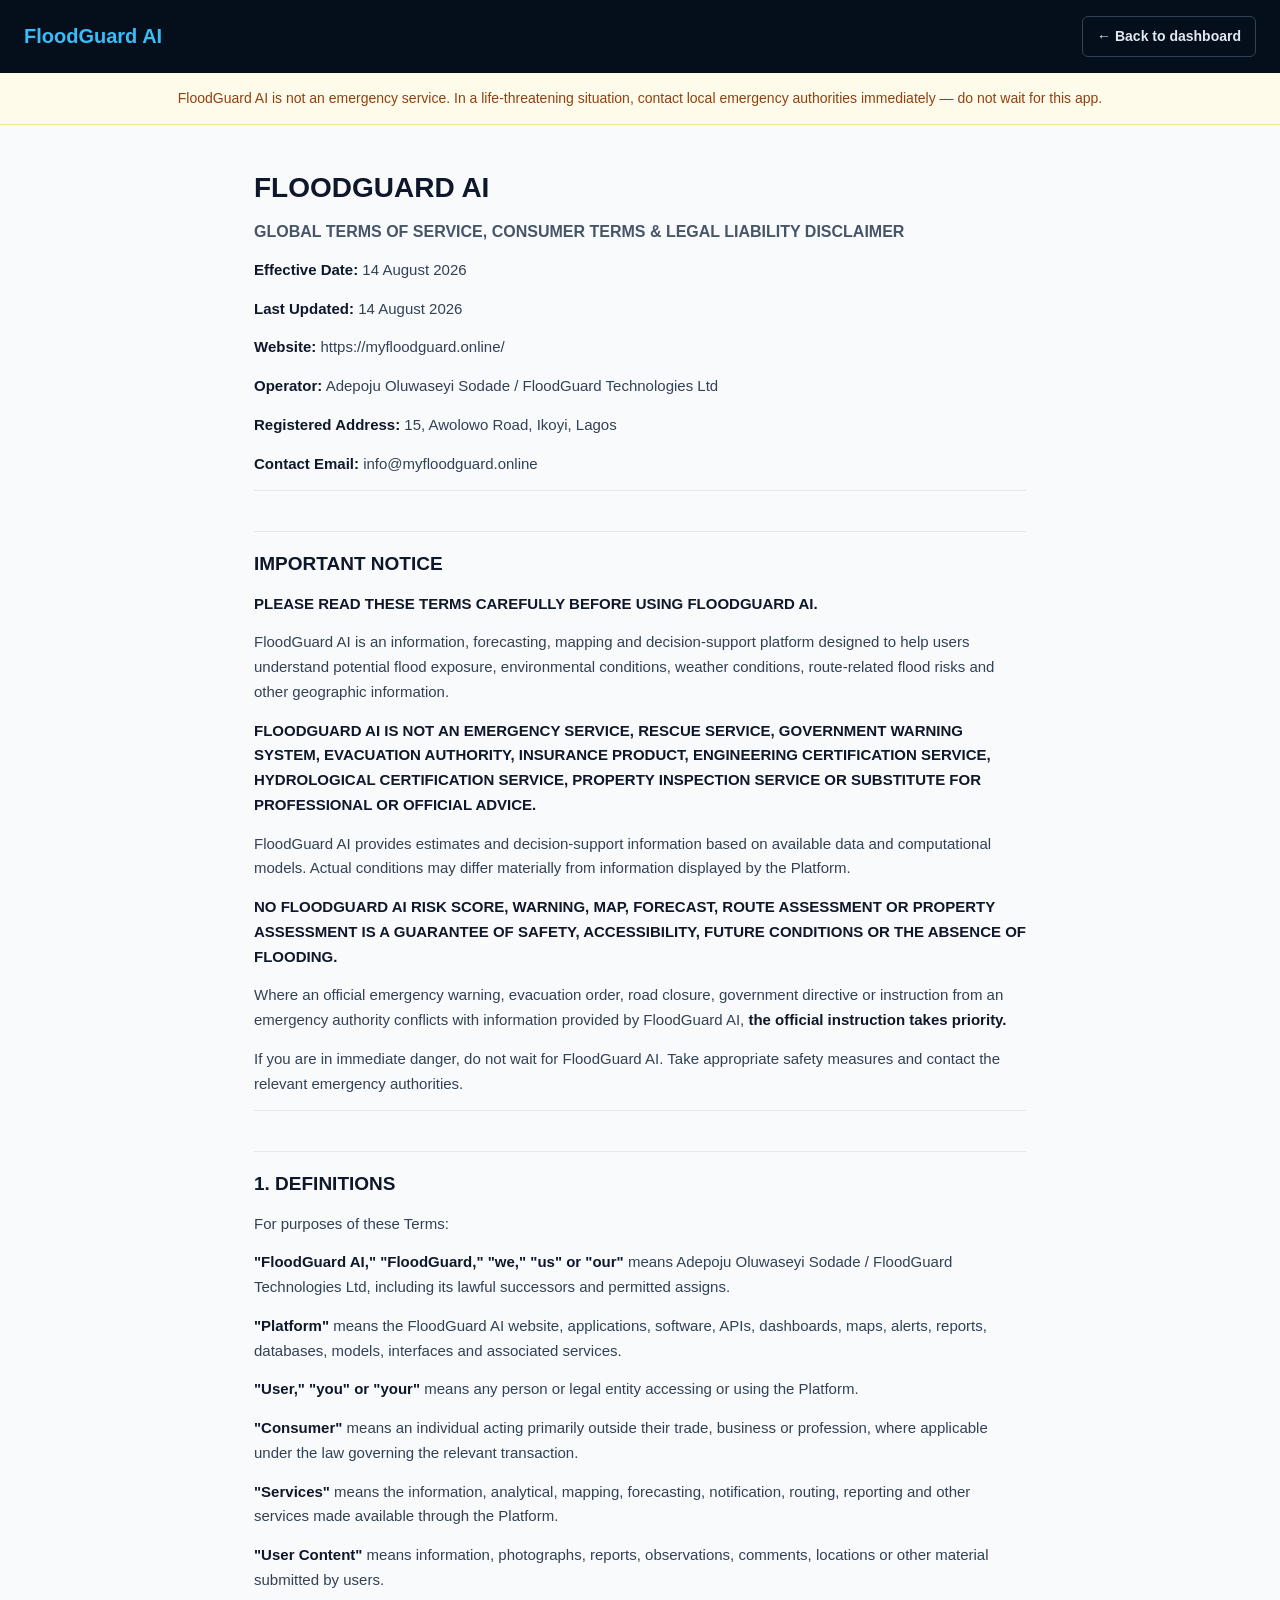
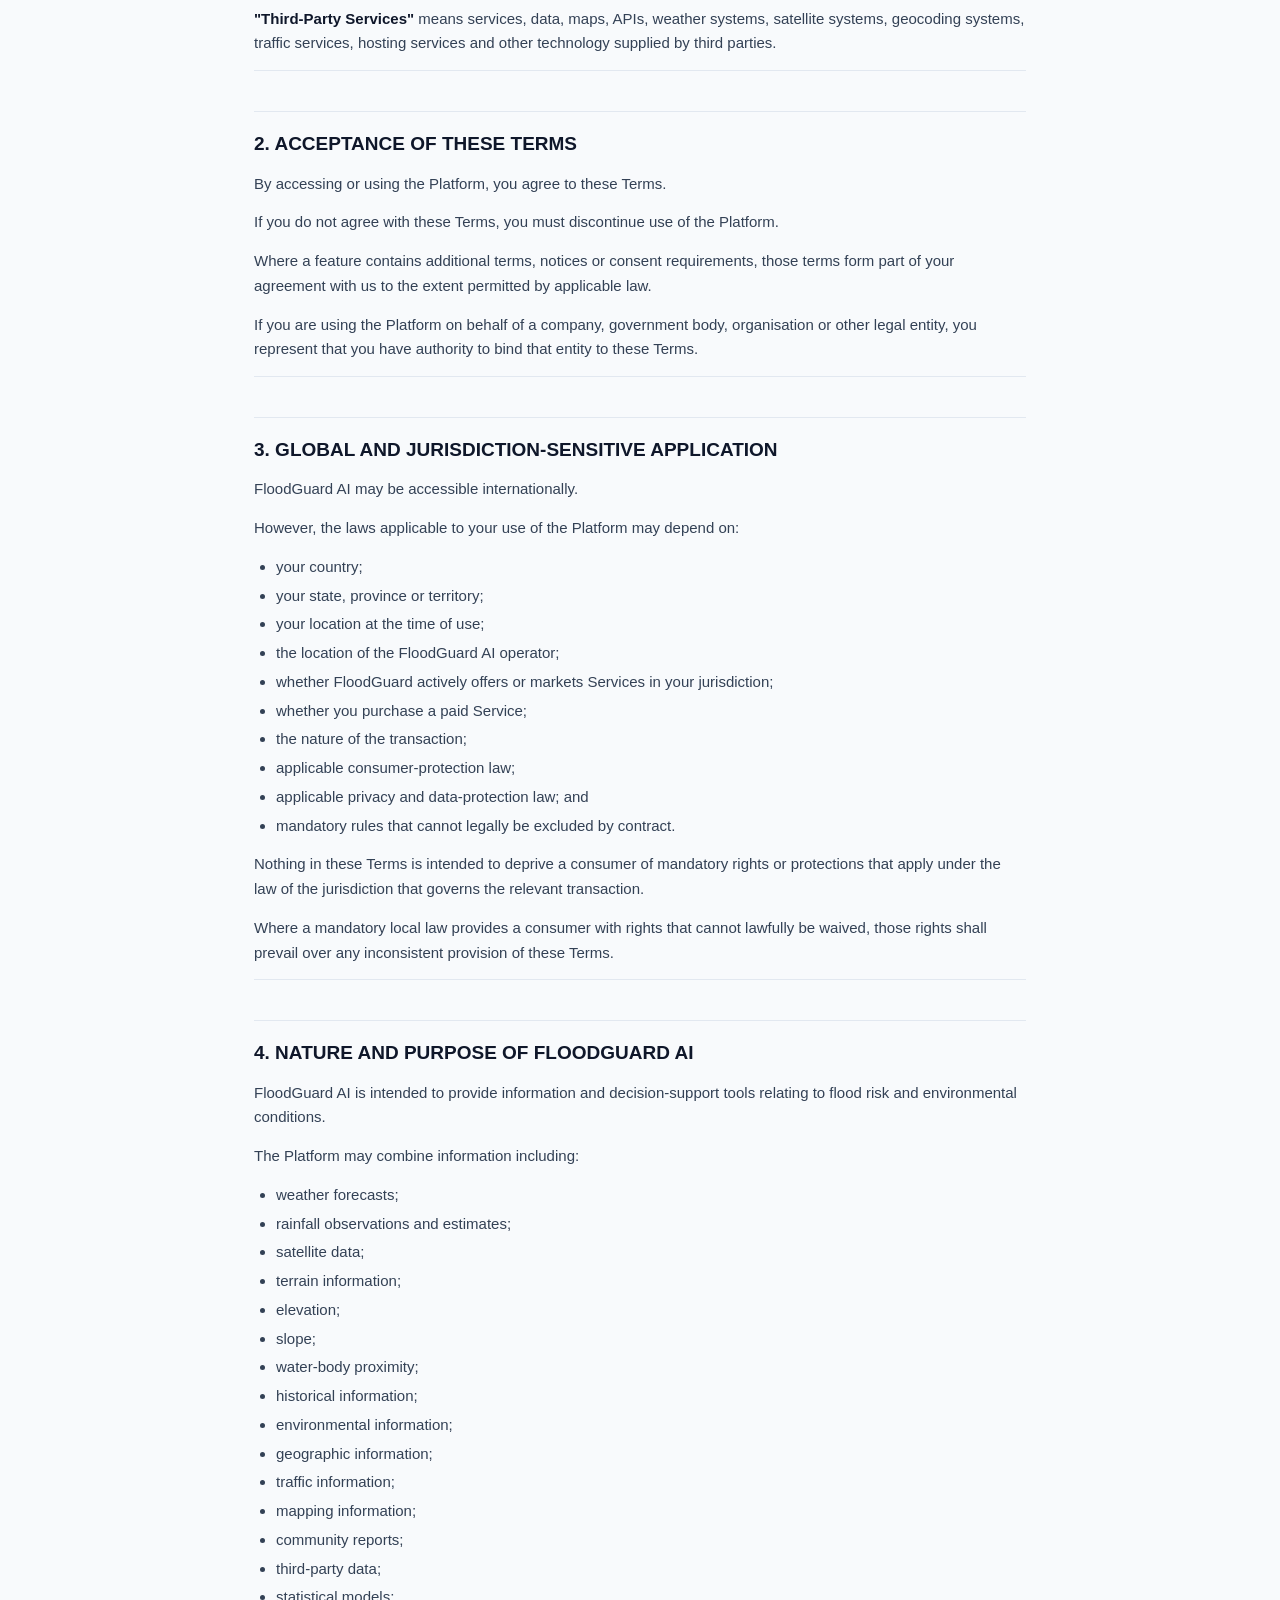
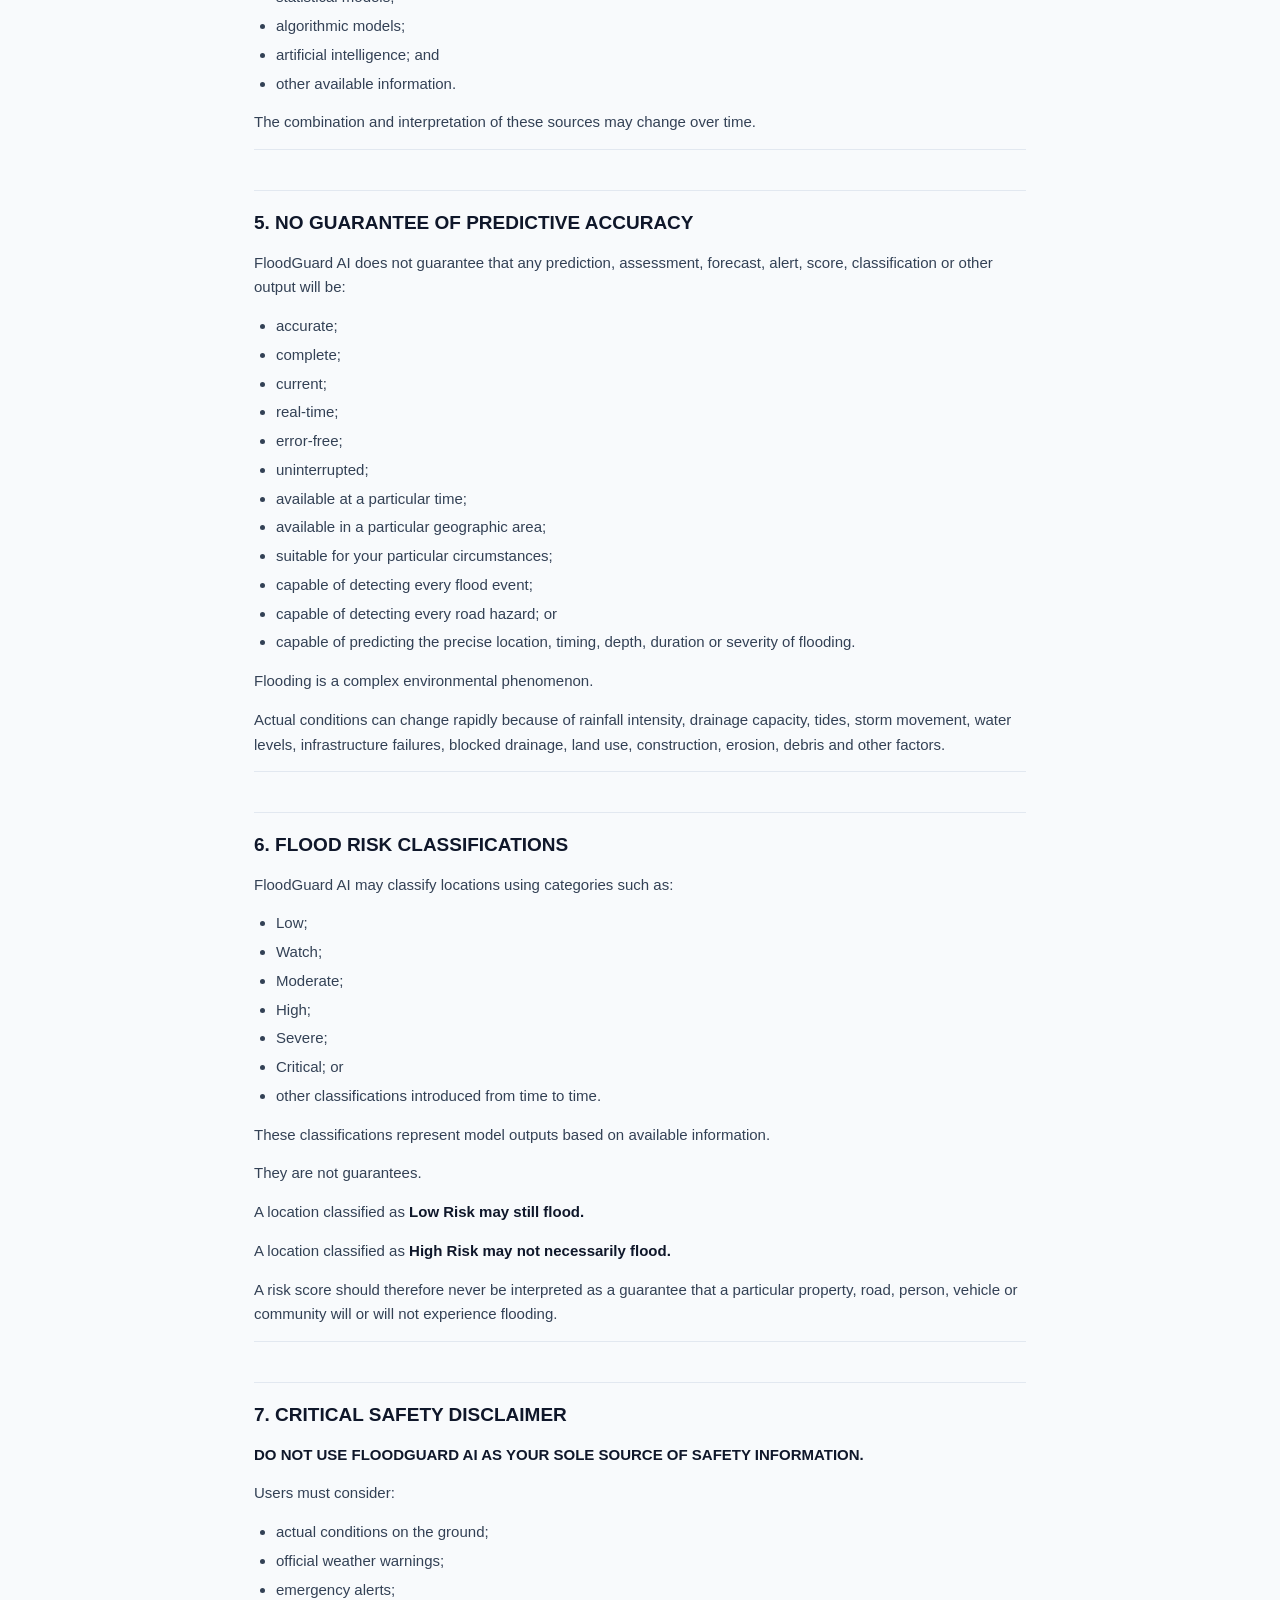
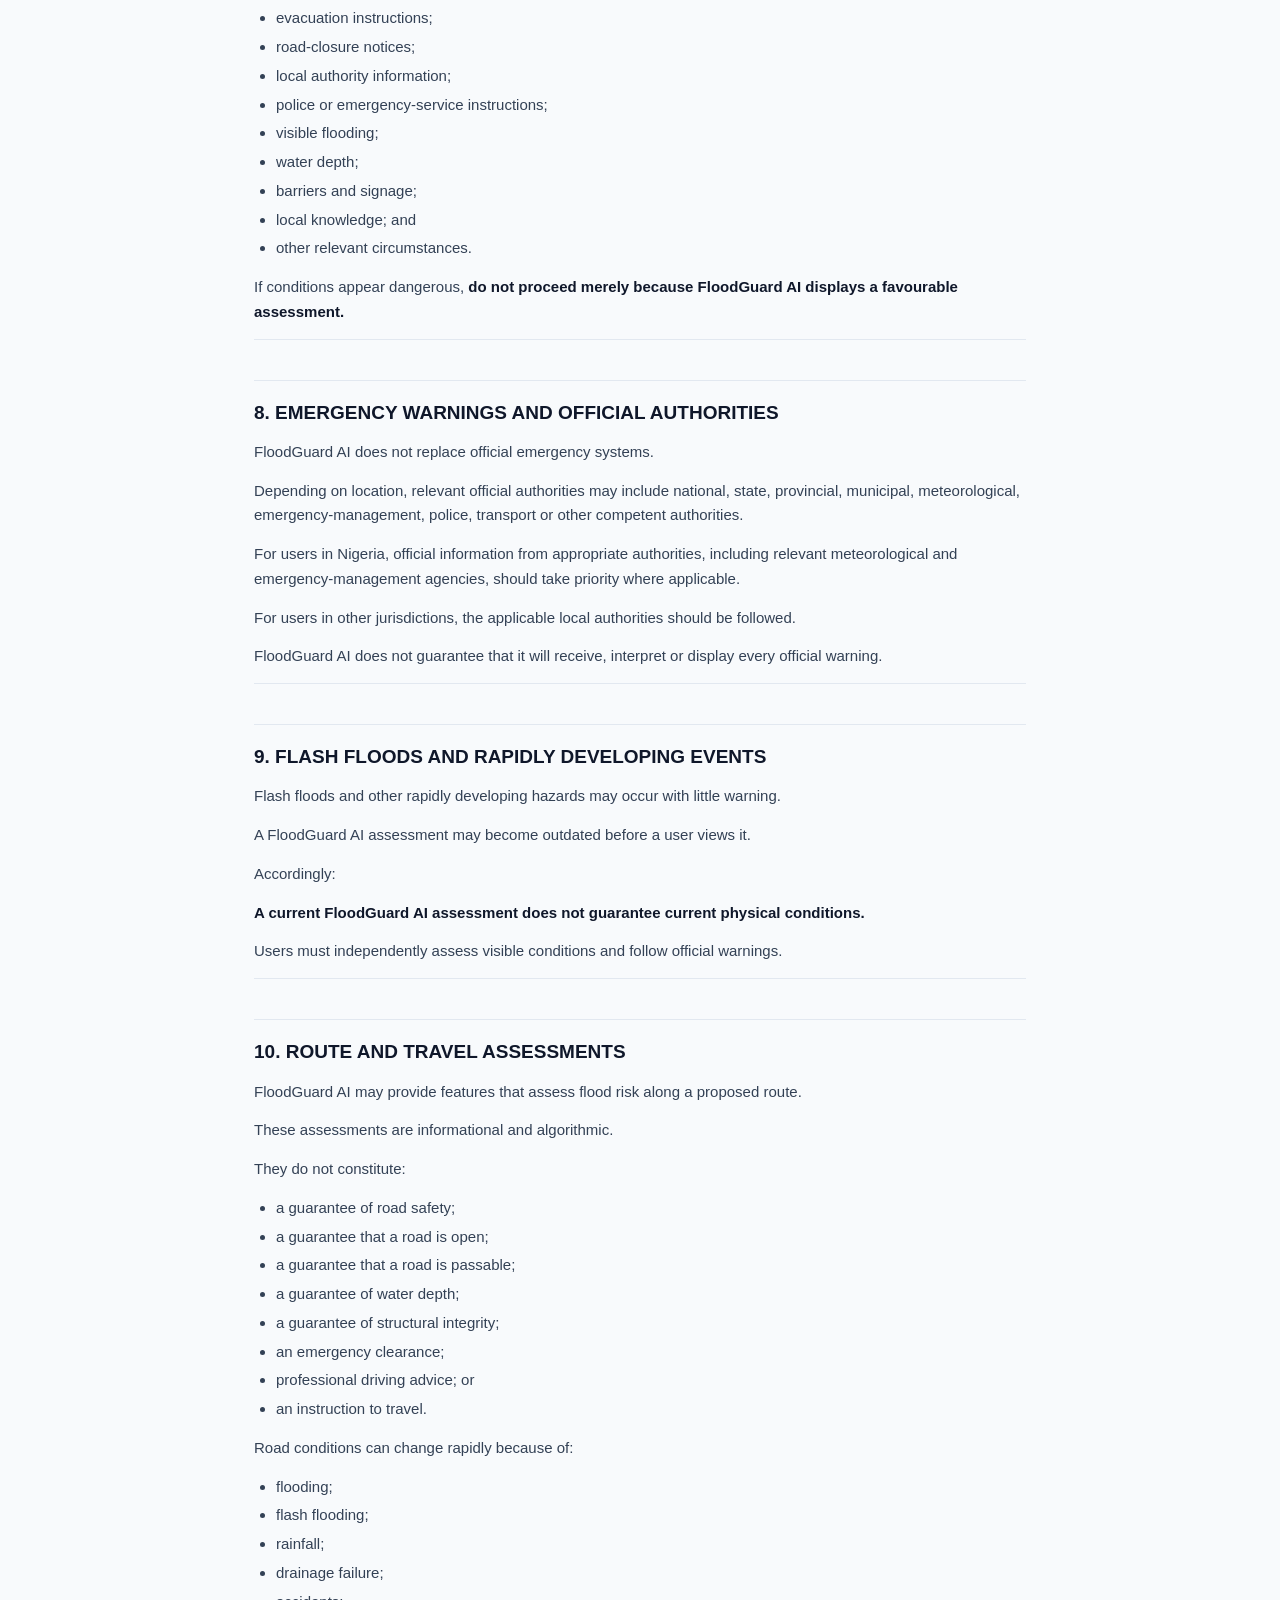
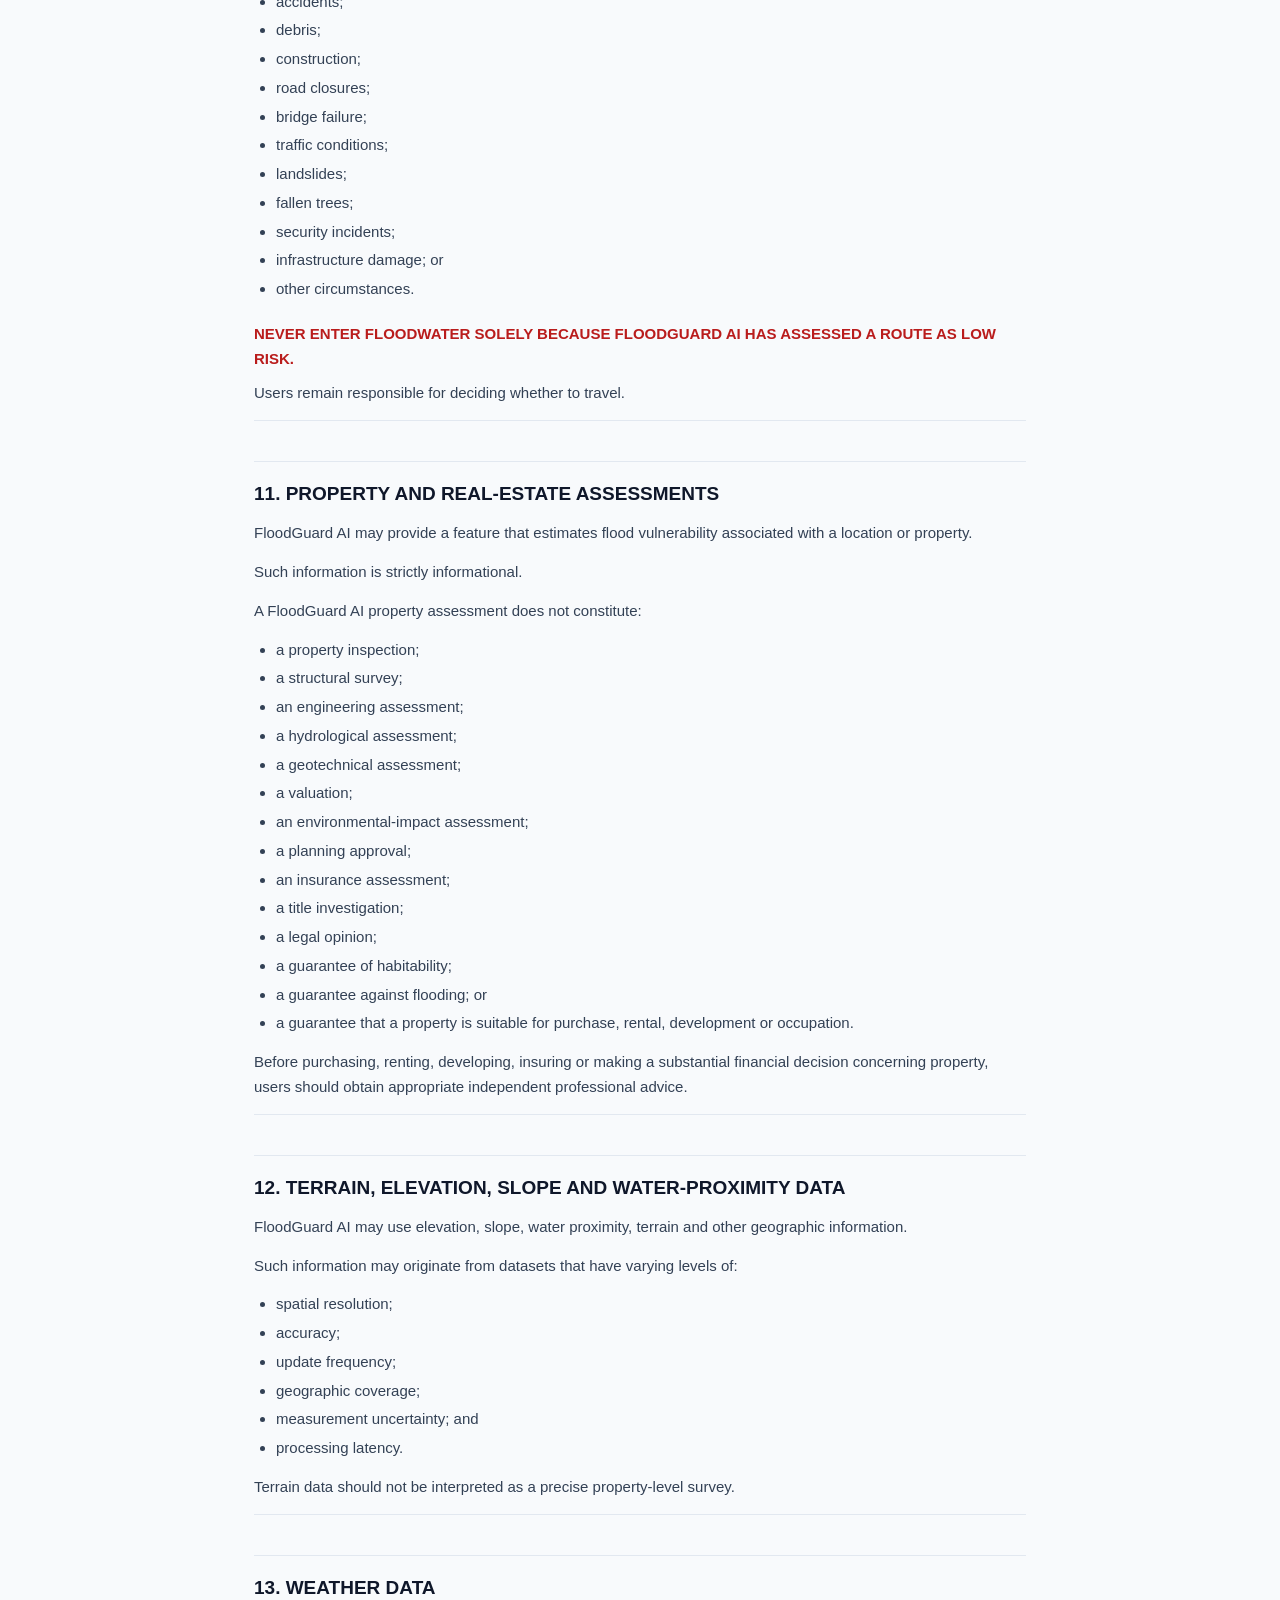
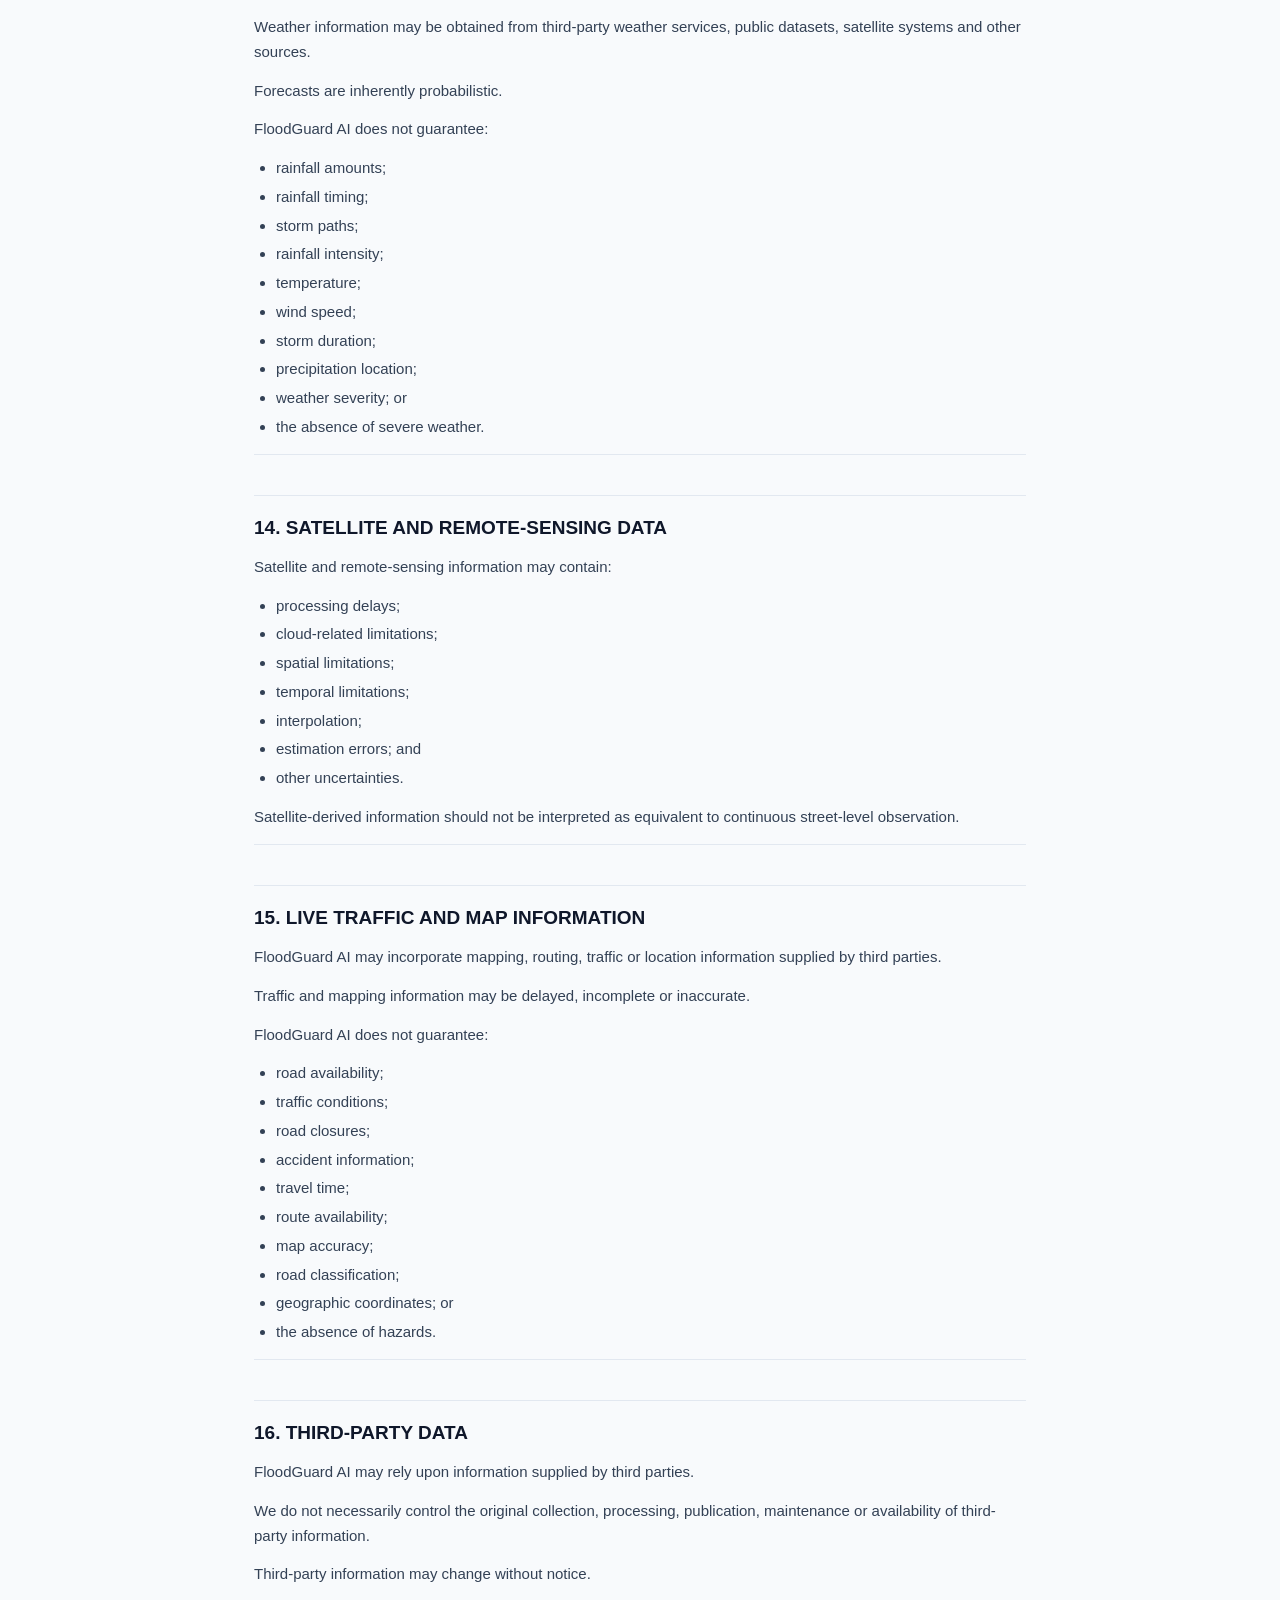
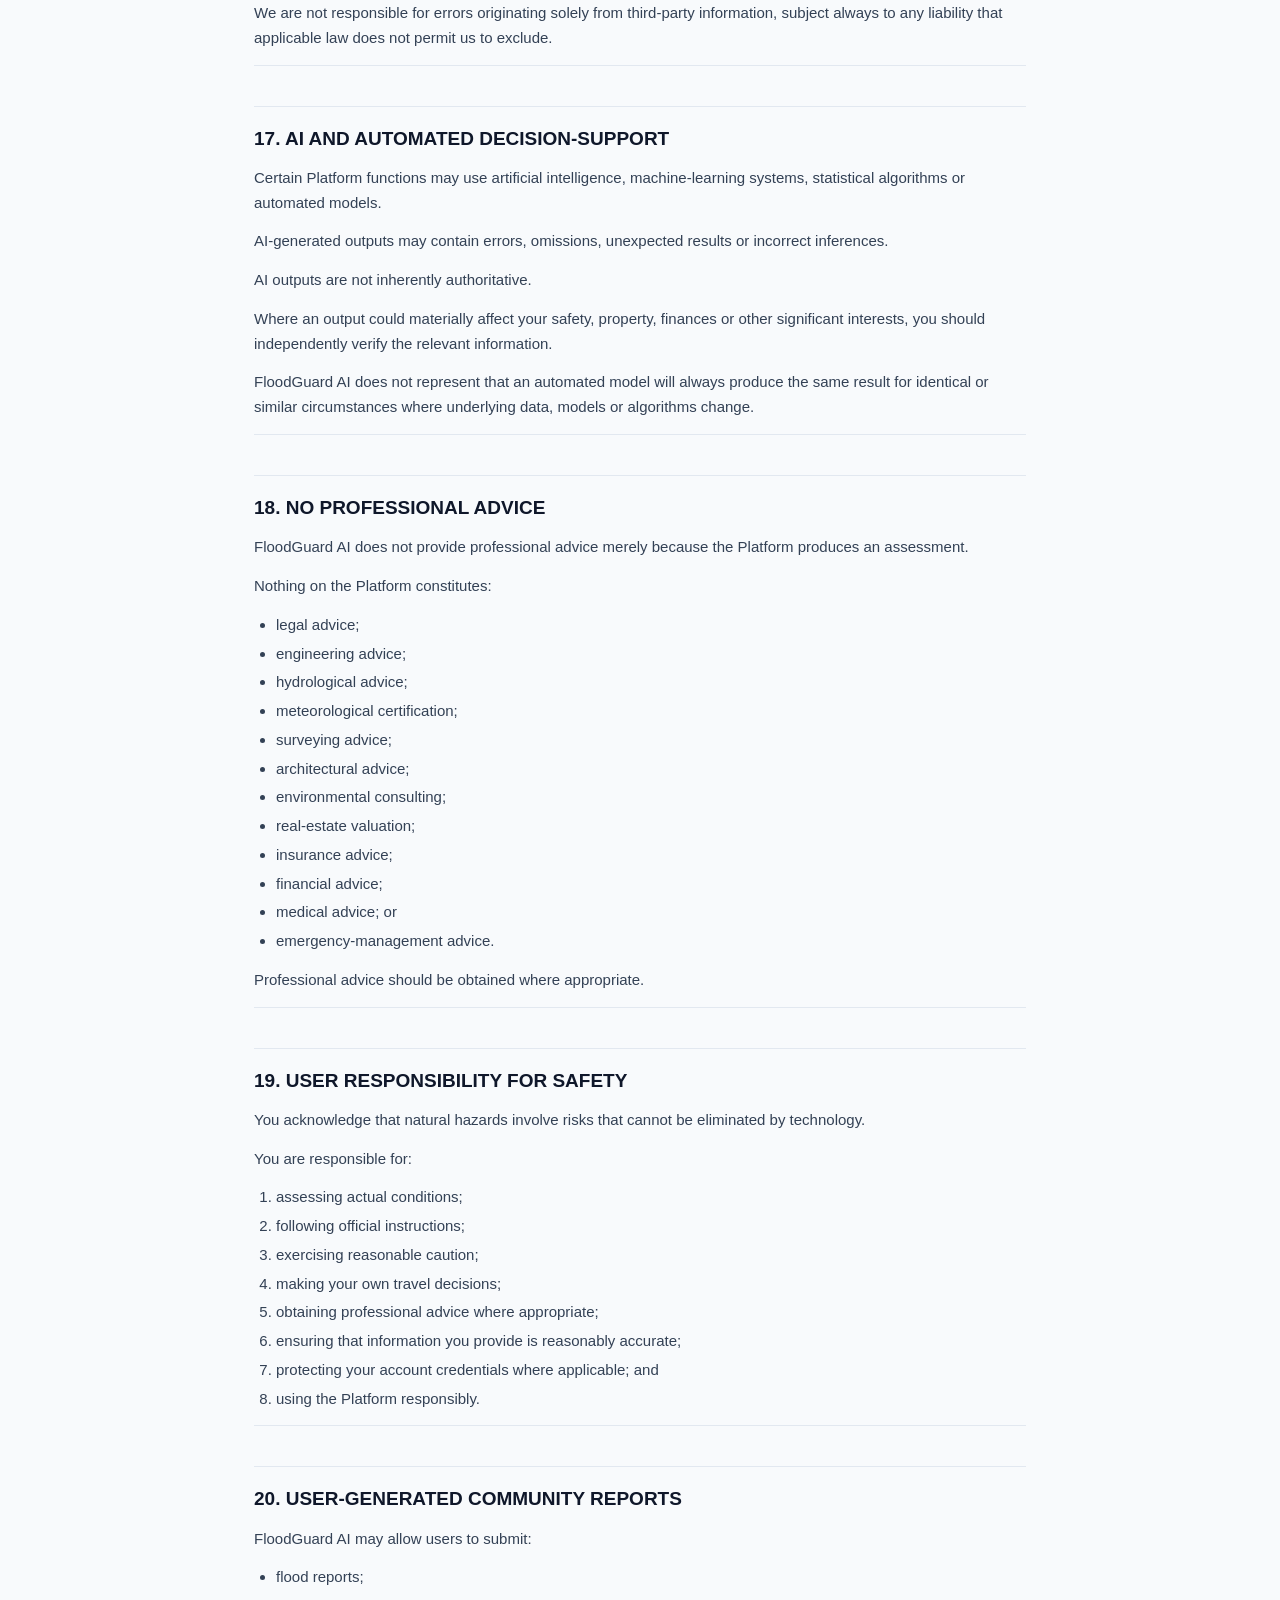
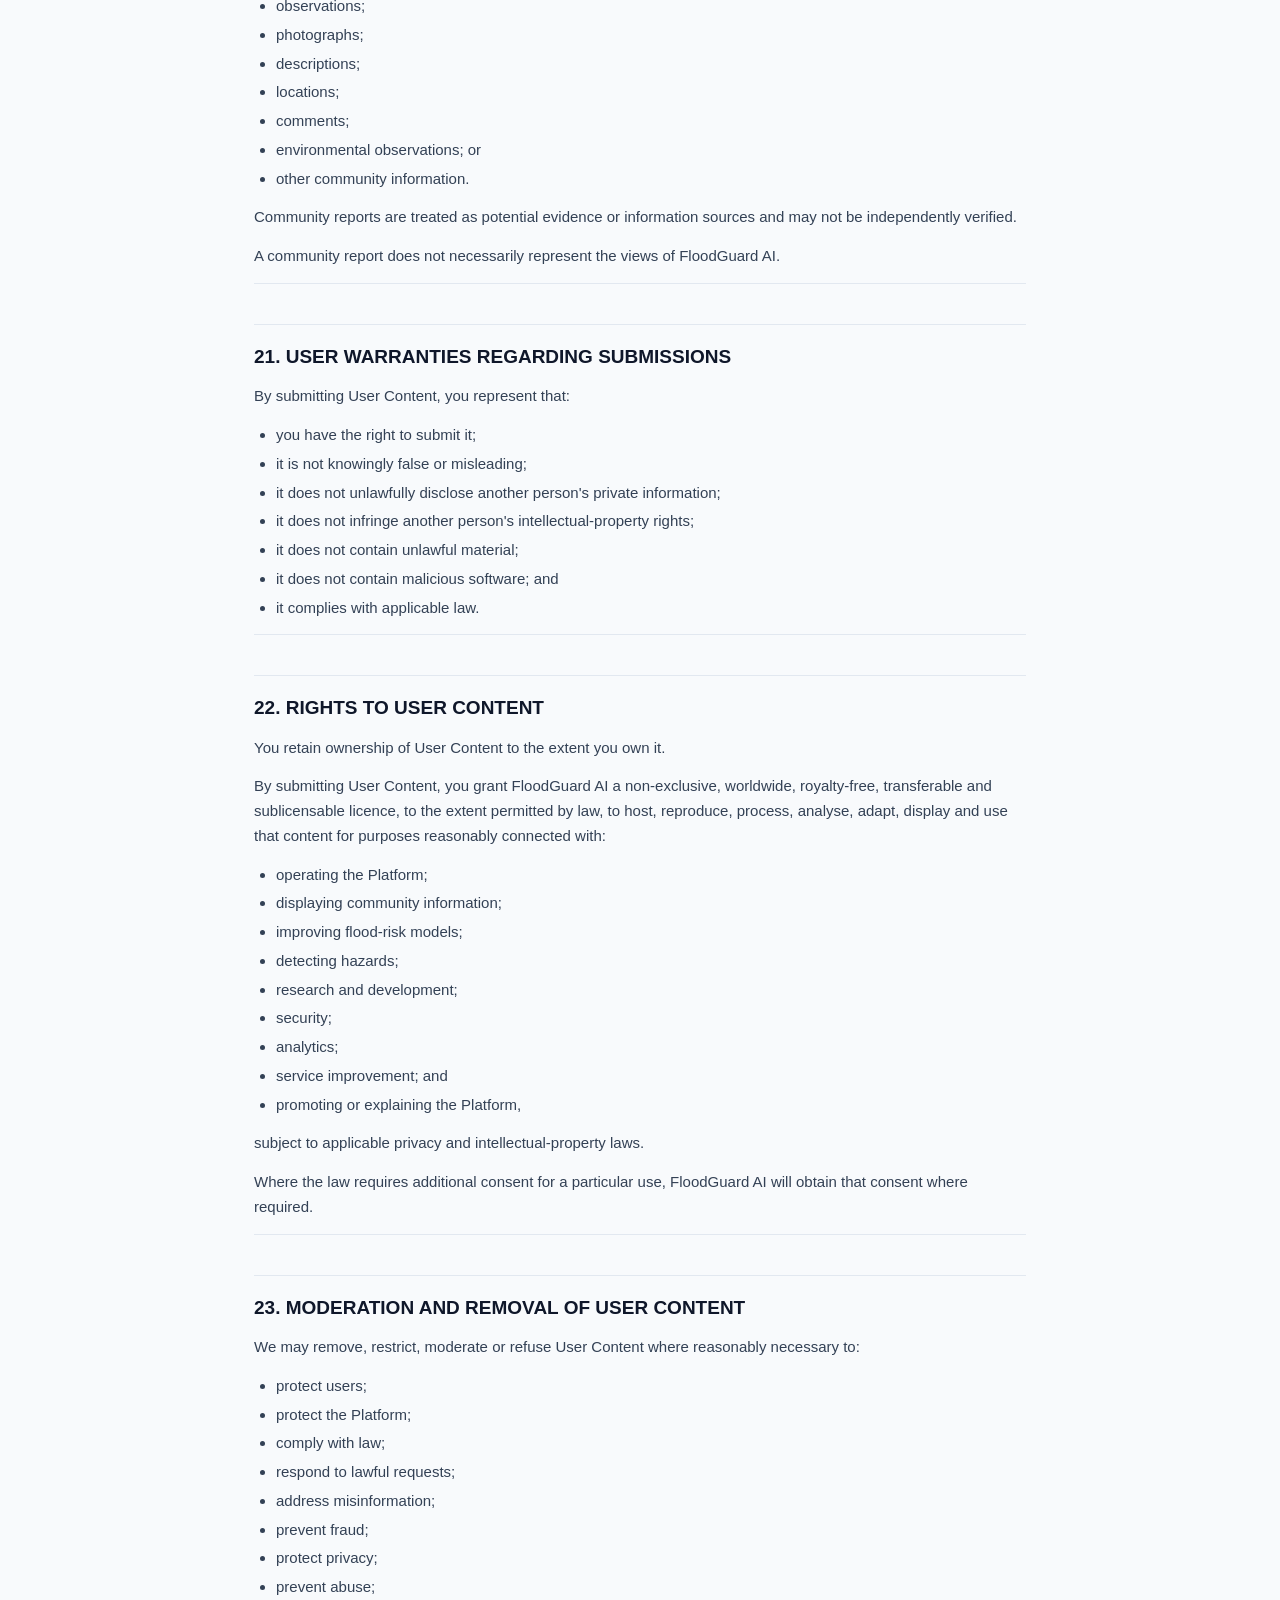
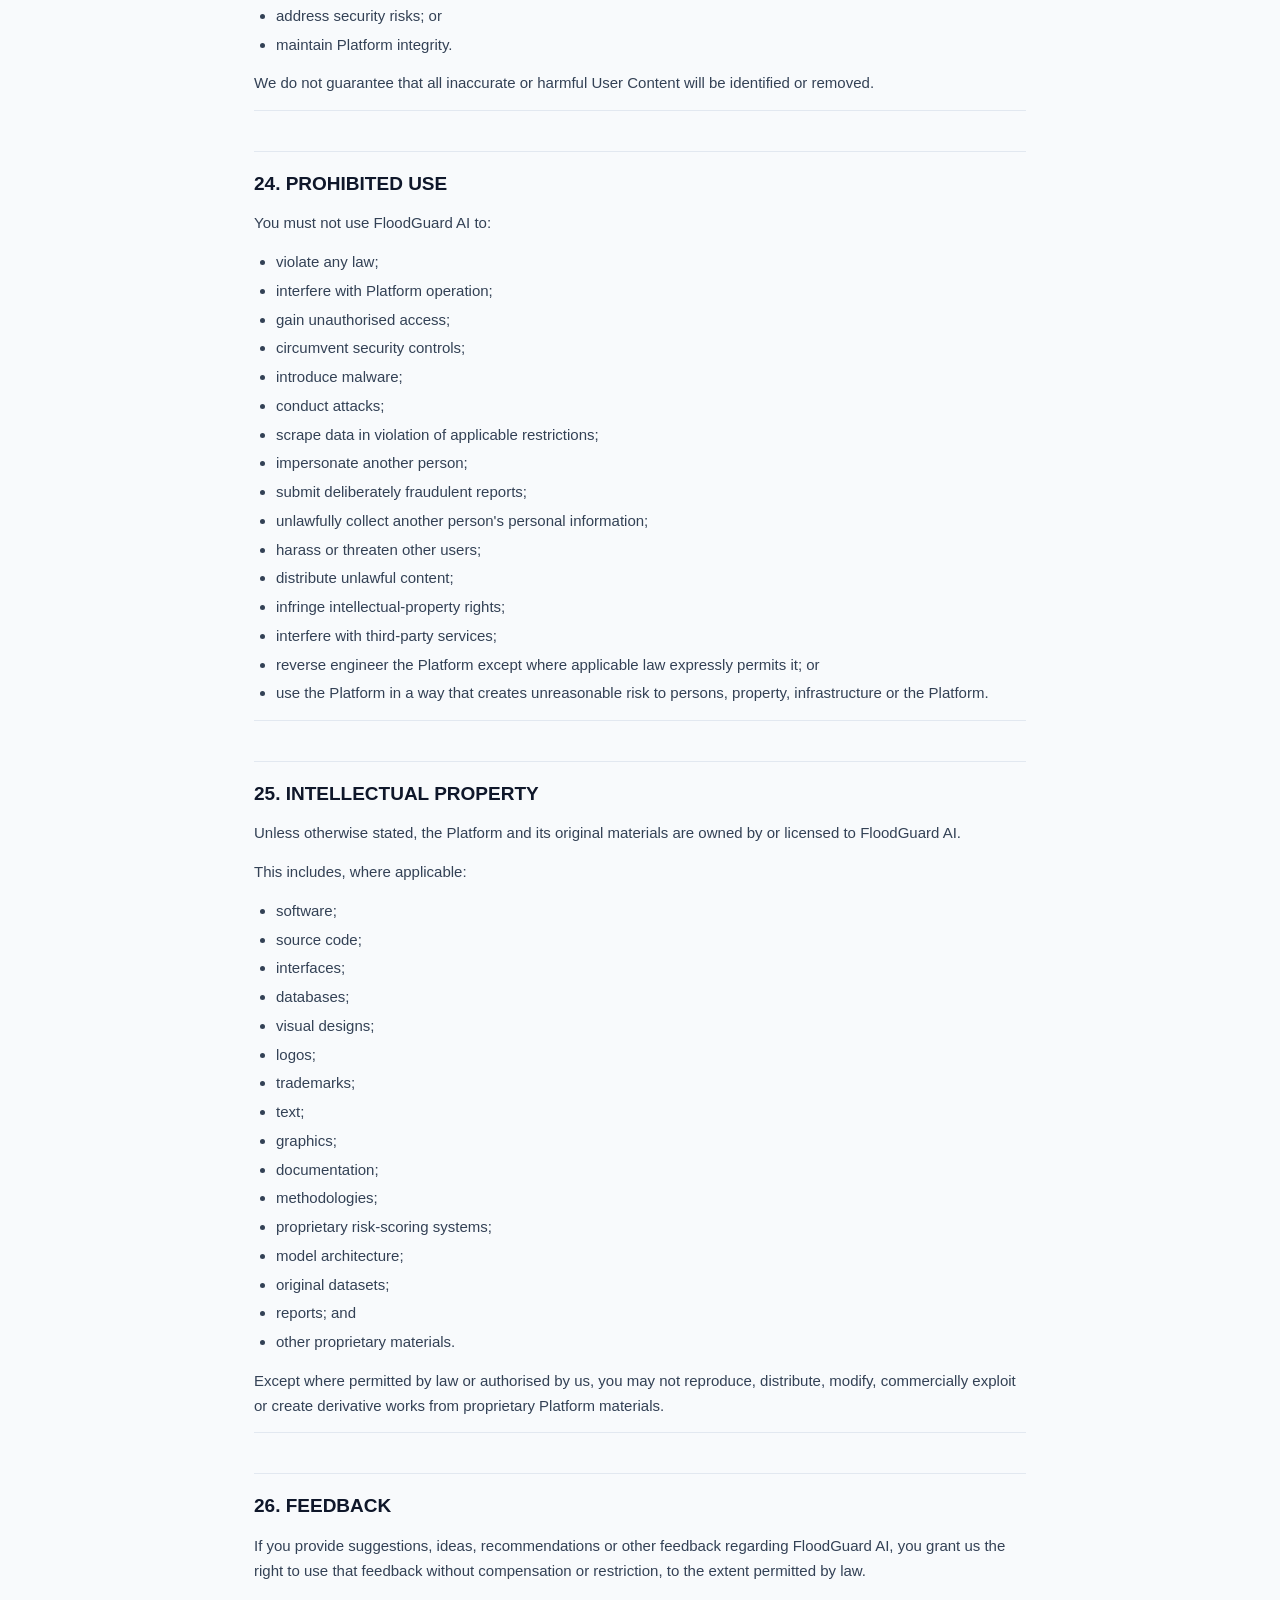
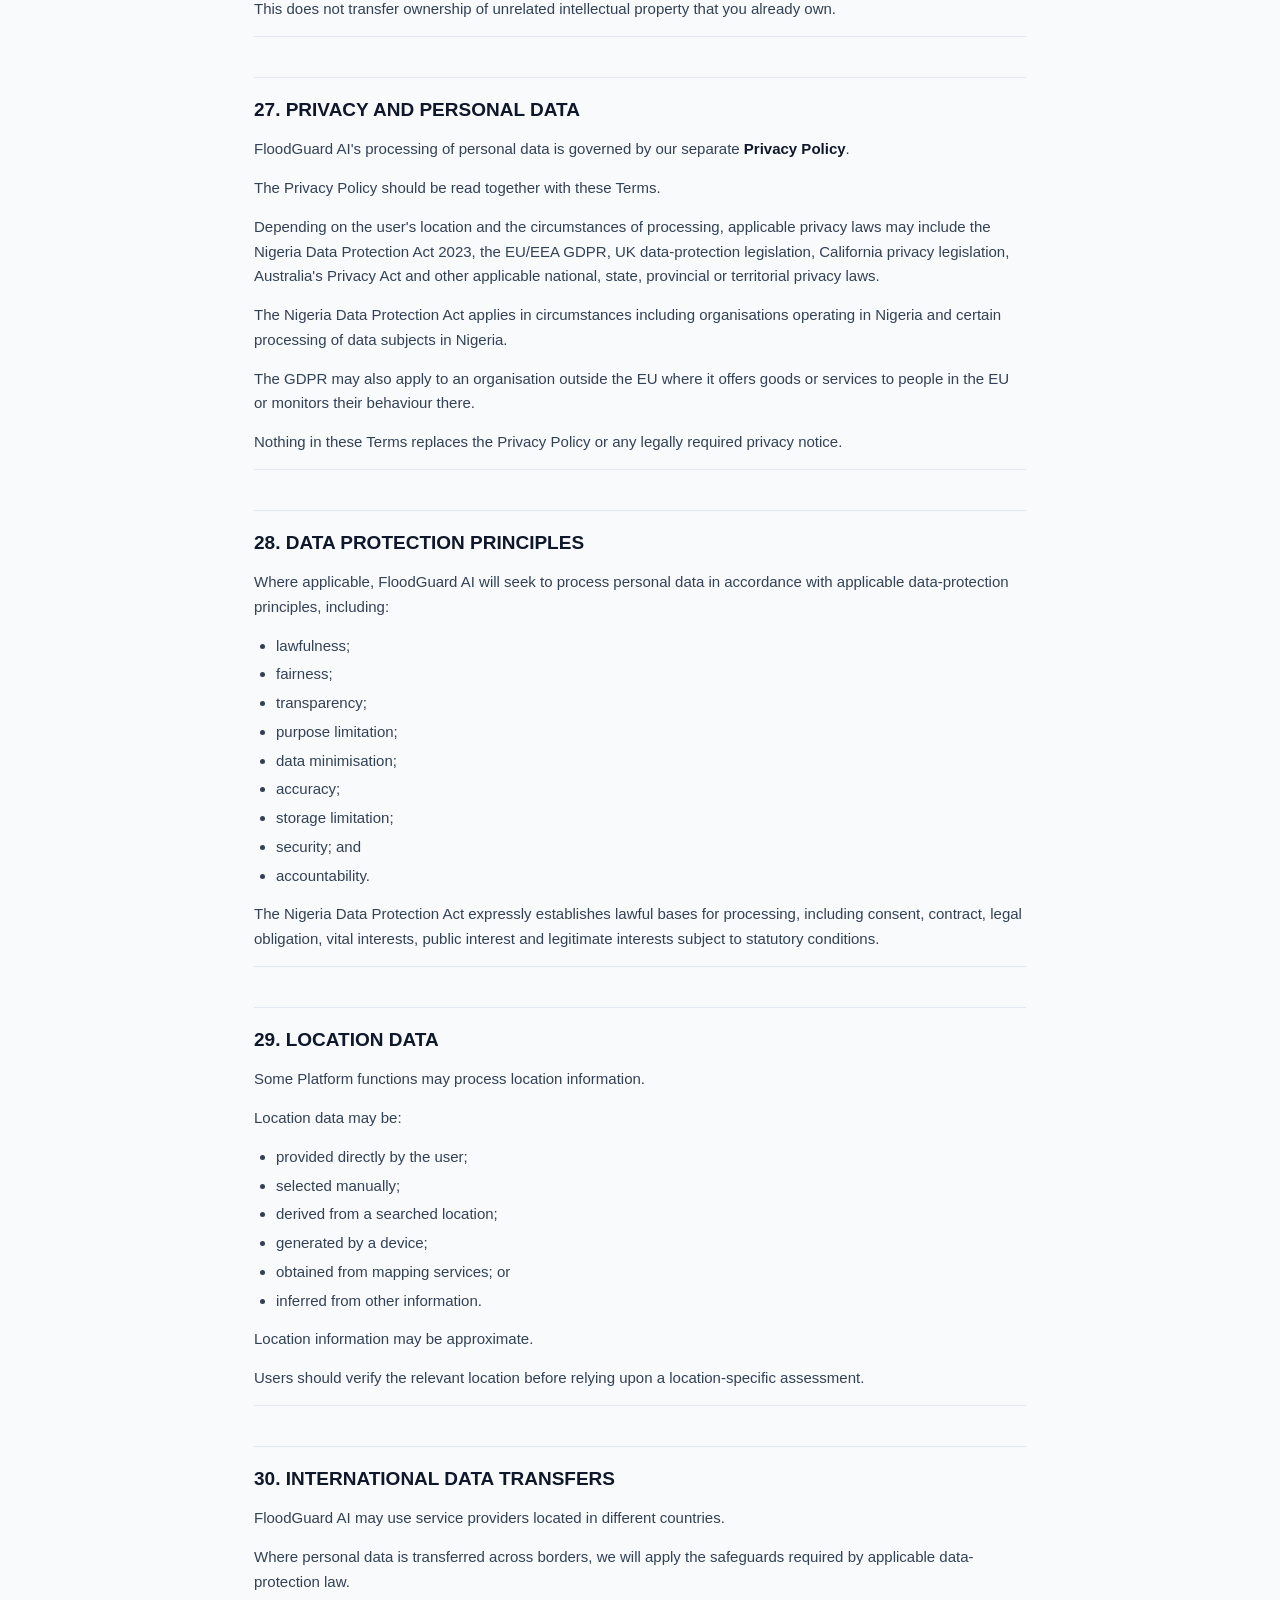
==== templates/terms.html @ 4fa63459 "Add FloodGuard AI Terms of Service" ====
<!DOCTYPE html>
<html lang="en">
<head>
    <meta charset="UTF-8">
    <meta name="viewport" content="width=device-width, initial-scale=1.0">
    <title>Terms of Service | FloodGuard AI</title>
    <meta name="robots" content="index, follow">
    <style>
        :root {
            color-scheme: light;
        }
        * {
            box-sizing: border-box;
        }
        body {
            margin: 0;
            font-family: -apple-system, BlinkMacSystemFont, "Segoe UI", Arial, sans-serif;
            background: #f8fafc;
            color: #1f2937;
            line-height: 1.65;
        }
        .legal-nav {
            background: #050f1c;
            padding: 16px 24px;
            display: flex;
            align-items: center;
            justify-content: space-between;
        }
        .legal-nav a.legal-logo {
            color: #38bdf8;
            font-weight: 800;
            font-size: 20px;
            text-decoration: none;
        }
        .legal-nav a.legal-home-link {
            color: #e2e8f0;
            text-decoration: none;
            font-size: 14px;
            font-weight: 600;
            border: 1px solid #334155;
            padding: 8px 14px;
            border-radius: 6px;
        }
        .legal-nav a.legal-home-link:hover {
            background: #111f33;
        }
        .legal-notice-banner {
            background: #fffbeb;
            border-bottom: 1px solid #fde68a;
            color: #92400e;
            padding: 14px 24px;
            font-size: 14px;
            text-align: center;
        }
        .legal-wrapper {
            max-width: 820px;
            margin: 0 auto;
            padding: 40px 24px 80px;
        }
        .legal-content h1 {
            font-size: 28px;
            margin: 0 0 6px;
            color: #0f172a;
        }
        .legal-content h2 {
            font-size: 19px;
            margin: 40px 0 12px;
            padding-top: 16px;
            border-top: 1px solid #e2e8f0;
            color: #0f172a;
        }
        .legal-content h2:first-of-type {
            border-top: none;
            padding-top: 0;
            margin-top: 8px;
            font-size: 16px;
            color: #475569;
            font-weight: 600;
        }
        .legal-content h3 {
            font-size: 15px;
            color: #b91c1c;
            margin: 20px 0 10px;
        }
        .legal-content p {
            margin: 0 0 14px;
            font-size: 15px;
            color: #334155;
        }
        .legal-content ul, .legal-content ol {
            margin: 0 0 14px;
            padding-left: 22px;
            font-size: 15px;
            color: #334155;
        }
        .legal-content li {
            margin-bottom: 4px;
        }
        .legal-content hr {
            border: none;
            border-top: 1px solid #e2e8f0;
            margin: 8px 0;
        }
        .legal-content strong {
            color: #0f172a;
        }
        .legal-content a {
            color: #2563eb;
        }
        .legal-back-to-top {
            display: inline-block;
            margin-top: 32px;
            font-size: 14px;
            color: #2563eb;
            text-decoration: none;
        }
    </style>
</head>
<body>
    <nav class="legal-nav">
        <a class="legal-logo" href="/">FloodGuard AI</a>
        <a class="legal-home-link" href="/">&larr; Back to dashboard</a>
    </nav>
    <div class="legal-notice-banner">
        FloodGuard AI is not an emergency service. In a life-threatening situation, contact local emergency authorities immediately &mdash; do not wait for this app.
    </div>
    <div class="legal-wrapper">
        <div class="legal-content">
<h1>FLOODGUARD AI</h1>
<h2>GLOBAL TERMS OF SERVICE, CONSUMER TERMS &amp; LEGAL LIABILITY DISCLAIMER</h2>
<p><strong>Effective Date:</strong> 14 August 2026</p>
<p><strong>Last Updated:</strong> 14 August 2026</p>
<p><strong>Website:</strong> https://myfloodguard.online/</p>
<p><strong>Operator:</strong> Adepoju Oluwaseyi Sodade / FloodGuard Technologies Ltd</p>
<p><strong>Registered Address:</strong> 15, Awolowo Road, Ikoyi, Lagos</p>
<p><strong>Contact Email:</strong> info@myfloodguard.online</p>
<hr />
<h2>IMPORTANT NOTICE</h2>
<p><strong>PLEASE READ THESE TERMS CAREFULLY BEFORE USING FLOODGUARD AI.</strong></p>
<p>FloodGuard AI is an information, forecasting, mapping and decision-support platform designed to help users understand potential flood exposure, environmental conditions, weather conditions, route-related flood risks and other geographic information.</p>
<p><strong>FLOODGUARD AI IS NOT AN EMERGENCY SERVICE, RESCUE SERVICE, GOVERNMENT WARNING SYSTEM, EVACUATION AUTHORITY, INSURANCE PRODUCT, ENGINEERING CERTIFICATION SERVICE, HYDROLOGICAL CERTIFICATION SERVICE, PROPERTY INSPECTION SERVICE OR SUBSTITUTE FOR PROFESSIONAL OR OFFICIAL ADVICE.</strong></p>
<p>FloodGuard AI provides estimates and decision-support information based on available data and computational models. Actual conditions may differ materially from information displayed by the Platform.</p>
<p><strong>NO FLOODGUARD AI RISK SCORE, WARNING, MAP, FORECAST, ROUTE ASSESSMENT OR PROPERTY ASSESSMENT IS A GUARANTEE OF SAFETY, ACCESSIBILITY, FUTURE CONDITIONS OR THE ABSENCE OF FLOODING.</strong></p>
<p>Where an official emergency warning, evacuation order, road closure, government directive or instruction from an emergency authority conflicts with information provided by FloodGuard AI, <strong>the official instruction takes priority.</strong></p>
<p>If you are in immediate danger, do not wait for FloodGuard AI. Take appropriate safety measures and contact the relevant emergency authorities.</p>
<hr />
<h2>1. DEFINITIONS</h2>
<p>For purposes of these Terms:</p>
<p><strong>"FloodGuard AI," "FloodGuard," "we," "us" or "our"</strong> means Adepoju Oluwaseyi Sodade / FloodGuard Technologies Ltd, including its lawful successors and permitted assigns.</p>
<p><strong>"Platform"</strong> means the FloodGuard AI website, applications, software, APIs, dashboards, maps, alerts, reports, databases, models, interfaces and associated services.</p>
<p><strong>"User," "you" or "your"</strong> means any person or legal entity accessing or using the Platform.</p>
<p><strong>"Consumer"</strong> means an individual acting primarily outside their trade, business or profession, where applicable under the law governing the relevant transaction.</p>
<p><strong>"Services"</strong> means the information, analytical, mapping, forecasting, notification, routing, reporting and other services made available through the Platform.</p>
<p><strong>"User Content"</strong> means information, photographs, reports, observations, comments, locations or other material submitted by users.</p>
<p><strong>"Third-Party Services"</strong> means services, data, maps, APIs, weather systems, satellite systems, geocoding systems, traffic services, hosting services and other technology supplied by third parties.</p>
<hr />
<h2>2. ACCEPTANCE OF THESE TERMS</h2>
<p>By accessing or using the Platform, you agree to these Terms.</p>
<p>If you do not agree with these Terms, you must discontinue use of the Platform.</p>
<p>Where a feature contains additional terms, notices or consent requirements, those terms form part of your agreement with us to the extent permitted by applicable law.</p>
<p>If you are using the Platform on behalf of a company, government body, organisation or other legal entity, you represent that you have authority to bind that entity to these Terms.</p>
<hr />
<h2>3. GLOBAL AND JURISDICTION-SENSITIVE APPLICATION</h2>
<p>FloodGuard AI may be accessible internationally.</p>
<p>However, the laws applicable to your use of the Platform may depend on:</p>
<ul>
<li>your country;</li>
<li>your state, province or territory;</li>
<li>your location at the time of use;</li>
<li>the location of the FloodGuard AI operator;</li>
<li>whether FloodGuard actively offers or markets Services in your jurisdiction;</li>
<li>whether you purchase a paid Service;</li>
<li>the nature of the transaction;</li>
<li>applicable consumer-protection law;</li>
<li>applicable privacy and data-protection law; and</li>
<li>mandatory rules that cannot legally be excluded by contract.</li>
</ul>
<p>Nothing in these Terms is intended to deprive a consumer of mandatory rights or protections that apply under the law of the jurisdiction that governs the relevant transaction.</p>
<p>Where a mandatory local law provides a consumer with rights that cannot lawfully be waived, those rights shall prevail over any inconsistent provision of these Terms.</p>
<hr />
<h2>4. NATURE AND PURPOSE OF FLOODGUARD AI</h2>
<p>FloodGuard AI is intended to provide information and decision-support tools relating to flood risk and environmental conditions.</p>
<p>The Platform may combine information including:</p>
<ul>
<li>weather forecasts;</li>
<li>rainfall observations and estimates;</li>
<li>satellite data;</li>
<li>terrain information;</li>
<li>elevation;</li>
<li>slope;</li>
<li>water-body proximity;</li>
<li>historical information;</li>
<li>environmental information;</li>
<li>geographic information;</li>
<li>traffic information;</li>
<li>mapping information;</li>
<li>community reports;</li>
<li>third-party data;</li>
<li>statistical models;</li>
<li>algorithmic models;</li>
<li>artificial intelligence; and</li>
<li>other available information.</li>
</ul>
<p>The combination and interpretation of these sources may change over time.</p>
<hr />
<h2>5. NO GUARANTEE OF PREDICTIVE ACCURACY</h2>
<p>FloodGuard AI does not guarantee that any prediction, assessment, forecast, alert, score, classification or other output will be:</p>
<ul>
<li>accurate;</li>
<li>complete;</li>
<li>current;</li>
<li>real-time;</li>
<li>error-free;</li>
<li>uninterrupted;</li>
<li>available at a particular time;</li>
<li>available in a particular geographic area;</li>
<li>suitable for your particular circumstances;</li>
<li>capable of detecting every flood event;</li>
<li>capable of detecting every road hazard; or</li>
<li>capable of predicting the precise location, timing, depth, duration or severity of flooding.</li>
</ul>
<p>Flooding is a complex environmental phenomenon.</p>
<p>Actual conditions can change rapidly because of rainfall intensity, drainage capacity, tides, storm movement, water levels, infrastructure failures, blocked drainage, land use, construction, erosion, debris and other factors.</p>
<hr />
<h2>6. FLOOD RISK CLASSIFICATIONS</h2>
<p>FloodGuard AI may classify locations using categories such as:</p>
<ul>
<li>Low;</li>
<li>Watch;</li>
<li>Moderate;</li>
<li>High;</li>
<li>Severe;</li>
<li>Critical; or</li>
<li>other classifications introduced from time to time.</li>
</ul>
<p>These classifications represent model outputs based on available information.</p>
<p>They are not guarantees.</p>
<p>A location classified as <strong>Low Risk may still flood.</strong></p>
<p>A location classified as <strong>High Risk may not necessarily flood.</strong></p>
<p>A risk score should therefore never be interpreted as a guarantee that a particular property, road, person, vehicle or community will or will not experience flooding.</p>
<hr />
<h2>7. CRITICAL SAFETY DISCLAIMER</h2>
<p><strong>DO NOT USE FLOODGUARD AI AS YOUR SOLE SOURCE OF SAFETY INFORMATION.</strong></p>
<p>Users must consider:</p>
<ul>
<li>actual conditions on the ground;</li>
<li>official weather warnings;</li>
<li>emergency alerts;</li>
<li>evacuation instructions;</li>
<li>road-closure notices;</li>
<li>local authority information;</li>
<li>police or emergency-service instructions;</li>
<li>visible flooding;</li>
<li>water depth;</li>
<li>barriers and signage;</li>
<li>local knowledge; and</li>
<li>other relevant circumstances.</li>
</ul>
<p>If conditions appear dangerous, <strong>do not proceed merely because FloodGuard AI displays a favourable assessment.</strong></p>
<hr />
<h2>8. EMERGENCY WARNINGS AND OFFICIAL AUTHORITIES</h2>
<p>FloodGuard AI does not replace official emergency systems.</p>
<p>Depending on location, relevant official authorities may include national, state, provincial, municipal, meteorological, emergency-management, police, transport or other competent authorities.</p>
<p>For users in Nigeria, official information from appropriate authorities, including relevant meteorological and emergency-management agencies, should take priority where applicable.</p>
<p>For users in other jurisdictions, the applicable local authorities should be followed.</p>
<p>FloodGuard AI does not guarantee that it will receive, interpret or display every official warning.</p>
<hr />
<h2>9. FLASH FLOODS AND RAPIDLY DEVELOPING EVENTS</h2>
<p>Flash floods and other rapidly developing hazards may occur with little warning.</p>
<p>A FloodGuard AI assessment may become outdated before a user views it.</p>
<p>Accordingly:</p>
<p><strong>A current FloodGuard AI assessment does not guarantee current physical conditions.</strong></p>
<p>Users must independently assess visible conditions and follow official warnings.</p>
<hr />
<h2>10. ROUTE AND TRAVEL ASSESSMENTS</h2>
<p>FloodGuard AI may provide features that assess flood risk along a proposed route.</p>
<p>These assessments are informational and algorithmic.</p>
<p>They do not constitute:</p>
<ul>
<li>a guarantee of road safety;</li>
<li>a guarantee that a road is open;</li>
<li>a guarantee that a road is passable;</li>
<li>a guarantee of water depth;</li>
<li>a guarantee of structural integrity;</li>
<li>an emergency clearance;</li>
<li>professional driving advice; or</li>
<li>an instruction to travel.</li>
</ul>
<p>Road conditions can change rapidly because of:</p>
<ul>
<li>flooding;</li>
<li>flash flooding;</li>
<li>rainfall;</li>
<li>drainage failure;</li>
<li>accidents;</li>
<li>debris;</li>
<li>construction;</li>
<li>road closures;</li>
<li>bridge failure;</li>
<li>traffic conditions;</li>
<li>landslides;</li>
<li>fallen trees;</li>
<li>security incidents;</li>
<li>infrastructure damage; or</li>
<li>other circumstances.</li>
</ul>
<h3>NEVER ENTER FLOODWATER SOLELY BECAUSE FLOODGUARD AI HAS ASSESSED A ROUTE AS LOW RISK.</h3>
<p>Users remain responsible for deciding whether to travel.</p>
<hr />
<h2>11. PROPERTY AND REAL-ESTATE ASSESSMENTS</h2>
<p>FloodGuard AI may provide a feature that estimates flood vulnerability associated with a location or property.</p>
<p>Such information is strictly informational.</p>
<p>A FloodGuard AI property assessment does not constitute:</p>
<ul>
<li>a property inspection;</li>
<li>a structural survey;</li>
<li>an engineering assessment;</li>
<li>a hydrological assessment;</li>
<li>a geotechnical assessment;</li>
<li>a valuation;</li>
<li>an environmental-impact assessment;</li>
<li>a planning approval;</li>
<li>an insurance assessment;</li>
<li>a title investigation;</li>
<li>a legal opinion;</li>
<li>a guarantee of habitability;</li>
<li>a guarantee against flooding; or</li>
<li>a guarantee that a property is suitable for purchase, rental, development or occupation.</li>
</ul>
<p>Before purchasing, renting, developing, insuring or making a substantial financial decision concerning property, users should obtain appropriate independent professional advice.</p>
<hr />
<h2>12. TERRAIN, ELEVATION, SLOPE AND WATER-PROXIMITY DATA</h2>
<p>FloodGuard AI may use elevation, slope, water proximity, terrain and other geographic information.</p>
<p>Such information may originate from datasets that have varying levels of:</p>
<ul>
<li>spatial resolution;</li>
<li>accuracy;</li>
<li>update frequency;</li>
<li>geographic coverage;</li>
<li>measurement uncertainty; and</li>
<li>processing latency.</li>
</ul>
<p>Terrain data should not be interpreted as a precise property-level survey.</p>
<hr />
<h2>13. WEATHER DATA</h2>
<p>Weather information may be obtained from third-party weather services, public datasets, satellite systems and other sources.</p>
<p>Forecasts are inherently probabilistic.</p>
<p>FloodGuard AI does not guarantee:</p>
<ul>
<li>rainfall amounts;</li>
<li>rainfall timing;</li>
<li>storm paths;</li>
<li>rainfall intensity;</li>
<li>temperature;</li>
<li>wind speed;</li>
<li>storm duration;</li>
<li>precipitation location;</li>
<li>weather severity; or</li>
<li>the absence of severe weather.</li>
</ul>
<hr />
<h2>14. SATELLITE AND REMOTE-SENSING DATA</h2>
<p>Satellite and remote-sensing information may contain:</p>
<ul>
<li>processing delays;</li>
<li>cloud-related limitations;</li>
<li>spatial limitations;</li>
<li>temporal limitations;</li>
<li>interpolation;</li>
<li>estimation errors; and</li>
<li>other uncertainties.</li>
</ul>
<p>Satellite-derived information should not be interpreted as equivalent to continuous street-level observation.</p>
<hr />
<h2>15. LIVE TRAFFIC AND MAP INFORMATION</h2>
<p>FloodGuard AI may incorporate mapping, routing, traffic or location information supplied by third parties.</p>
<p>Traffic and mapping information may be delayed, incomplete or inaccurate.</p>
<p>FloodGuard AI does not guarantee:</p>
<ul>
<li>road availability;</li>
<li>traffic conditions;</li>
<li>road closures;</li>
<li>accident information;</li>
<li>travel time;</li>
<li>route availability;</li>
<li>map accuracy;</li>
<li>road classification;</li>
<li>geographic coordinates; or</li>
<li>the absence of hazards.</li>
</ul>
<hr />
<h2>16. THIRD-PARTY DATA</h2>
<p>FloodGuard AI may rely upon information supplied by third parties.</p>
<p>We do not necessarily control the original collection, processing, publication, maintenance or availability of third-party information.</p>
<p>Third-party information may change without notice.</p>
<p>We are not responsible for errors originating solely from third-party information, subject always to any liability that applicable law does not permit us to exclude.</p>
<hr />
<h2>17. AI AND AUTOMATED DECISION-SUPPORT</h2>
<p>Certain Platform functions may use artificial intelligence, machine-learning systems, statistical algorithms or automated models.</p>
<p>AI-generated outputs may contain errors, omissions, unexpected results or incorrect inferences.</p>
<p>AI outputs are not inherently authoritative.</p>
<p>Where an output could materially affect your safety, property, finances or other significant interests, you should independently verify the relevant information.</p>
<p>FloodGuard AI does not represent that an automated model will always produce the same result for identical or similar circumstances where underlying data, models or algorithms change.</p>
<hr />
<h2>18. NO PROFESSIONAL ADVICE</h2>
<p>FloodGuard AI does not provide professional advice merely because the Platform produces an assessment.</p>
<p>Nothing on the Platform constitutes:</p>
<ul>
<li>legal advice;</li>
<li>engineering advice;</li>
<li>hydrological advice;</li>
<li>meteorological certification;</li>
<li>surveying advice;</li>
<li>architectural advice;</li>
<li>environmental consulting;</li>
<li>real-estate valuation;</li>
<li>insurance advice;</li>
<li>financial advice;</li>
<li>medical advice; or</li>
<li>emergency-management advice.</li>
</ul>
<p>Professional advice should be obtained where appropriate.</p>
<hr />
<h2>19. USER RESPONSIBILITY FOR SAFETY</h2>
<p>You acknowledge that natural hazards involve risks that cannot be eliminated by technology.</p>
<p>You are responsible for:</p>
<ol>
<li>assessing actual conditions;</li>
<li>following official instructions;</li>
<li>exercising reasonable caution;</li>
<li>making your own travel decisions;</li>
<li>obtaining professional advice where appropriate;</li>
<li>ensuring that information you provide is reasonably accurate;</li>
<li>protecting your account credentials where applicable; and</li>
<li>using the Platform responsibly.</li>
</ol>
<hr />
<h2>20. USER-GENERATED COMMUNITY REPORTS</h2>
<p>FloodGuard AI may allow users to submit:</p>
<ul>
<li>flood reports;</li>
<li>observations;</li>
<li>photographs;</li>
<li>descriptions;</li>
<li>locations;</li>
<li>comments;</li>
<li>environmental observations; or</li>
<li>other community information.</li>
</ul>
<p>Community reports are treated as potential evidence or information sources and may not be independently verified.</p>
<p>A community report does not necessarily represent the views of FloodGuard AI.</p>
<hr />
<h2>21. USER WARRANTIES REGARDING SUBMISSIONS</h2>
<p>By submitting User Content, you represent that:</p>
<ul>
<li>you have the right to submit it;</li>
<li>it is not knowingly false or misleading;</li>
<li>it does not unlawfully disclose another person's private information;</li>
<li>it does not infringe another person's intellectual-property rights;</li>
<li>it does not contain unlawful material;</li>
<li>it does not contain malicious software; and</li>
<li>it complies with applicable law.</li>
</ul>
<hr />
<h2>22. RIGHTS TO USER CONTENT</h2>
<p>You retain ownership of User Content to the extent you own it.</p>
<p>By submitting User Content, you grant FloodGuard AI a non-exclusive, worldwide, royalty-free, transferable and sublicensable licence, to the extent permitted by law, to host, reproduce, process, analyse, adapt, display and use that content for purposes reasonably connected with:</p>
<ul>
<li>operating the Platform;</li>
<li>displaying community information;</li>
<li>improving flood-risk models;</li>
<li>detecting hazards;</li>
<li>research and development;</li>
<li>security;</li>
<li>analytics;</li>
<li>service improvement; and</li>
<li>promoting or explaining the Platform,</li>
</ul>
<p>subject to applicable privacy and intellectual-property laws.</p>
<p>Where the law requires additional consent for a particular use, FloodGuard AI will obtain that consent where required.</p>
<hr />
<h2>23. MODERATION AND REMOVAL OF USER CONTENT</h2>
<p>We may remove, restrict, moderate or refuse User Content where reasonably necessary to:</p>
<ul>
<li>protect users;</li>
<li>protect the Platform;</li>
<li>comply with law;</li>
<li>respond to lawful requests;</li>
<li>address misinformation;</li>
<li>prevent fraud;</li>
<li>protect privacy;</li>
<li>prevent abuse;</li>
<li>address security risks; or</li>
<li>maintain Platform integrity.</li>
</ul>
<p>We do not guarantee that all inaccurate or harmful User Content will be identified or removed.</p>
<hr />
<h2>24. PROHIBITED USE</h2>
<p>You must not use FloodGuard AI to:</p>
<ul>
<li>violate any law;</li>
<li>interfere with Platform operation;</li>
<li>gain unauthorised access;</li>
<li>circumvent security controls;</li>
<li>introduce malware;</li>
<li>conduct attacks;</li>
<li>scrape data in violation of applicable restrictions;</li>
<li>impersonate another person;</li>
<li>submit deliberately fraudulent reports;</li>
<li>unlawfully collect another person's personal information;</li>
<li>harass or threaten other users;</li>
<li>distribute unlawful content;</li>
<li>infringe intellectual-property rights;</li>
<li>interfere with third-party services;</li>
<li>reverse engineer the Platform except where applicable law expressly permits it; or</li>
<li>use the Platform in a way that creates unreasonable risk to persons, property, infrastructure or the Platform.</li>
</ul>
<hr />
<h2>25. INTELLECTUAL PROPERTY</h2>
<p>Unless otherwise stated, the Platform and its original materials are owned by or licensed to FloodGuard AI.</p>
<p>This includes, where applicable:</p>
<ul>
<li>software;</li>
<li>source code;</li>
<li>interfaces;</li>
<li>databases;</li>
<li>visual designs;</li>
<li>logos;</li>
<li>trademarks;</li>
<li>text;</li>
<li>graphics;</li>
<li>documentation;</li>
<li>methodologies;</li>
<li>proprietary risk-scoring systems;</li>
<li>model architecture;</li>
<li>original datasets;</li>
<li>reports; and</li>
<li>other proprietary materials.</li>
</ul>
<p>Except where permitted by law or authorised by us, you may not reproduce, distribute, modify, commercially exploit or create derivative works from proprietary Platform materials.</p>
<hr />
<h2>26. FEEDBACK</h2>
<p>If you provide suggestions, ideas, recommendations or other feedback regarding FloodGuard AI, you grant us the right to use that feedback without compensation or restriction, to the extent permitted by law.</p>
<p>This does not transfer ownership of unrelated intellectual property that you already own.</p>
<hr />
<h2>27. PRIVACY AND PERSONAL DATA</h2>
<p>FloodGuard AI's processing of personal data is governed by our separate <strong>Privacy Policy</strong>.</p>
<p>The Privacy Policy should be read together with these Terms.</p>
<p>Depending on the user's location and the circumstances of processing, applicable privacy laws may include the Nigeria Data Protection Act 2023, the EU/EEA GDPR, UK data-protection legislation, California privacy legislation, Australia's Privacy Act and other applicable national, state, provincial or territorial privacy laws.</p>
<p>The Nigeria Data Protection Act applies in circumstances including organisations operating in Nigeria and certain processing of data subjects in Nigeria.</p>
<p>The GDPR may also apply to an organisation outside the EU where it offers goods or services to people in the EU or monitors their behaviour there.</p>
<p>Nothing in these Terms replaces the Privacy Policy or any legally required privacy notice.</p>
<hr />
<h2>28. DATA PROTECTION PRINCIPLES</h2>
<p>Where applicable, FloodGuard AI will seek to process personal data in accordance with applicable data-protection principles, including:</p>
<ul>
<li>lawfulness;</li>
<li>fairness;</li>
<li>transparency;</li>
<li>purpose limitation;</li>
<li>data minimisation;</li>
<li>accuracy;</li>
<li>storage limitation;</li>
<li>security; and</li>
<li>accountability.</li>
</ul>
<p>The Nigeria Data Protection Act expressly establishes lawful bases for processing, including consent, contract, legal obligation, vital interests, public interest and legitimate interests subject to statutory conditions.</p>
<hr />
<h2>29. LOCATION DATA</h2>
<p>Some Platform functions may process location information.</p>
<p>Location data may be:</p>
<ul>
<li>provided directly by the user;</li>
<li>selected manually;</li>
<li>derived from a searched location;</li>
<li>generated by a device;</li>
<li>obtained from mapping services; or</li>
<li>inferred from other information.</li>
</ul>
<p>Location information may be approximate.</p>
<p>Users should verify the relevant location before relying upon a location-specific assessment.</p>
<hr />
<h2>30. INTERNATIONAL DATA TRANSFERS</h2>
<p>FloodGuard AI may use service providers located in different countries.</p>
<p>Where personal data is transferred across borders, we will apply the safeguards required by applicable data-protection law.</p>
<p>The specific mechanisms may differ depending on the user's jurisdiction.</p>
<hr />
<h2>31. COOKIES AND SIMILAR TECHNOLOGIES</h2>
<p>FloodGuard AI may use cookies, local storage, pixels, analytics technologies and similar technologies for:</p>
<ul>
<li>security;</li>
<li>authentication;</li>
<li>functionality;</li>
<li>preferences;</li>
<li>analytics;</li>
<li>performance;</li>
<li>service improvement; and</li>
<li>other disclosed purposes.</li>
</ul>
<p>Where applicable law requires consent, appropriate consent mechanisms will be provided.</p>
<p>Cookie practices should be read together with the Privacy Policy and any applicable Cookie Notice.</p>
<hr />
<h2>32. CHILDREN AND MINORS</h2>
<p>FloodGuard AI is not intentionally directed toward children below the minimum age permitted under applicable law to provide consent to data processing or enter into the relevant transaction independently.</p>
<p>We do not knowingly seek to collect unnecessary personal information from children.</p>
<p>Where applicable law requires parental or guardian consent, such consent must be obtained.</p>
<p>If you believe a child has provided personal information to FloodGuard AI contrary to applicable law, contact us.</p>
<p>Nothing in this section removes any mandatory rights or protections applicable to children under local law.</p>
<hr />
<h2>33. ACCESSIBILITY</h2>
<p>FloodGuard AI seeks to make the Platform reasonably accessible to users with disabilities.</p>
<p>Accessibility requirements vary by jurisdiction and service type.</p>
<p>We will consider applicable accessibility obligations and reasonable measures where required by law.</p>
<p>If you experience an accessibility barrier, contact us so that we can investigate and, where appropriate, provide an alternative means of accessing relevant information.</p>
<hr />
<h2>34. AVAILABILITY OF THE SERVICE</h2>
<p>We do not guarantee uninterrupted availability.</p>
<p>The Platform may become unavailable because of:</p>
<ul>
<li>maintenance;</li>
<li>software defects;</li>
<li>infrastructure failures;</li>
<li>network failures;</li>
<li>telecommunications failures;</li>
<li>cybersecurity incidents;</li>
<li>power outages;</li>
<li>third-party outages;</li>
<li>severe weather;</li>
<li>natural disasters;</li>
<li>governmental action;</li>
<li>force majeure events; or</li>
<li>other circumstances beyond our reasonable control.</li>
</ul>
<hr />
<h2>35. SECURITY</h2>
<p>We take reasonable technical and organisational measures appropriate to the nature of the information and Services.</p>
<p>However, no internet transmission or digital system can be guaranteed to be completely secure.</p>
<p>You should not transmit information through the Platform that you are not authorised to disclose.</p>
<hr />
<h2>36. ALERTS AND NOTIFICATIONS</h2>
<p>FloodGuard AI may provide alerts through:</p>
<ul>
<li>email;</li>
<li>browser notifications;</li>
<li>mobile notifications;</li>
<li>SMS;</li>
<li>dashboards;</li>
<li>other electronic communications; or</li>
<li>future communication channels.</li>
</ul>
<p>Alerts may be delayed, interrupted, blocked, misclassified or not received.</p>
<p>Factors may include:</p>
<ul>
<li>network availability;</li>
<li>device settings;</li>
<li>spam filtering;</li>
<li>telecommunications failures;</li>
<li>third-party provider failures;</li>
<li>incorrect contact information;</li>
<li>processing delays; or</li>
<li>technical failures.</li>
</ul>
<p><strong>Never assume that failure to receive a FloodGuard alert means that no flood hazard exists.</strong></p>
<hr />
<h2>37. COMMUNICATIONS</h2>
<p>By providing contact information, you agree that we may communicate with you concerning:</p>
<ul>
<li>your account;</li>
<li>requested Services;</li>
<li>security;</li>
<li>legal notices;</li>
<li>service changes;</li>
<li>important operational matters; and</li>
<li>other communications permitted by applicable law.</li>
</ul>
<p>Marketing communications will be handled in accordance with applicable law and your available preferences.</p>
<hr />
<h2>38. CONSUMER PROTECTION AND FAIR DEALING</h2>
<p>FloodGuard AI will not intentionally use these Terms to deprive consumers of mandatory rights.</p>
<p>We will seek to provide material information in a clear and understandable manner.</p>
<p>The Platform's commercial claims should be accurate and reasonably substantiated.</p>
<p>This is particularly important for statements about predictive accuracy, "live" information, safety, flood protection, property vulnerability, geographic coverage and other material characteristics.</p>
<p>Nigeria's FCCPA prohibits false, misleading or deceptive representations and provides consumer protections concerning fair dealings and contractual terms.</p>
<hr />
<h2>39. TRANSPARENCY OF MATERIAL LIMITATIONS</h2>
<p>We will seek to communicate material limitations that could reasonably affect a user's decision to use or rely upon a Service.</p>
<p>Important limitations may be displayed:</p>
<ul>
<li>in these Terms;</li>
<li>within the Privacy Policy;</li>
<li>beside relevant features;</li>
<li>on result pages;</li>
<li>within alerts;</li>
<li>during onboarding;</li>
<li>during payment; or</li>
<li>through other appropriate notices.</li>
</ul>
<p>Where a limitation is particularly relevant to a high-consequence decision, we may display it directly beside the relevant feature.</p>
<hr />
<h2>40. NO MISLEADING SAFETY CLAIMS</h2>
<p>FloodGuard AI does not represent that:</p>
<ul>
<li>a location is guaranteed safe;</li>
<li>a road is guaranteed safe;</li>
<li>a property is flood-proof;</li>
<li>a user will definitely receive an alert;</li>
<li>flooding will definitely occur because a model says it may;</li>
<li>flooding cannot occur because a model says risk is low; or</li>
<li>FloodGuard AI can detect every flood.</li>
</ul>
<p>Marketing and product descriptions shall be interpreted consistently with these limitations.</p>
<hr />
<h2>41. PAYMENTS AND PAID SERVICES</h2>
<p>If FloodGuard AI introduces paid Services, additional terms may apply.</p>
<p>Before charging a consumer, applicable law may require disclosure of information including:</p>
<ul>
<li>price;</li>
<li>taxes;</li>
<li>billing frequency;</li>
<li>renewal terms;</li>
<li>cancellation rights;</li>
<li>material characteristics of the Service;</li>
<li>applicable restrictions;</li>
<li>refund rights; and</li>
<li>other mandatory information.</li>
</ul>
<p>Where applicable law provides a cooling-off, withdrawal, cancellation, refund or similar right, that right will not be excluded by these Terms.</p>
<p>For EU distance contracts, for example, consumer law includes specific pre-contractual information and withdrawal requirements in applicable circumstances.</p>
<hr />
<h2>42. SUBSCRIPTIONS AND AUTOMATIC RENEWAL</h2>
<p>If subscription Services are introduced:</p>
<ul>
<li>renewal terms will be disclosed before purchase;</li>
<li>applicable recurring charges will be disclosed;</li>
<li>cancellation procedures will be made reasonably accessible;</li>
<li>legally required reminders will be provided where applicable; and</li>
<li>mandatory local cancellation and refund rights will be preserved.</li>
</ul>
<hr />
<h2>43. REFUNDS AND CANCELLATION</h2>
<p>Refunds and cancellations will be handled according to:</p>
<ol>
<li>the terms applicable to the specific Service;</li>
<li>the purchase terms disclosed before payment; and</li>
<li>mandatory consumer law applicable to the transaction.</li>
</ol>
<p>Nothing in these Terms is intended to remove a mandatory statutory refund, withdrawal, cancellation or remedy.</p>
<hr />
<h2>44. THIRD-PARTY SERVICES</h2>
<p>The Platform may use or integrate with third-party providers.</p>
<p>Examples may include:</p>
<ul>
<li>mapping services;</li>
<li>traffic services;</li>
<li>weather services;</li>
<li>satellite systems;</li>
<li>geocoding;</li>
<li>hosting;</li>
<li>email delivery;</li>
<li>analytics;</li>
<li>payment services;</li>
<li>authentication; and</li>
<li>infrastructure providers.</li>
</ul>
<p>Your use of those services may also be subject to their terms.</p>
<p>FloodGuard AI does not control all third-party services.</p>
<hr />
<h2>45. THIRD-PARTY LINKS</h2>
<p>The Platform may contain links to third-party websites.</p>
<p>A link does not constitute endorsement or verification of the third party.</p>
<p>We are not responsible for third-party content, privacy practices, availability or security except where applicable law provides otherwise.</p>
<hr />
<h2>46. USER ACCOUNTS</h2>
<p>Where accounts are available, you are responsible for:</p>
<ul>
<li>maintaining accurate information;</li>
<li>maintaining credential confidentiality;</li>
<li>preventing unauthorised account access; and</li>
<li>promptly notifying us of suspected compromise.</li>
</ul>
<p>You must not share credentials where doing so violates applicable account terms.</p>
<hr />
<h2>47. SUSPENSION AND TERMINATION</h2>
<p>We may suspend or restrict access where reasonably necessary to:</p>
<ul>
<li>protect Platform security;</li>
<li>comply with law;</li>
<li>prevent abuse;</li>
<li>investigate suspected fraud;</li>
<li>protect other users;</li>
<li>address security threats; or</li>
<li>enforce these Terms.</li>
</ul>
<p>Where required by law, we will provide appropriate notice or procedural protections.</p>
<hr />
<h2>48. EFFECT OF TERMINATION</h2>
<p>Termination does not automatically extinguish rights or obligations that by their nature should survive termination.</p>
<p>Sections concerning intellectual property, confidentiality, liability, dispute resolution, applicable law, User Content and other provisions intended to survive shall continue to the extent permitted by law.</p>
<hr />
<h2>49. LEGAL LIABILITY — GENERAL PRINCIPLE</h2>
<p>To the maximum extent permitted by applicable law, FloodGuard AI shall not be responsible for losses caused solely by:</p>
<ul>
<li>the inherent uncertainty of weather and environmental conditions;</li>
<li>unexpected changes in physical conditions;</li>
<li>inaccuracies or delays in third-party data;</li>
<li>temporary service interruptions;</li>
<li>telecommunications failures;</li>
<li>device failures;</li>
<li>GPS inaccuracies;</li>
<li>third-party mapping errors;</li>
<li>user-provided inaccuracies;</li>
<li>failure to receive a notification;</li>
<li>decisions made contrary to official warnings; or</li>
<li>a user's exclusive reliance upon an informational assessment despite the limitations communicated by FloodGuard AI.</li>
</ul>
<p>However:</p>
<p><strong>Nothing in these Terms excludes, restricts or limits liability, rights or remedies that cannot lawfully be excluded, restricted or limited under applicable law.</strong></p>
<hr />
<h2>50. LIABILITY FOR NON-EXCLUDABLE MATTERS</h2>
<p>Nothing in these Terms shall exclude or limit liability to the extent that doing so would be unlawful.</p>
<p>This includes, where applicable:</p>
<ul>
<li>liability for death or personal injury caused by an act or omission for which liability cannot legally be excluded;</li>
<li>fraud or fraudulent misrepresentation;</li>
<li>intentional misconduct;</li>
<li>gross negligence where non-excludable by law;</li>
<li>statutory consumer guarantees;</li>
<li>mandatory consumer remedies;</li>
<li>statutory privacy rights;</li>
<li>rights relating to unlawful discrimination;</li>
<li>rights that legislation expressly declares non-waivable; and</li>
<li>any other liability that applicable law prohibits us from excluding or limiting.</li>
</ul>
<hr />
<h2>51. LIMITATION OF DAMAGES</h2>
<p>To the maximum extent permitted by applicable law, FloodGuard AI shall not be liable for indirect, incidental, special, exemplary or consequential losses arising from use of the Platform.</p>
<p>However, this limitation applies only to the extent permitted by the law governing the relevant claim.</p>
<p>Where a jurisdiction does not permit such limitation, the limitation shall be reduced or disregarded to the minimum extent necessary for lawful application.</p>
<hr />
<h2>52. LIABILITY CAP</h2>
<p>Where permitted by applicable law, and subject to the exclusions above, FloodGuard AI's aggregate liability arising from a paid Service may be limited to the amount actually paid by the relevant consumer for that Service during the twelve months preceding the event giving rise to the claim.</p>
<p>Where the Service is provided free of charge, any liability cap shall apply only to the extent permitted by applicable law.</p>
<p><strong>This provision does not limit any liability that cannot legally be limited.</strong></p>
<hr />
<h2>53. CONSUMER RIGHTS OVERRIDE</h2>
<p>If you are a consumer and mandatory law in your jurisdiction provides you with rights or remedies that are inconsistent with a limitation contained in these Terms, the mandatory rights or remedies shall prevail.</p>
<p>No provision of these Terms is intended to require a consumer to waive a mandatory legal right.</p>
<hr />
<h2>54. INDEMNIFICATION</h2>
<p>To the maximum extent permitted by applicable law, a user who uses the Platform for commercial purposes agrees to indemnify FloodGuard AI against third-party claims arising directly from:</p>
<ul>
<li>unlawful User Content;</li>
<li>infringement of third-party rights;</li>
<li>fraudulent use of the Platform;</li>
<li>deliberate misuse;</li>
<li>violation of applicable law; or</li>
<li>material breach of these Terms.</li>
</ul>
<p>This indemnity does not apply to the extent a claim is caused by FloodGuard AI's own conduct, negligence or other circumstance for which the user cannot legally be required to indemnify us.</p>
<p>Nothing in this section restricts mandatory consumer rights.</p>
<hr />
<h2>55. FORCE MAJEURE</h2>
<p>FloodGuard AI will not be responsible for delay or failure caused by circumstances reasonably beyond its control, including:</p>
<ul>
<li>natural disasters;</li>
<li>extreme weather;</li>
<li>flooding;</li>
<li>fire;</li>
<li>war;</li>
<li>terrorism;</li>
<li>civil unrest;</li>
<li>government action;</li>
<li>telecommunications failure;</li>
<li>internet infrastructure failure;</li>
<li>widespread cybersecurity incidents;</li>
<li>power failure;</li>
<li>third-party infrastructure failure; or</li>
<li>other extraordinary events.</li>
</ul>
<p>This provision does not remove rights or remedies that applicable law makes non-excludable.</p>
<hr />
<h2>56. CHANGES TO THE PLATFORM</h2>
<p>We may modify:</p>
<ul>
<li>algorithms;</li>
<li>datasets;</li>
<li>thresholds;</li>
<li>models;</li>
<li>maps;</li>
<li>interfaces;</li>
<li>features;</li>
<li>APIs;</li>
<li>alerts;</li>
<li>geographic coverage; and</li>
<li>other Platform components.</li>
</ul>
<p>Where a material change substantially affects a paid consumer Service, we will provide notice or other protections where required by law.</p>
<hr />
<h2>57. CHANGES TO THESE TERMS</h2>
<p>We may update these Terms when reasonably necessary because of:</p>
<ul>
<li>changes in law;</li>
<li>regulatory requirements;</li>
<li>new Services;</li>
<li>changes to the Platform;</li>
<li>security requirements;</li>
<li>business changes; or</li>
<li>technological developments.</li>
</ul>
<p>For material changes affecting consumer rights, we will provide notice where required by applicable law.</p>
<p>The revised Terms will state their effective date.</p>
<hr />
<h2>58. GOVERNING LAW</h2>
<p>These Terms are intended to operate across multiple jurisdictions.</p>
<p>Subject to mandatory local consumer protections, the relationship between FloodGuard AI and users shall be governed by the laws of:</p>
<p><strong>FEDERAL REPUBLIC OF NIGERIA</strong></p>
<p>without giving effect to conflict-of-law rules that would improperly displace mandatory consumer protections.</p>
<hr />
<h2>59. LOCAL CONSUMER LAW</h2>
<p>Nothing in the governing-law clause prevents a consumer from relying upon mandatory consumer protections that apply in the consumer's jurisdiction.</p>
<p>For example, where applicable, a consumer located in the EU, United Kingdom, Australia, Canada, California, Brazil, South Africa, India, China or another jurisdiction may have mandatory statutory rights that cannot lawfully be waived through these Terms.</p>
<p>Those rights remain unaffected.</p>
<hr />
<h2>60. DISPUTE RESOLUTION</h2>
<p>Before commencing formal proceedings, the parties should make reasonable efforts to resolve disputes through good-faith communication.</p>
<p>A consumer may contact FloodGuard AI using the contact details below.</p>
<p>Nothing in this section:</p>
<ul>
<li>prevents a consumer from contacting a regulator;</li>
<li>prevents a consumer from exercising mandatory statutory remedies;</li>
<li>prevents a consumer from bringing a claim before a court that has mandatory jurisdiction;</li>
<li>waives statutory complaint procedures; or</li>
<li>requires arbitration where mandatory law prohibits or restricts such a requirement.</li>
</ul>
<hr />
<h2>61. INTERNATIONAL DISPUTES</h2>
<p>Because FloodGuard AI may be accessed internationally, disputes may be subject to mandatory jurisdictional rules.</p>
<p>We will not interpret these Terms as requiring a consumer to travel to Nigeria or another country to exercise a mandatory consumer right where applicable law provides another forum.</p>
<hr />
<h2>62. EU/EEA USERS</h2>
<p>Where EU/EEA consumer law applies, nothing in these Terms is intended to remove mandatory consumer protections relating to:</p>
<ul>
<li>unfair contract terms;</li>
<li>consumer information;</li>
<li>digital services;</li>
<li>distance contracts;</li>
<li>withdrawal rights;</li>
<li>statutory remedies;</li>
<li>privacy;</li>
<li>data protection; or</li>
<li>other mandatory consumer protections.</li>
</ul>
<p>EU consumer contract terms must generally be transparent and fair; unfair terms in standard consumer contracts may be non-binding on the consumer.</p>
<hr />
<h2>63. UNITED KINGDOM USERS</h2>
<p>Where UK consumer law applies, nothing in these Terms is intended to exclude mandatory rights under applicable UK consumer legislation.</p>
<p>Terms supplied to consumers must be interpreted consistently with applicable requirements concerning fairness, transparency, digital services and consumer rights.</p>
<hr />
<h2>64. AUSTRALIAN USERS</h2>
<p>Where Australian Consumer Law applies, nothing in these Terms is intended to exclude or restrict mandatory consumer guarantees or protections.</p>
<p>Australian consumer law can apply to overseas businesses supplying consumers in Australia in relevant circumstances, and unfair terms in standard-form consumer contracts can be prohibited.</p>
<hr />
<h2>65. CANADIAN USERS</h2>
<p>Canadian consumer-protection law varies by province and territory.</p>
<p>Nothing in these Terms is intended to remove mandatory provincial or territorial consumer rights.</p>
<p>Applicable local consumer law may govern matters including:</p>
<ul>
<li>contract formation;</li>
<li>disclosure;</li>
<li>cancellation;</li>
<li>refunds;</li>
<li>unfair practices;</li>
<li>privacy; and</li>
<li>dispute resolution.</li>
</ul>
<hr />
<h2>66. UNITED STATES USERS</h2>
<p>United States federal and state laws may apply depending on:</p>
<ul>
<li>the user's location;</li>
<li>the nature of the Service;</li>
<li>whether the Service is actively offered in a jurisdiction;</li>
<li>the information collected;</li>
<li>commercial activity; and</li>
<li>applicable state law.</li>
</ul>
<p>Nothing in these Terms is intended to waive non-waivable rights under applicable federal or state law.</p>
<hr />
<h2>67. CALIFORNIA USERS</h2>
<p>Where applicable, California privacy law may provide rights concerning personal information, including rights to know, delete, correct, opt out of certain sales or sharing, and limit certain uses of sensitive personal information.</p>
<p>These rights are addressed primarily in the Privacy Policy and applicable privacy notices.</p>
<hr />
<h2>68. BRAZILIAN USERS</h2>
<p>Where Brazilian consumer or data-protection law applies, these Terms shall be interpreted subject to mandatory Brazilian legal protections.</p>
<p>Brazil's Consumer Protection Code establishes consumer-protection rules and applies to consumer relationships, while the LGPD governs applicable personal-data processing.</p>
<hr />
<h2>69. SOUTH AFRICAN USERS</h2>
<p>Where South African consumer law applies, nothing in these Terms is intended to remove mandatory consumer rights under applicable legislation.</p>
<p>The South African Consumer Protection Act includes protections concerning fair, reasonable and just terms and consumer dealings.</p>
<hr />
<h2>70. INDIAN USERS</h2>
<p>Where Indian consumer law applies, nothing in these Terms is intended to remove mandatory consumer protections.</p>
<p>Indian consumer legislation includes the Consumer Protection Act 2019 and regulations addressing e-commerce and misleading advertising.</p>
<hr />
<h2>71. CHINESE USERS</h2>
<p>Where Chinese law applies, FloodGuard AI will comply with mandatory requirements applicable to the relevant service and processing activity.</p>
<p>China's consumer-protection framework protects consumer safety, information rights, fair dealing and compensation rights, while the Personal Information Protection Law has extraterritorial provisions in specified circumstances.</p>
<hr />
<h2>72. NIGERIAN USERS</h2>
<p>Where Nigerian law applies, these Terms are subject to the Federal Competition and Consumer Protection Act 2018 and other applicable Nigerian laws and regulations.</p>
<p>The FCCPA protects consumers against false, misleading and deceptive representations and unfair dealings and regulates unfair, unreasonable or unjust contractual terms.</p>
<hr />
<h2>73. DATA-PROTECTION LAW TAKES PRIORITY WHERE REQUIRED</h2>
<p>Where privacy or data-protection law provides mandatory rights that conflict with these Terms, the mandatory privacy or data-protection requirements prevail.</p>
<p>The Privacy Policy should identify the applicable controller, purposes of processing, lawful bases, retention, data sharing, international transfers and user rights.</p>
<hr />
<h2>74. GOVERNMENT AND EMERGENCY INFORMATION</h2>
<p>FloodGuard AI may display information originating from governmental or institutional sources.</p>
<p>Displaying such information does not mean FloodGuard AI is:</p>
<ul>
<li>a government agency;</li>
<li>an emergency authority;</li>
<li>officially endorsed by a government authority; or</li>
<li>responsible for the accuracy of information originating from another organisation.</li>
</ul>
<p>Unless expressly stated otherwise, FloodGuard AI is an independent platform.</p>
<hr />
<h2>75. NO OFFICIAL GOVERNMENT AFFILIATION</h2>
<p>FloodGuard AI must not be represented as a government emergency service unless a formal governmental relationship exists and has been expressly disclosed.</p>
<p>References to public agencies are for informational purposes unless otherwise stated.</p>
<hr />
<h2>76. NO INSURANCE OR FINANCIAL GUARANTEE</h2>
<p>FloodGuard AI does not provide insurance against flood losses.</p>
<p>A risk assessment must not be interpreted as a representation that:</p>
<ul>
<li>insurance will be available;</li>
<li>insurance claims will be accepted;</li>
<li>premiums will be reduced;</li>
<li>a property will qualify for insurance; or</li>
<li>losses will be compensated.</li>
</ul>
<hr />
<h2>77. NO REAL-ESTATE GUARANTEE</h2>
<p>FloodGuard AI does not guarantee:</p>
<ul>
<li>property value;</li>
<li>rental value;</li>
<li>resale value;</li>
<li>title;</li>
<li>ownership;</li>
<li>development suitability;</li>
<li>building quality;</li>
<li>structural safety;</li>
<li>planning approval;</li>
<li>drainage adequacy; or</li>
<li>absence of future flooding.</li>
</ul>
<hr />
<h2>78. NO PUBLIC-SAFETY GUARANTEE</h2>
<p>FloodGuard AI does not guarantee protection of:</p>
<ul>
<li>life;</li>
<li>health;</li>
<li>property;</li>
<li>vehicles;</li>
<li>infrastructure;</li>
<li>businesses;</li>
<li>investments; or</li>
<li>other assets.</li>
</ul>
<p>The Platform is a decision-support tool and not a substitute for appropriate safety procedures.</p>
<hr />
<h2>79. RECORDS AND ELECTRONIC COMMUNICATIONS</h2>
<p>Where permitted by law, electronic records of communications, transactions, consents and notices may be retained as evidence of those communications.</p>
<p>Users should retain copies of important transaction records and notices.</p>
<hr />
<h2>80. NOTICES</h2>
<p>Legal notices may be delivered through:</p>
<ul>
<li>email;</li>
<li>the Platform;</li>
<li>account notifications;</li>
<li>published notices;</li>
<li>or other legally permitted means.</li>
</ul>
<p>Notices relating to material consumer rights will be provided in accordance with applicable law.</p>
<hr />
<h2>81. SEVERABILITY</h2>
<p>If a court or competent authority determines that a provision of these Terms is invalid, unlawful or unenforceable, that provision shall be limited or modified to the minimum extent necessary to make it lawful where permitted.</p>
<p>The remaining provisions shall continue to apply.</p>
<hr />
<h2>82. NO WAIVER</h2>
<p>Failure to enforce a provision immediately does not constitute a waiver of that provision.</p>
<p>A waiver must be legally effective and applicable to the specific circumstance for which it is given.</p>
<hr />
<h2>83. ASSIGNMENT</h2>
<p>FloodGuard AI may transfer its rights and obligations in connection with a merger, acquisition, restructuring, sale of assets or similar transaction, subject to applicable law.</p>
<p>A consumer's mandatory rights shall not be reduced by such transfer.</p>
<hr />
<h2>84. NO THIRD-PARTY BENEFICIARIES</h2>
<p>Except where expressly stated or required by applicable law, these Terms do not create enforceable rights for persons who are not parties to the relevant agreement.</p>
<hr />
<h2>85. ENTIRE AGREEMENT</h2>
<p>These Terms, together with:</p>
<ul>
<li>the Privacy Policy;</li>
<li>Cookie Notice;</li>
<li>paid-service terms;</li>
<li>subscription terms;</li>
<li>community-report rules;</li>
<li>and other expressly incorporated policies,</li>
</ul>
<p>constitute the applicable contractual framework for use of the Platform, subject to mandatory law.</p>
<hr />
<h2>86. ORDER OF PRECEDENCE</h2>
<p>If there is a conflict between these Terms and a mandatory legal requirement, the mandatory legal requirement prevails.</p>
<p>If there is a conflict between these Terms and a feature-specific agreement, the feature-specific agreement governs that feature to the extent of the conflict, unless mandatory law provides otherwise.</p>
<hr />
<h2>87. COMPLAINTS</h2>
<p>We encourage users to contact us first so that we can investigate complaints.</p>
<p>Complaints may concern:</p>
<ul>
<li>Platform operation;</li>
<li>inaccurate information;</li>
<li>accessibility;</li>
<li>privacy;</li>
<li>User Content;</li>
<li>billing;</li>
<li>security;</li>
<li>alerts;</li>
<li>or other issues.</li>
</ul>
<p>Complaint contact:</p>
<p><strong>Email:</strong> info@myfloodguard.online</p>
<p><strong>Address:</strong> 15, Awolowo Road, Ikoyi, Lagos</p>
<p>We will handle complaints in accordance with applicable law.</p>
<hr />
<h2>88. REGULATORY RIGHTS</h2>
<p>Nothing in these Terms prevents a consumer from:</p>
<ul>
<li>contacting a consumer-protection authority;</li>
<li>contacting a data-protection authority;</li>
<li>exercising statutory rights;</li>
<li>reporting unlawful conduct;</li>
<li>seeking emergency assistance; or</li>
<li>pursuing any legally available remedy.</li>
</ul>
<hr />
<h2>89. SAFETY ACKNOWLEDGEMENT</h2>
<p>By using FloodGuard AI, you acknowledge that:</p>
<ol>
<li>flooding is inherently unpredictable;</li>
<li>forecasts are estimates;</li>
<li>maps may be inaccurate or delayed;</li>
<li>third-party information may contain errors;</li>
<li>AI and algorithms may produce inaccurate outputs;</li>
<li>risk classifications are not guarantees;</li>
<li>a low-risk assessment does not mean a location is flood-proof;</li>
<li>a route assessment does not guarantee road safety;</li>
<li>a property assessment does not guarantee that a property will not flood;</li>
<li>official emergency instructions take priority;</li>
<li>you should not enter floodwater merely because FloodGuard AI displays a favourable assessment; and</li>
<li>you remain responsible for reasonable safety decisions.</li>
</ol>
<hr />
<h2>90. CRITICAL TRAVEL WARNING</h2>
<p><strong>⚠️ SAFETY WARNING</strong></p>
<p>FloodGuard AI's route assessment is an algorithmic estimate based on available weather, terrain, mapping, traffic and other data.</p>
<p>Actual road and flood conditions can change rapidly and may differ from this assessment.</p>
<p><strong>Never drive, walk or enter floodwater or a flooded road because FloodGuard AI has assessed the route as low risk.</strong></p>
<p>Follow official emergency warnings, evacuation instructions and road-closure information.</p>
<p><strong>You remain responsible for your travel and safety decisions.</strong></p>
<hr />
<h2>91. CRITICAL PROPERTY WARNING</h2>
<p><strong>⚠️ IMPORTANT PROPERTY NOTICE</strong></p>
<p>FloodGuard AI's property assessment is an informational estimate based on available terrain, environmental, historical and other data.</p>
<p>It does not constitute a structural survey, engineering assessment, hydrological assessment, property inspection, valuation, title investigation or guarantee that a property will or will not flood.</p>
<p>Before purchasing, renting, developing or making a significant financial decision concerning a property, obtain appropriate independent professional and local-authority advice.</p>
<hr />
<h2>92. CRITICAL ALERT WARNING</h2>
<p><strong>⚠️ ALERT LIMITATION</strong></p>
<p>FloodGuard AI alerts are intended to provide additional information and are not guaranteed to be delivered, received, accurate, complete or timely.</p>
<p>Do not wait for a FloodGuard AI alert before taking action when conditions are visibly dangerous or an official emergency warning has been issued.</p>
<hr />
<h2>93. CRITICAL LOW-RISK WARNING</h2>
<p><strong>LOW RISK DOES NOT MEAN NO RISK.</strong></p>
<p>A FloodGuard AI "Low Risk" classification means that the Platform's current model assessment is relatively lower based on available information.</p>
<p>It does not mean that flooding cannot occur.</p>
<hr />
<h2>94. CONTACT INFORMATION</h2>
<p><strong>FloodGuard AI</strong></p>
<p><strong>Legal Entity:</strong> Adepoju Oluwaseyi Sodade / FloodGuard Technologies Ltd</p>
<p><strong>Registered Address:</strong> 15, Awolowo Road, Ikoyi, Lagos</p>
<p><strong>Website:</strong> https://myfloodguard.online</p>
<p><strong>General Contact:</strong> info@myfloodguard.online</p>
<p><strong>Legal Notices:</strong> info@myfloodguard.online</p>
<p><strong>Privacy/Data Protection:</strong> info@myfloodguard.online</p>
<p><strong>Complaints:</strong> info@myfloodguard.online</p>
<p><strong>Emergency:</strong> FloodGuard AI is not an emergency service. Contact the appropriate local emergency authorities when necessary.</p>
<hr />
<h2>95. VERSION AND CHANGE HISTORY</h2>
<p><strong>Version:</strong> 1.0</p>
<p><strong>Effective Date:</strong> 14 August 2026</p>
<p><strong>Last Updated:</strong> 14 August 2026</p>
<p>Future versions may contain additional jurisdiction-specific provisions.</p>
<hr />
<h2>96. FINAL ACKNOWLEDGEMENT</h2>
<p>BY ACCESSING OR USING FLOODGUARD AI, YOU ACKNOWLEDGE THAT YOU HAVE HAD A REASONABLE OPPORTUNITY TO READ THESE TERMS AND THAT YOU UNDERSTAND THE IMPORTANT LIMITATIONS RELATING TO FLOOD FORECASTING, ROUTE ASSESSMENTS, PROPERTY ASSESSMENTS, WEATHER INFORMATION, MAPS, THIRD-PARTY DATA, AI-GENERATED OUTPUTS AND EMERGENCY SAFETY.</p>
<p><strong>IF YOU DO NOT AGREE WITH THESE TERMS, DO NOT USE THE PLATFORM.</strong></p>
<p>Nothing in these Terms removes or limits any right, remedy, warranty, guarantee, liability or protection that applicable law does not permit us to exclude or limit.</p>
<p><strong>© 2026 FloodGuard Technologies Ltd. All rights reserved.</strong></p>
        </div>
        <a class="legal-back-to-top" href="#top">&uarr; Back to top</a>
    </div>
</body>
</html>
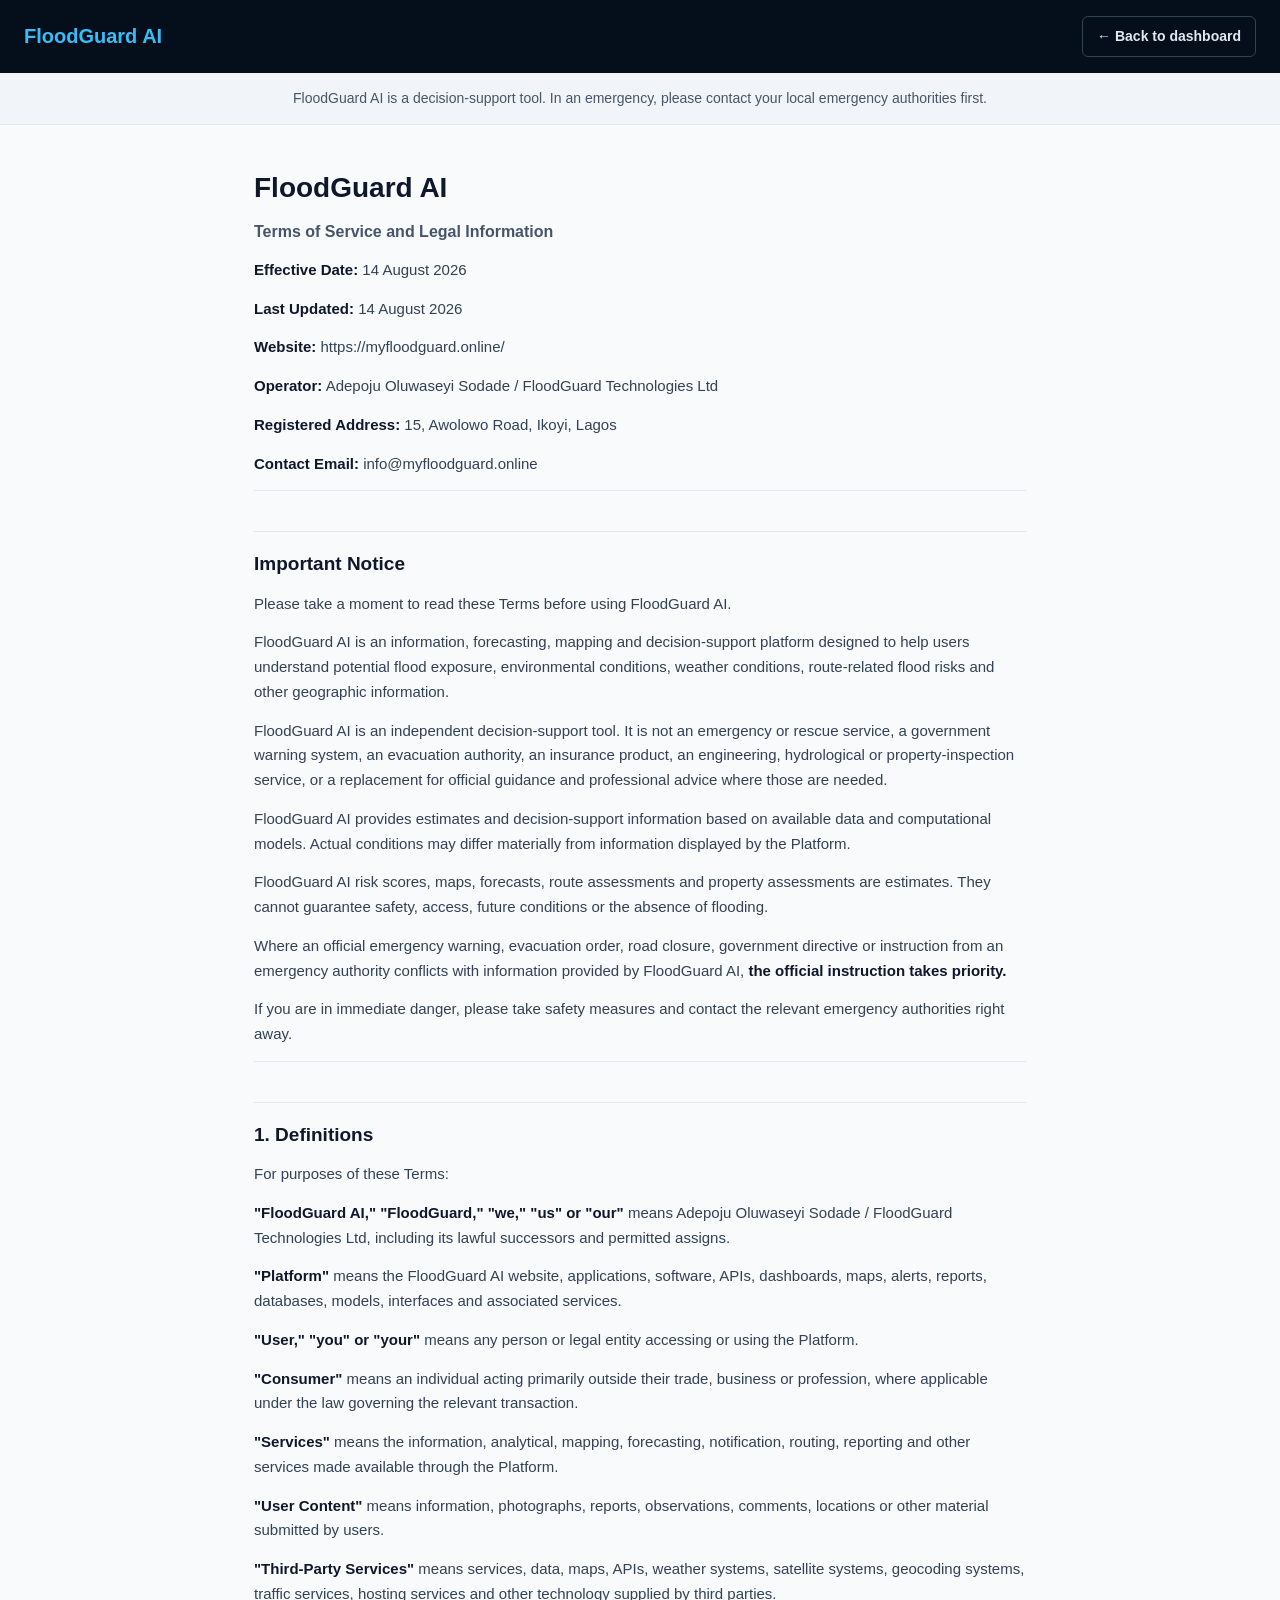
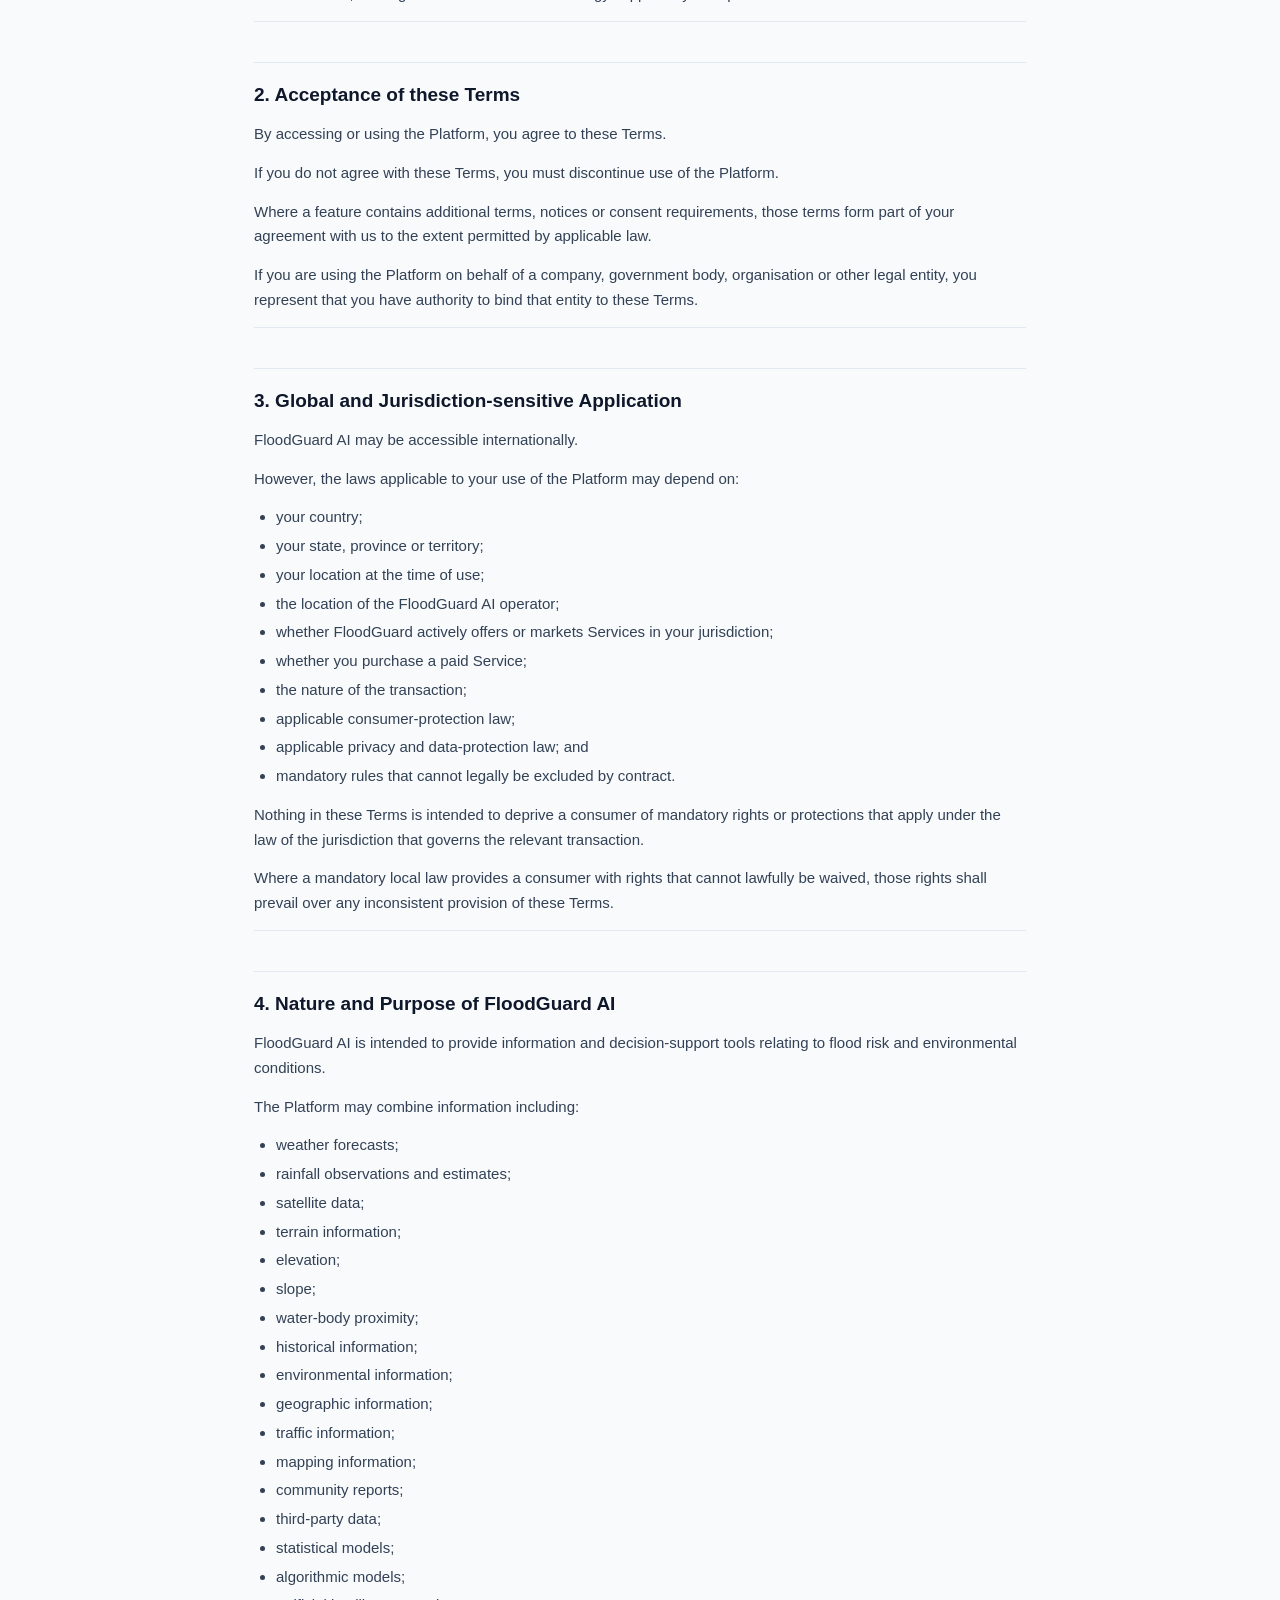
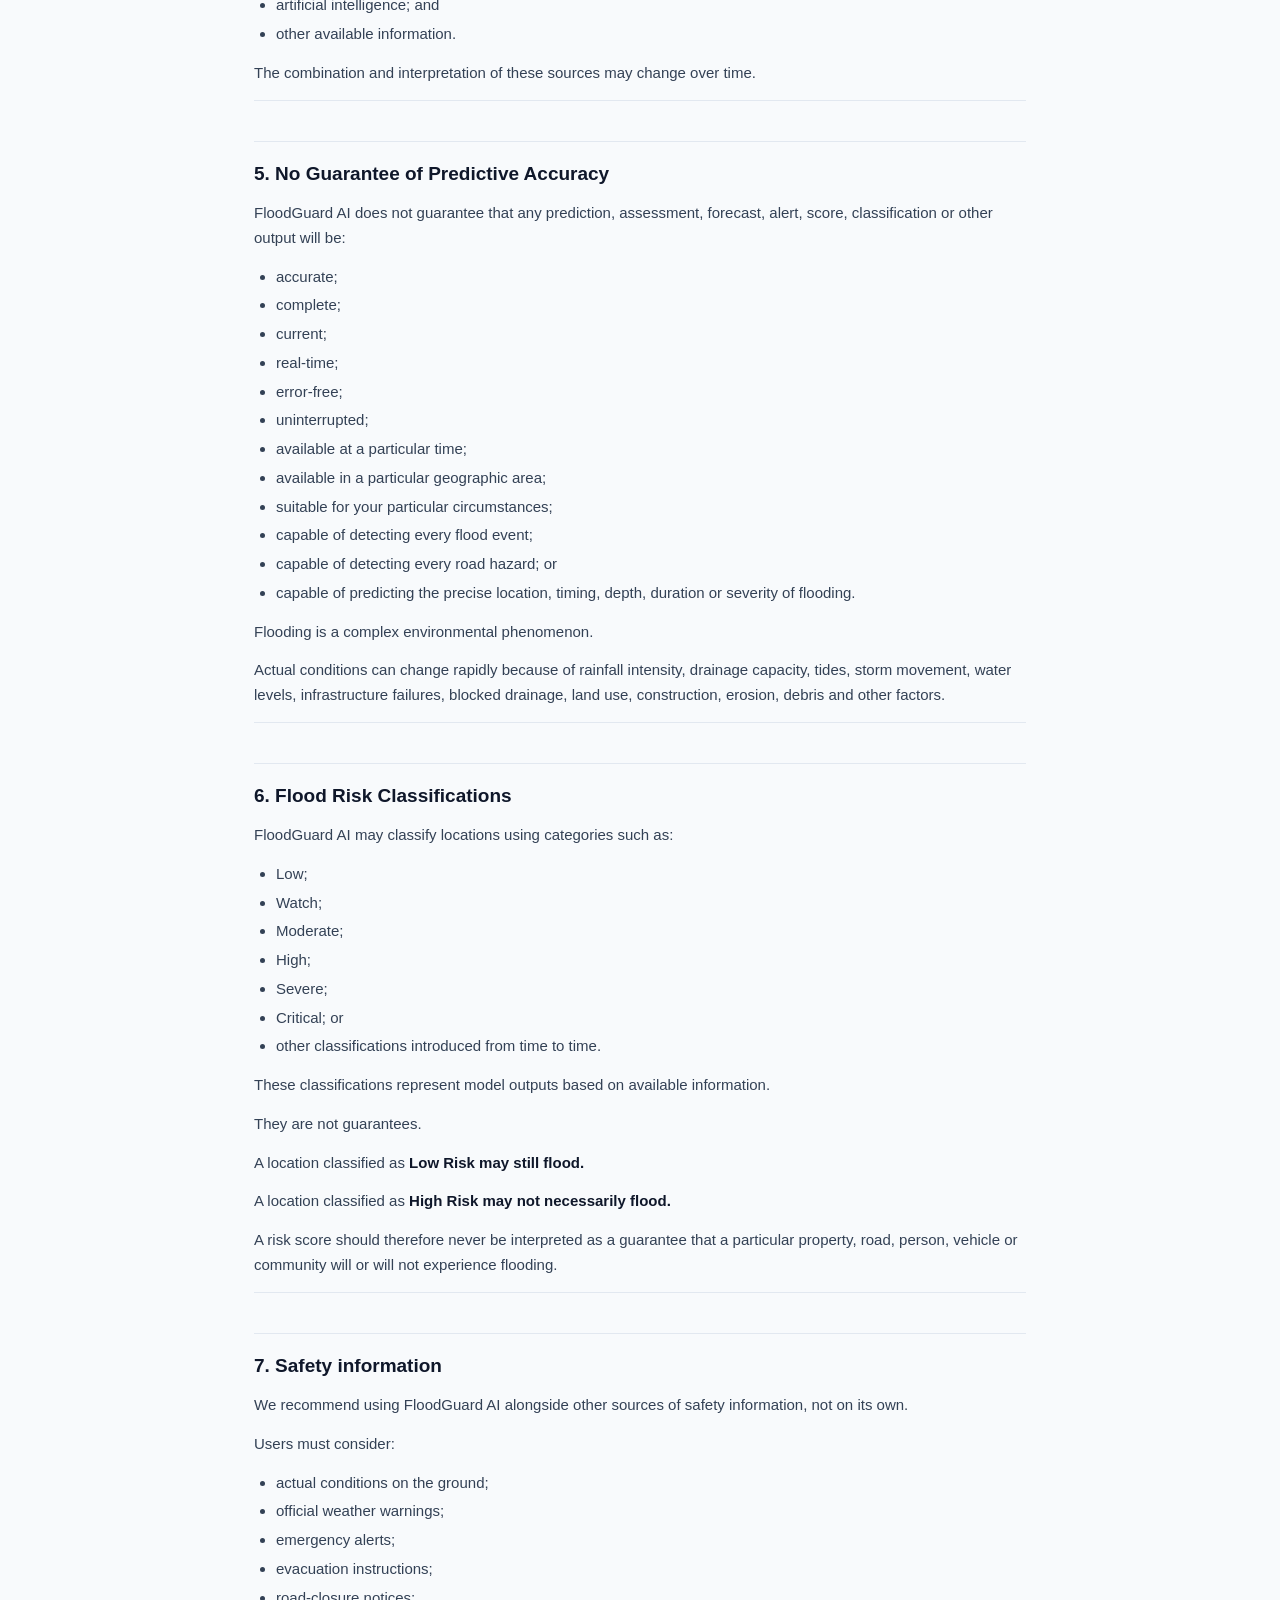
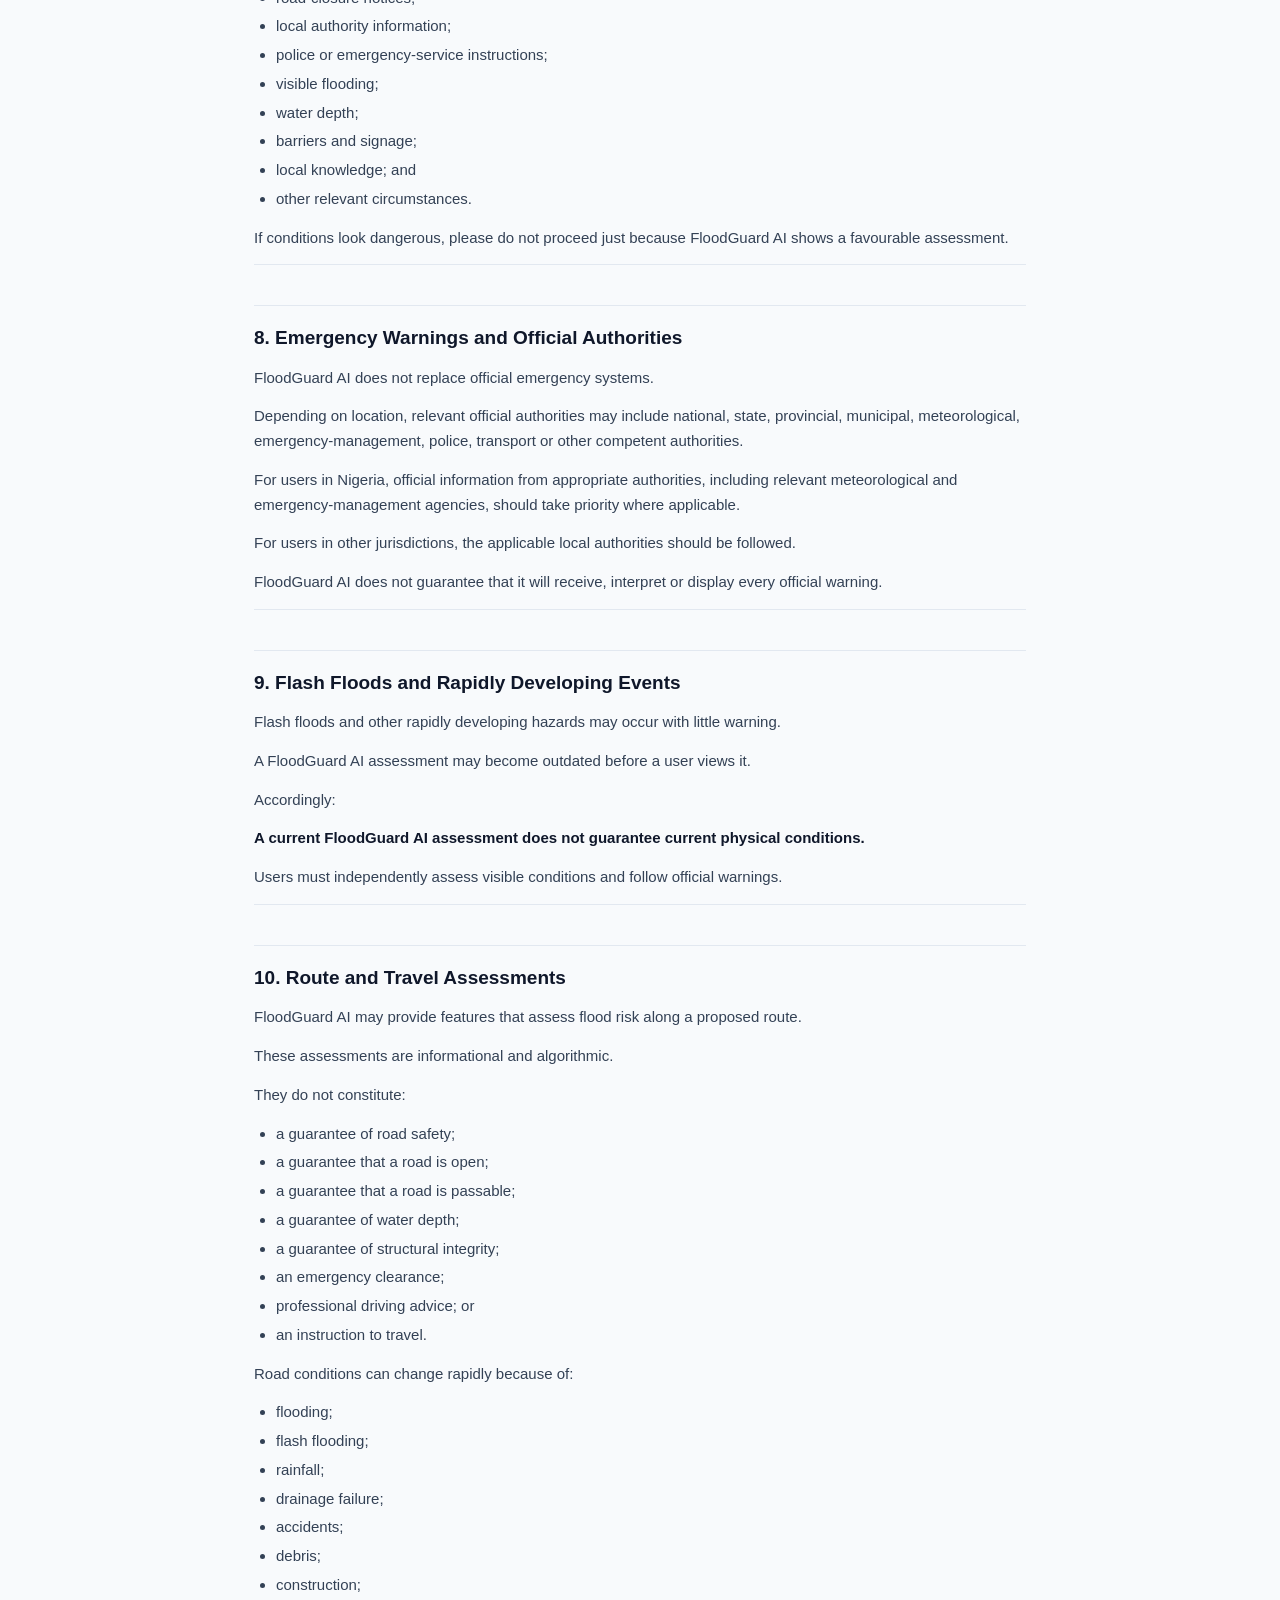
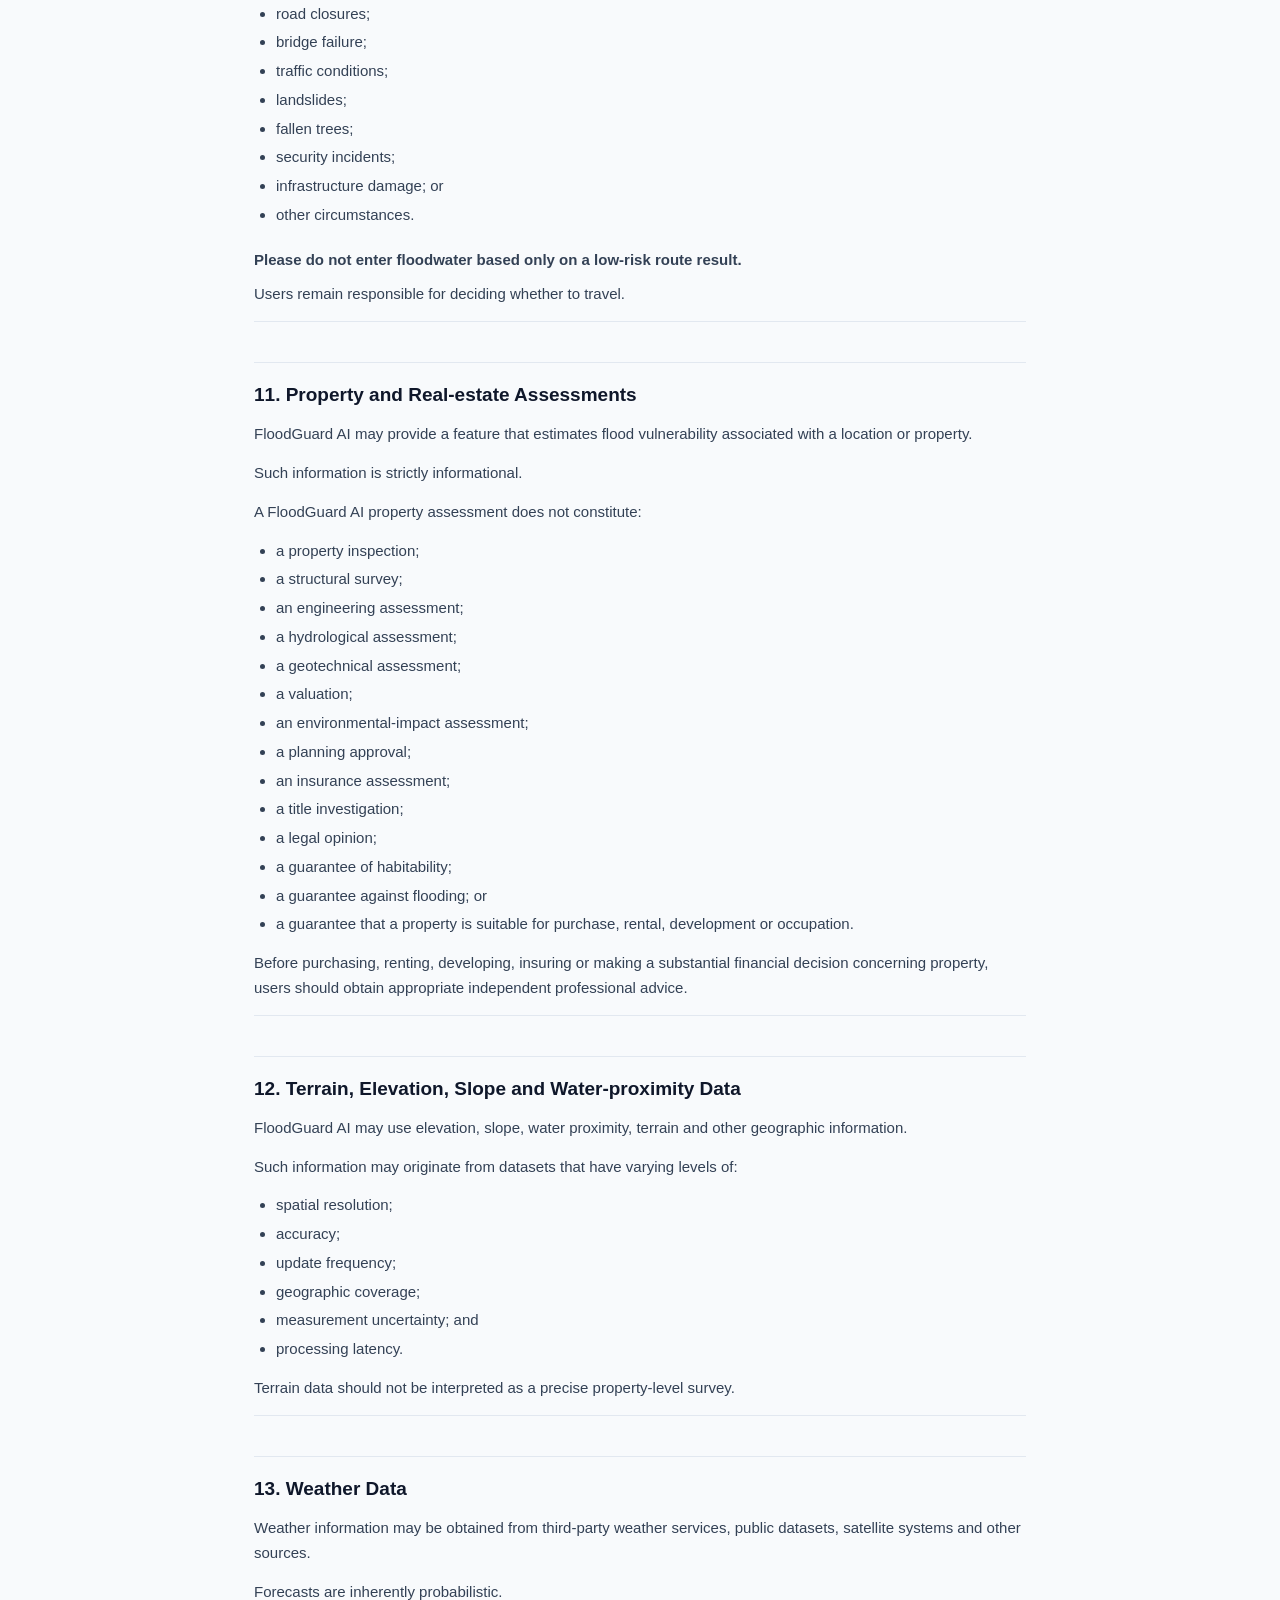
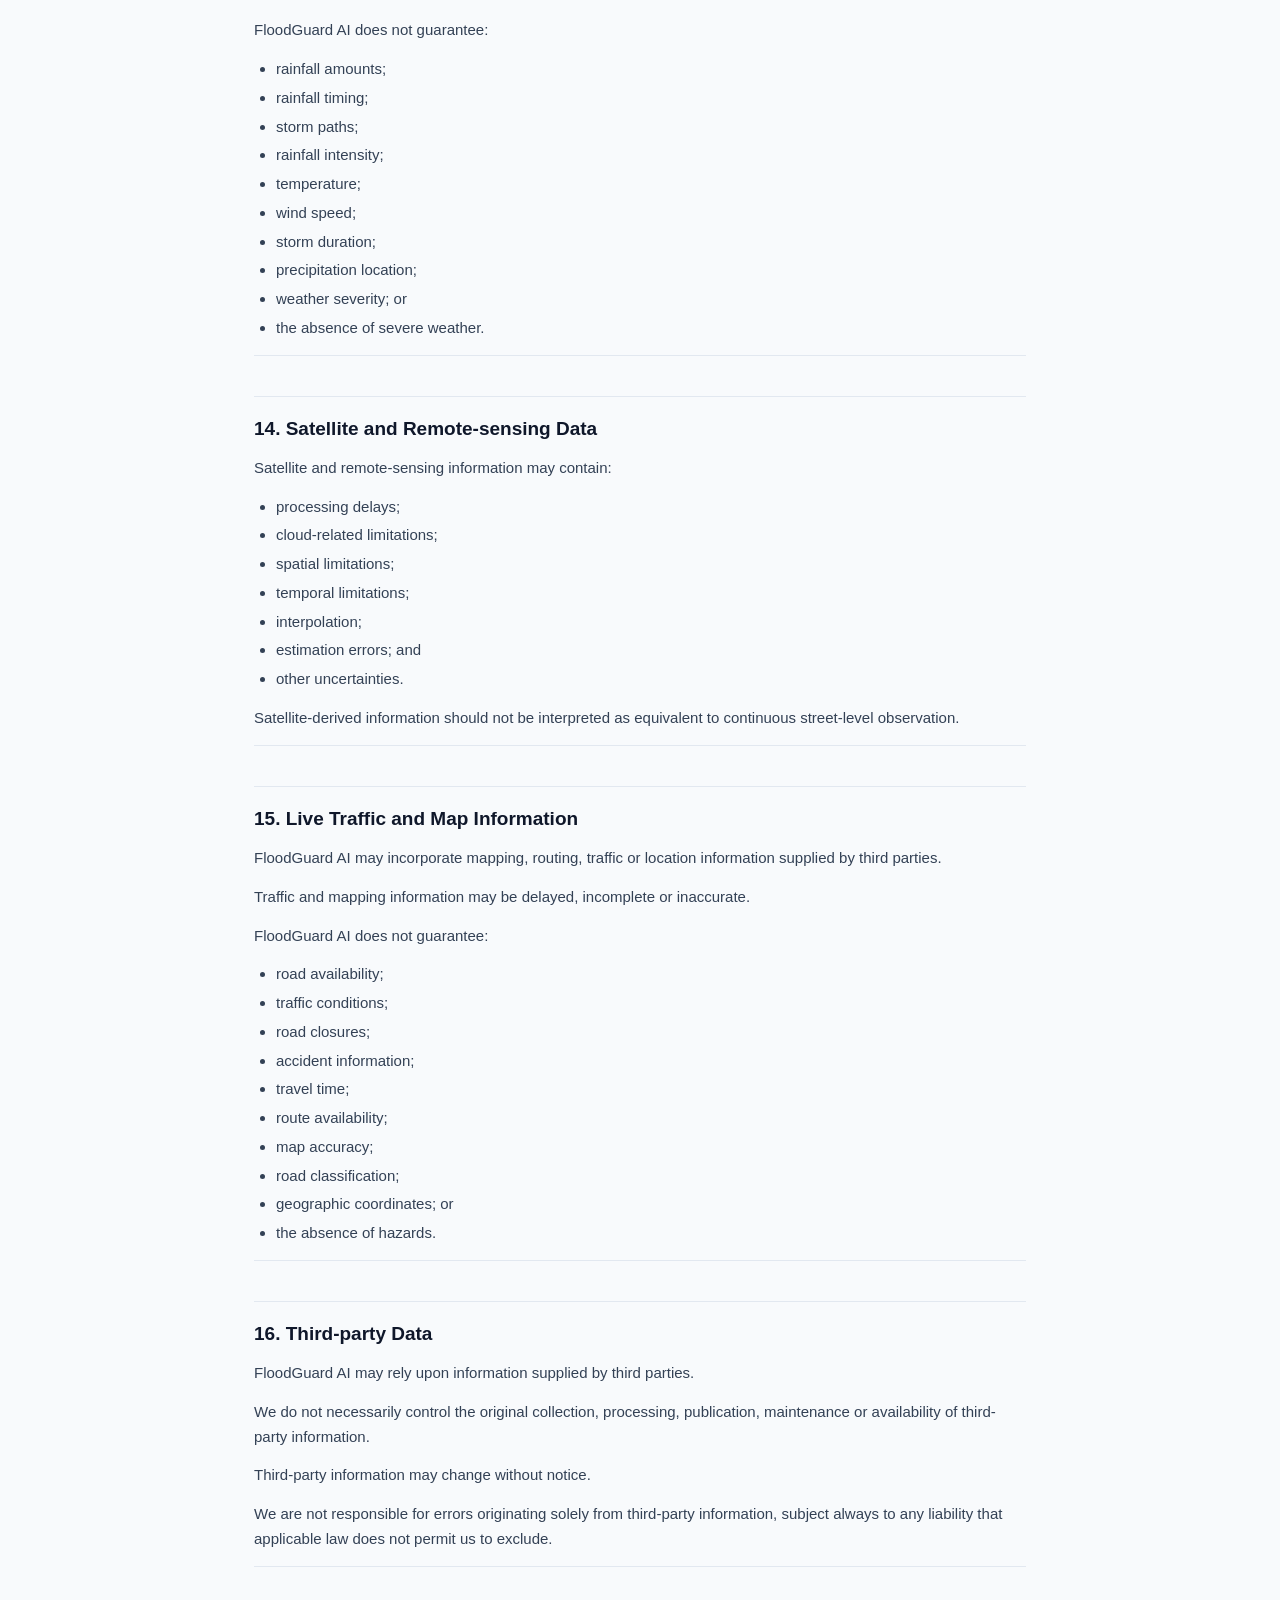
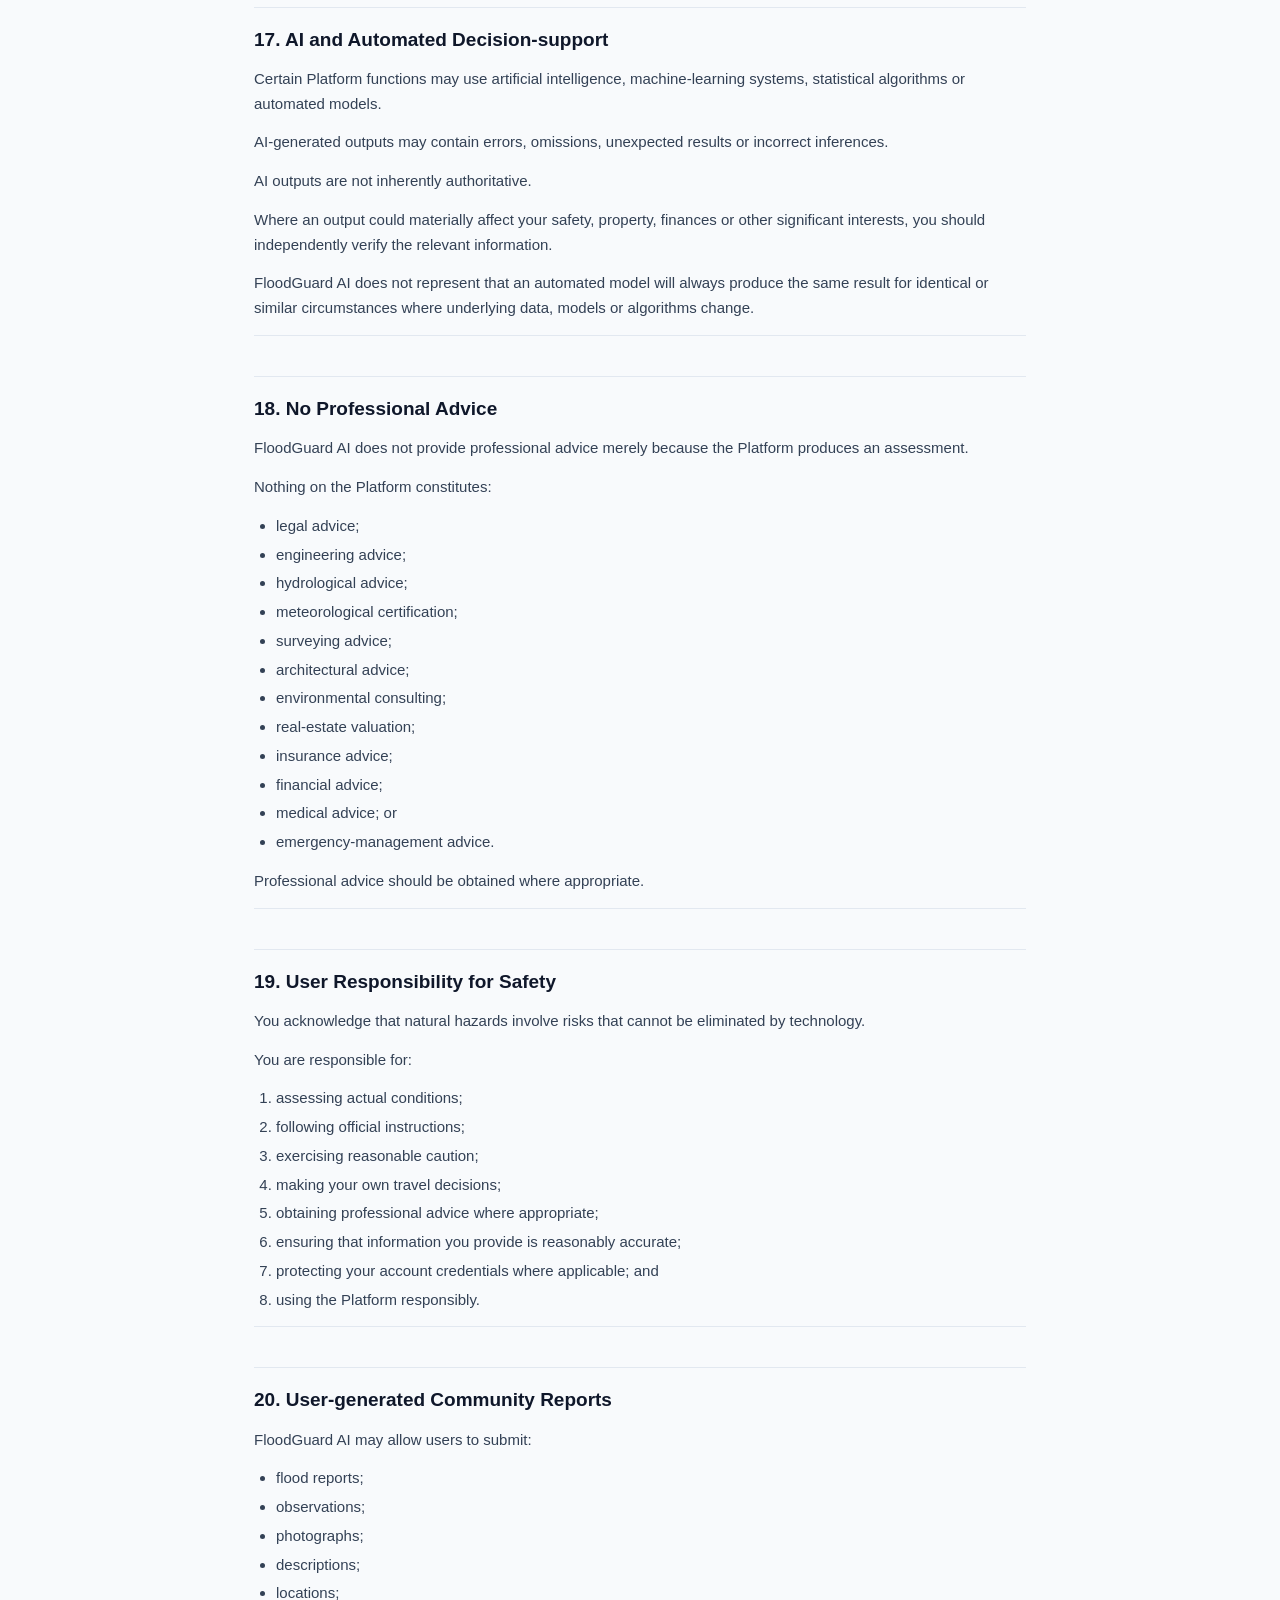
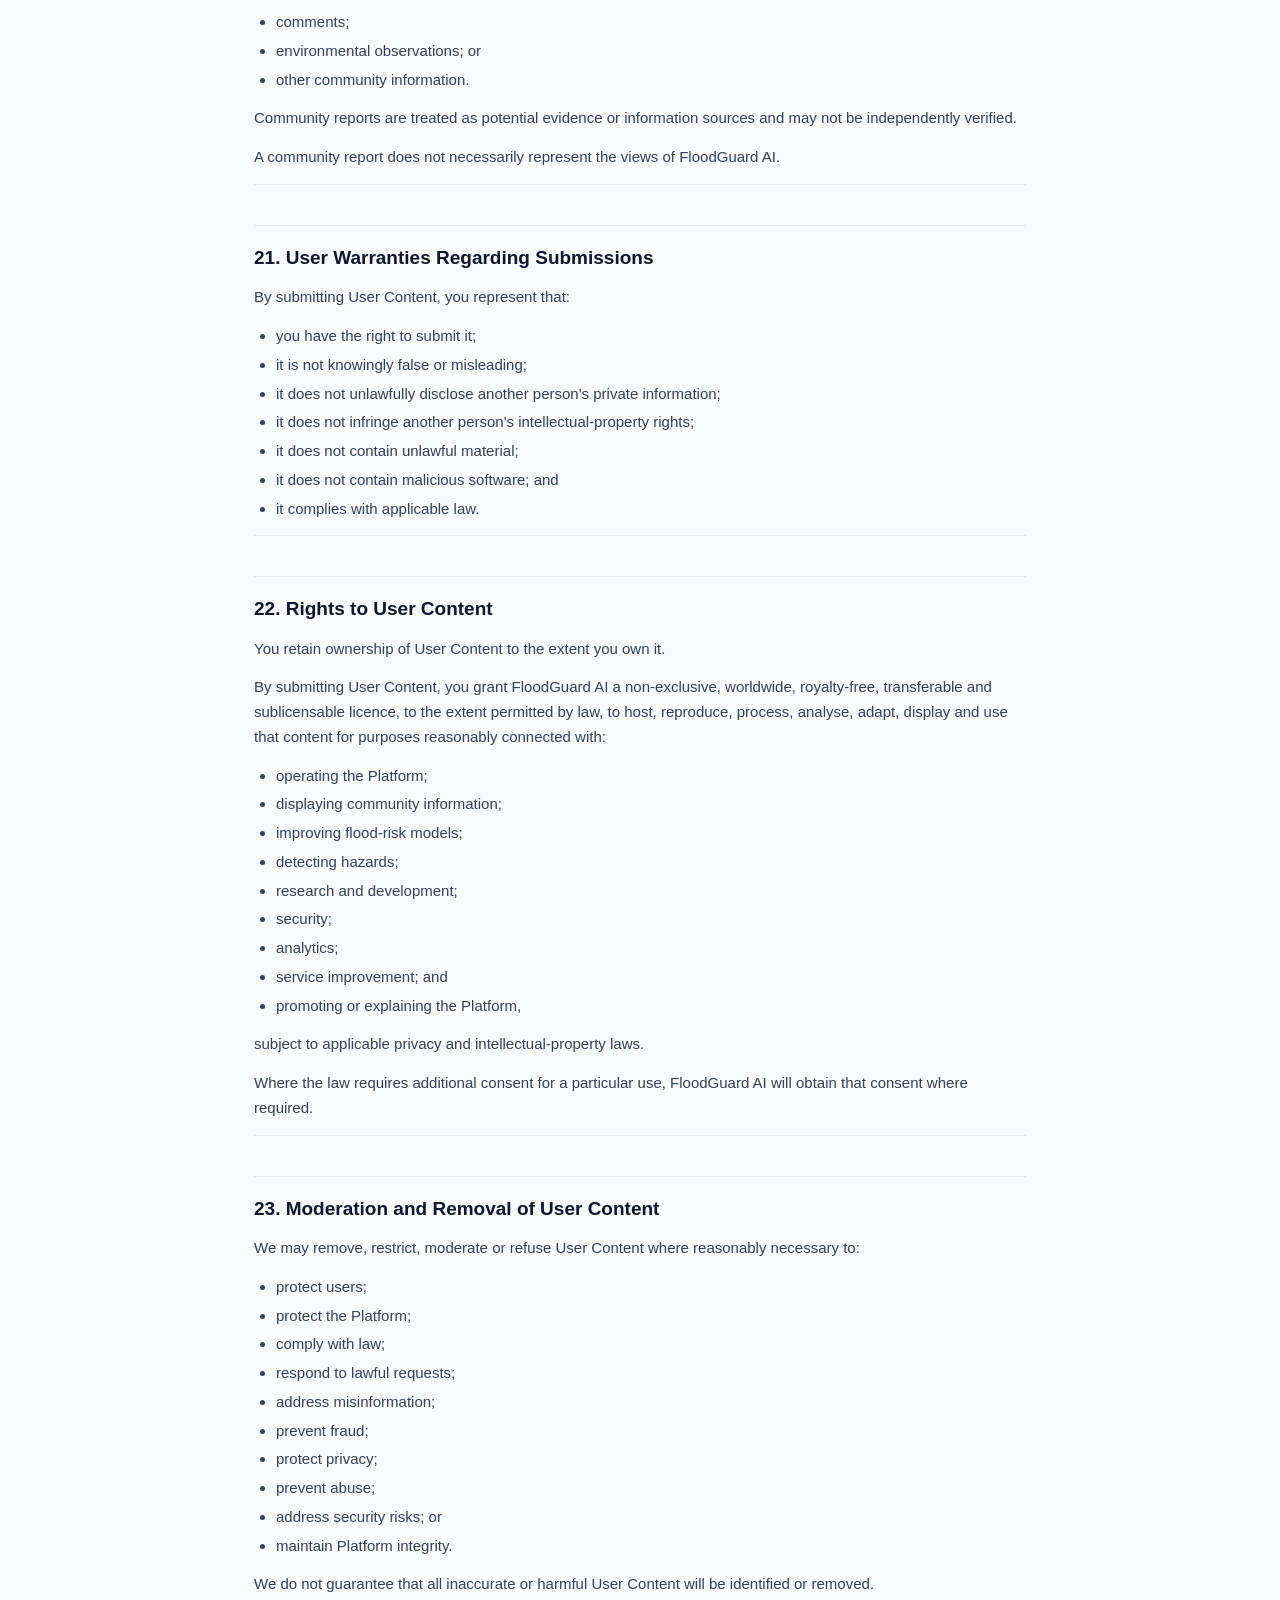
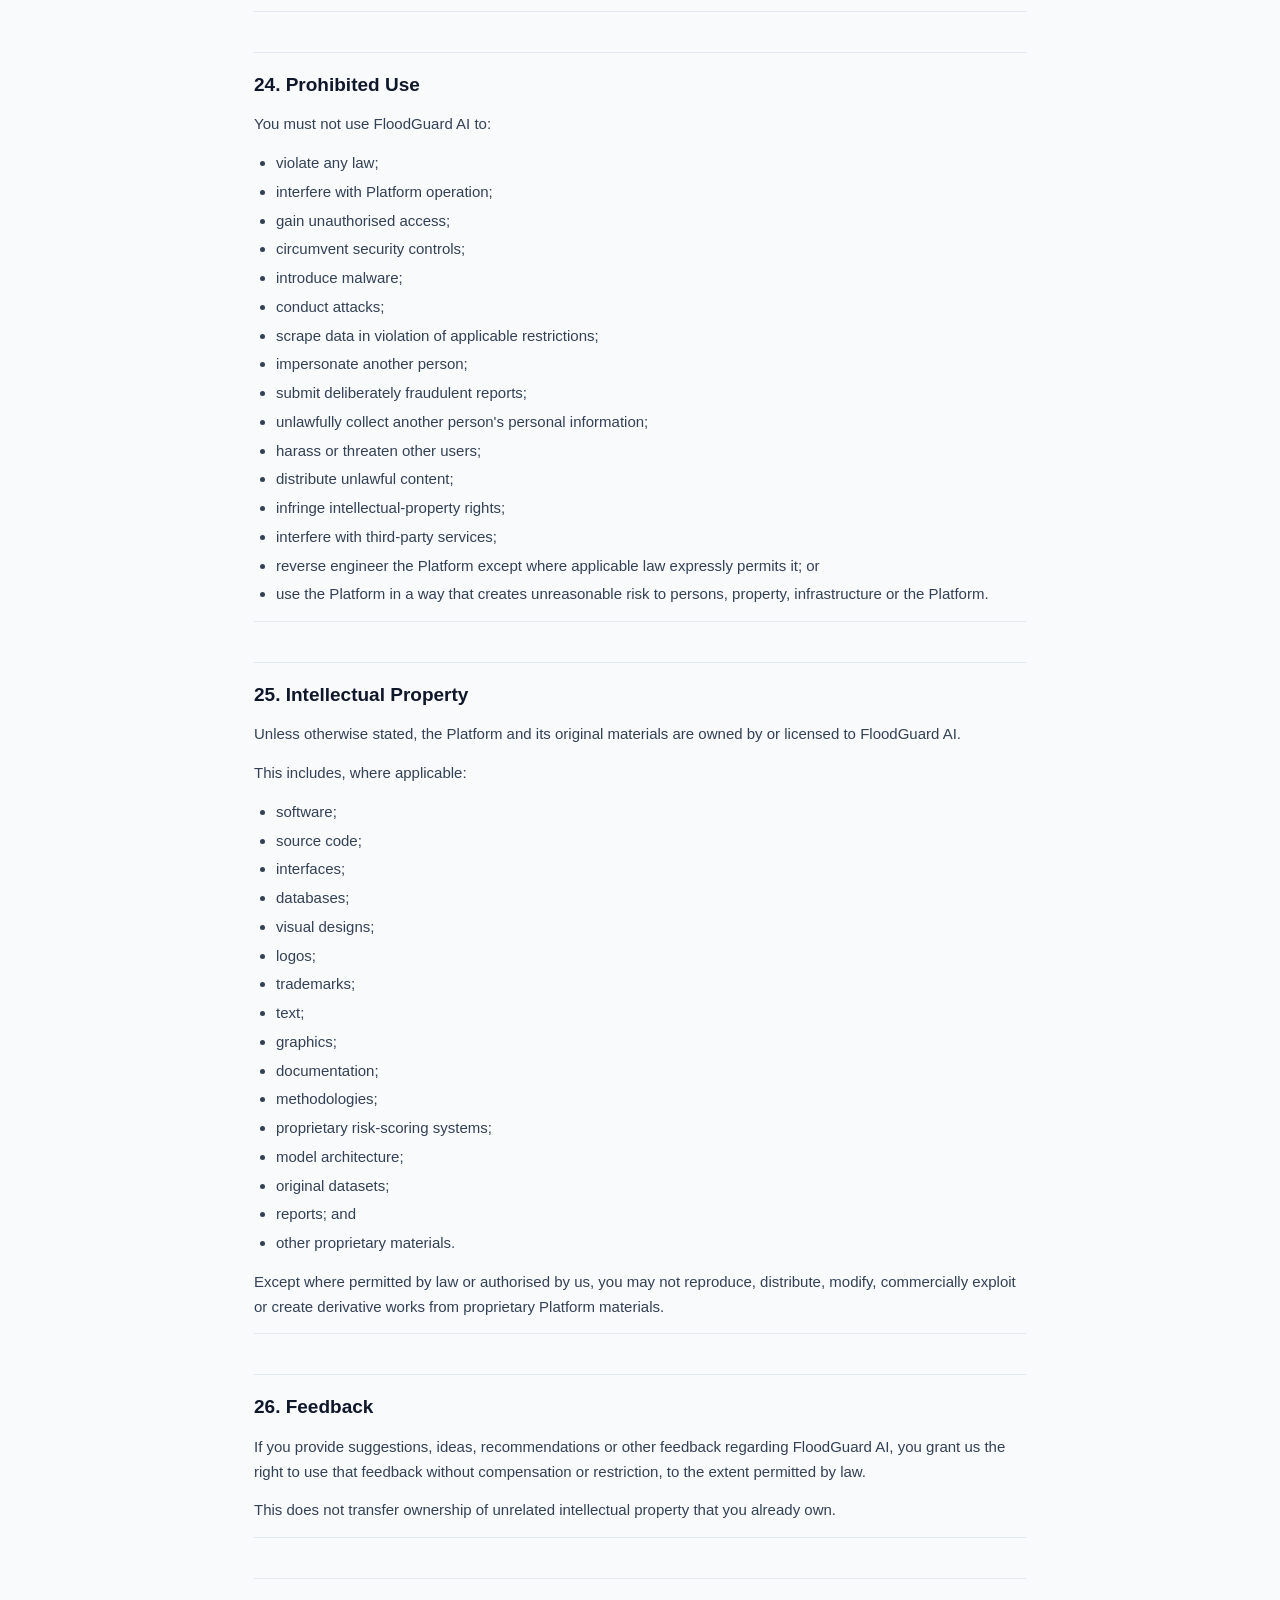
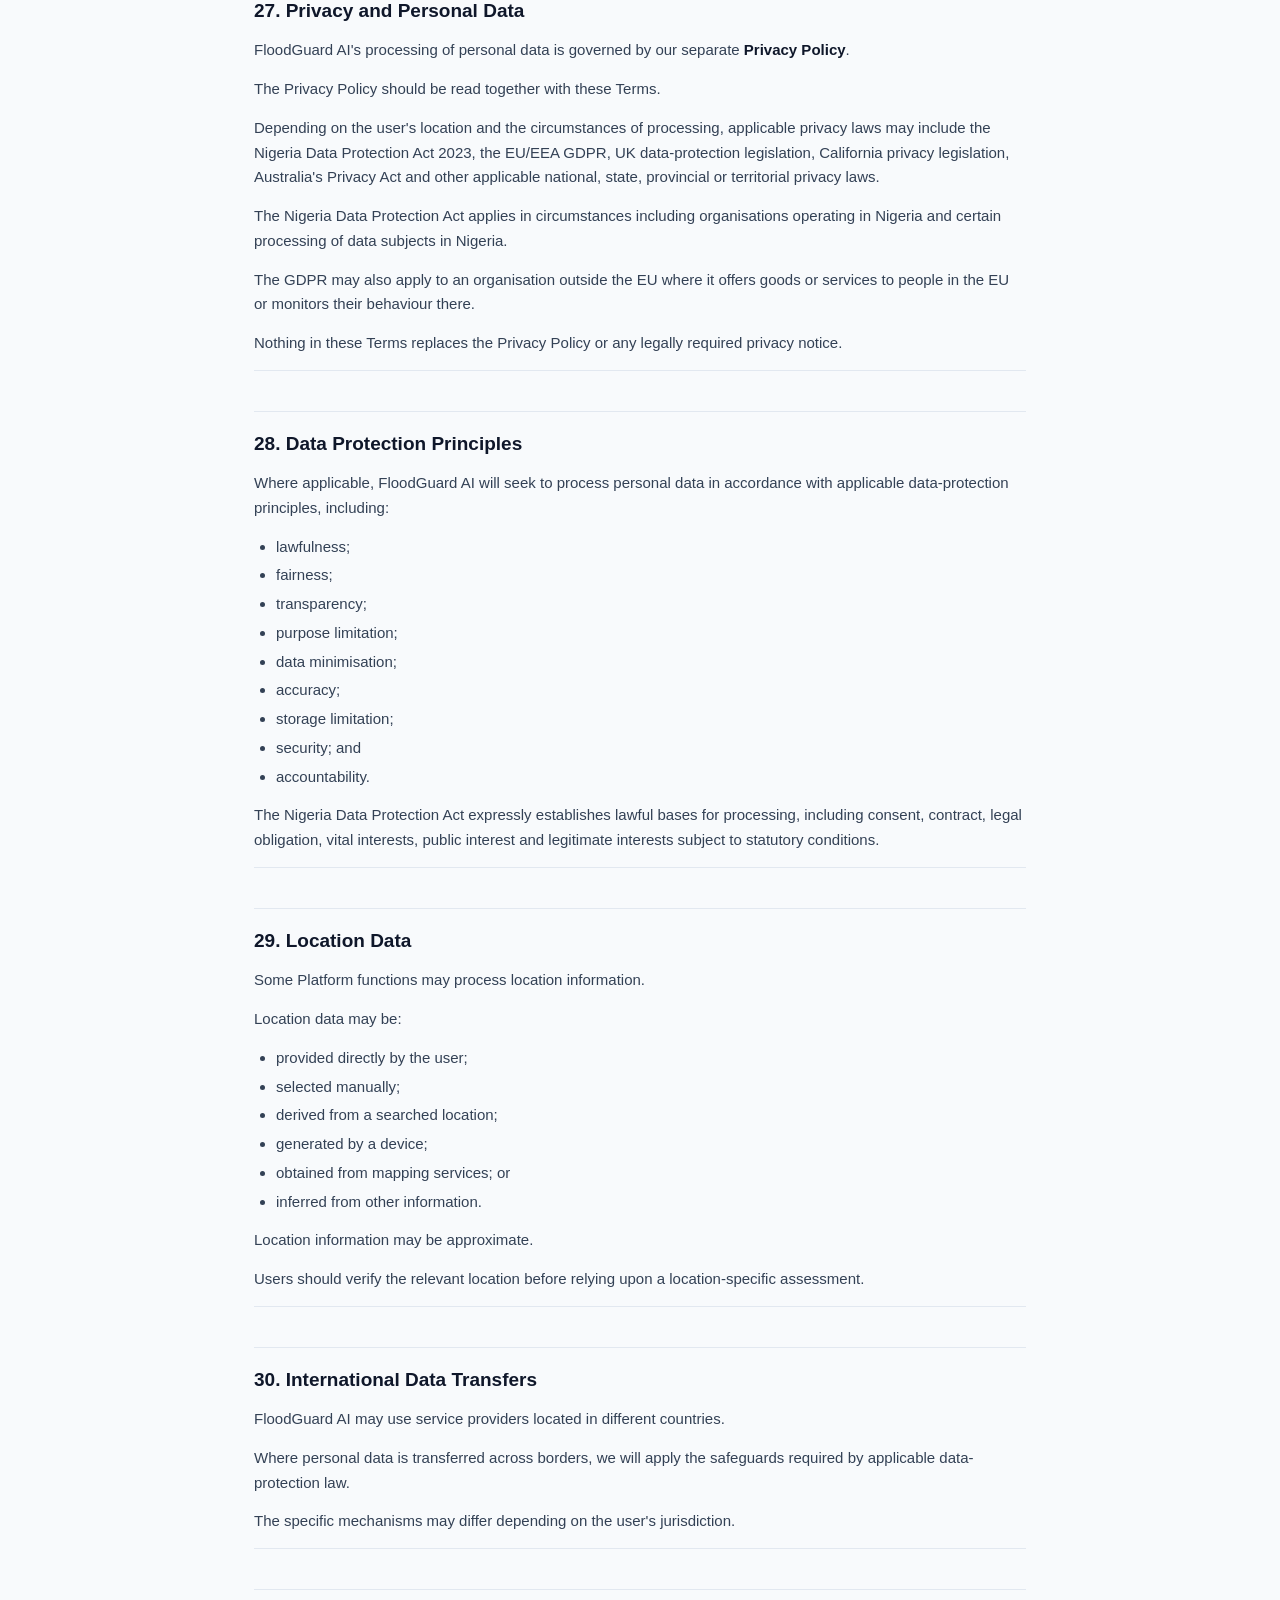
==== commit 9c0a4e71: "Update FloodGuard AI" ====
--- a/templates/terms.html
+++ b/templates/terms.html
@@ -1,6 +1,15 @@
 <!DOCTYPE html>
 <html lang="en">
 <head>
+<!-- Google tag (gtag.js) -->
+<script async src="https://www.googletagmanager.com/gtag/js?id=G-01VJ9PFT3T"></script>
+<script>
+  window.dataLayer = window.dataLayer || [];
+  function gtag(){dataLayer.push(arguments);}
+  gtag('js', new Date());
+
+  gtag('config', 'G-01VJ9PFT3T');
+</script>
     <meta charset="UTF-8">
     <meta name="viewport" content="width=device-width, initial-scale=1.0">
     <title>Terms of Service | FloodGuard AI</title>
@@ -45,9 +54,9 @@
             background: #111f33;
         }
         .legal-notice-banner {
-            background: #fffbeb;
-            border-bottom: 1px solid #fde68a;
-            color: #92400e;
+            background: #f1f5f9;
+            border-bottom: 1px solid #e2e8f0;
+            color: #475569;
             padding: 14px 24px;
             font-size: 14px;
             text-align: center;
@@ -79,7 +88,7 @@
         }
         .legal-content h3 {
             font-size: 15px;
-            color: #b91c1c;
+            color: #334155;
             margin: 20px 0 10px;
         }
         .legal-content p {
@@ -122,12 +131,12 @@
         <a class="legal-home-link" href="/">&larr; Back to dashboard</a>
     </nav>
     <div class="legal-notice-banner">
-        FloodGuard AI is not an emergency service. In a life-threatening situation, contact local emergency authorities immediately &mdash; do not wait for this app.
+        FloodGuard AI is a decision-support tool. In an emergency, please contact your local emergency authorities first.
     </div>
     <div class="legal-wrapper">
         <div class="legal-content">
-<h1>FLOODGUARD AI</h1>
-<h2>GLOBAL TERMS OF SERVICE, CONSUMER TERMS &amp; LEGAL LIABILITY DISCLAIMER</h2>
+<h1>FloodGuard AI</h1>
+<h2>Terms of Service and Legal Information</h2>
 <p><strong>Effective Date:</strong> 14 August 2026</p>
 <p><strong>Last Updated:</strong> 14 August 2026</p>
 <p><strong>Website:</strong> https://myfloodguard.online/</p>
@@ -135,16 +144,16 @@
 <p><strong>Registered Address:</strong> 15, Awolowo Road, Ikoyi, Lagos</p>
 <p><strong>Contact Email:</strong> info@myfloodguard.online</p>
 <hr />
-<h2>IMPORTANT NOTICE</h2>
-<p><strong>PLEASE READ THESE TERMS CAREFULLY BEFORE USING FLOODGUARD AI.</strong></p>
+<h2>Important Notice</h2>
+<p>Please take a moment to read these Terms before using FloodGuard AI.</p>
 <p>FloodGuard AI is an information, forecasting, mapping and decision-support platform designed to help users understand potential flood exposure, environmental conditions, weather conditions, route-related flood risks and other geographic information.</p>
-<p><strong>FLOODGUARD AI IS NOT AN EMERGENCY SERVICE, RESCUE SERVICE, GOVERNMENT WARNING SYSTEM, EVACUATION AUTHORITY, INSURANCE PRODUCT, ENGINEERING CERTIFICATION SERVICE, HYDROLOGICAL CERTIFICATION SERVICE, PROPERTY INSPECTION SERVICE OR SUBSTITUTE FOR PROFESSIONAL OR OFFICIAL ADVICE.</strong></p>
+<p>FloodGuard AI is an independent decision-support tool. It is not an emergency or rescue service, a government warning system, an evacuation authority, an insurance product, an engineering, hydrological or property-inspection service, or a replacement for official guidance and professional advice where those are needed.</p>
 <p>FloodGuard AI provides estimates and decision-support information based on available data and computational models. Actual conditions may differ materially from information displayed by the Platform.</p>
-<p><strong>NO FLOODGUARD AI RISK SCORE, WARNING, MAP, FORECAST, ROUTE ASSESSMENT OR PROPERTY ASSESSMENT IS A GUARANTEE OF SAFETY, ACCESSIBILITY, FUTURE CONDITIONS OR THE ABSENCE OF FLOODING.</strong></p>
+<p>FloodGuard AI risk scores, maps, forecasts, route assessments and property assessments are estimates. They cannot guarantee safety, access, future conditions or the absence of flooding.</p>
 <p>Where an official emergency warning, evacuation order, road closure, government directive or instruction from an emergency authority conflicts with information provided by FloodGuard AI, <strong>the official instruction takes priority.</strong></p>
-<p>If you are in immediate danger, do not wait for FloodGuard AI. Take appropriate safety measures and contact the relevant emergency authorities.</p>
-<hr />
-<h2>1. DEFINITIONS</h2>
+<p>If you are in immediate danger, please take safety measures and contact the relevant emergency authorities right away.</p>
+<hr />
+<h2>1. Definitions</h2>
 <p>For purposes of these Terms:</p>
 <p><strong>"FloodGuard AI," "FloodGuard," "we," "us" or "our"</strong> means Adepoju Oluwaseyi Sodade / FloodGuard Technologies Ltd, including its lawful successors and permitted assigns.</p>
 <p><strong>"Platform"</strong> means the FloodGuard AI website, applications, software, APIs, dashboards, maps, alerts, reports, databases, models, interfaces and associated services.</p>
@@ -154,13 +163,13 @@
 <p><strong>"User Content"</strong> means information, photographs, reports, observations, comments, locations or other material submitted by users.</p>
 <p><strong>"Third-Party Services"</strong> means services, data, maps, APIs, weather systems, satellite systems, geocoding systems, traffic services, hosting services and other technology supplied by third parties.</p>
 <hr />
-<h2>2. ACCEPTANCE OF THESE TERMS</h2>
+<h2>2. Acceptance of these Terms</h2>
 <p>By accessing or using the Platform, you agree to these Terms.</p>
 <p>If you do not agree with these Terms, you must discontinue use of the Platform.</p>
 <p>Where a feature contains additional terms, notices or consent requirements, those terms form part of your agreement with us to the extent permitted by applicable law.</p>
 <p>If you are using the Platform on behalf of a company, government body, organisation or other legal entity, you represent that you have authority to bind that entity to these Terms.</p>
 <hr />
-<h2>3. GLOBAL AND JURISDICTION-SENSITIVE APPLICATION</h2>
+<h2>3. Global and Jurisdiction-sensitive Application</h2>
 <p>FloodGuard AI may be accessible internationally.</p>
 <p>However, the laws applicable to your use of the Platform may depend on:</p>
 <ul>
@@ -178,7 +187,7 @@
 <p>Nothing in these Terms is intended to deprive a consumer of mandatory rights or protections that apply under the law of the jurisdiction that governs the relevant transaction.</p>
 <p>Where a mandatory local law provides a consumer with rights that cannot lawfully be waived, those rights shall prevail over any inconsistent provision of these Terms.</p>
 <hr />
-<h2>4. NATURE AND PURPOSE OF FLOODGUARD AI</h2>
+<h2>4. Nature and Purpose of FloodGuard AI</h2>
 <p>FloodGuard AI is intended to provide information and decision-support tools relating to flood risk and environmental conditions.</p>
 <p>The Platform may combine information including:</p>
 <ul>
@@ -203,7 +212,7 @@
 </ul>
 <p>The combination and interpretation of these sources may change over time.</p>
 <hr />
-<h2>5. NO GUARANTEE OF PREDICTIVE ACCURACY</h2>
+<h2>5. No Guarantee of Predictive Accuracy</h2>
 <p>FloodGuard AI does not guarantee that any prediction, assessment, forecast, alert, score, classification or other output will be:</p>
 <ul>
 <li>accurate;</li>
@@ -222,7 +231,7 @@
 <p>Flooding is a complex environmental phenomenon.</p>
 <p>Actual conditions can change rapidly because of rainfall intensity, drainage capacity, tides, storm movement, water levels, infrastructure failures, blocked drainage, land use, construction, erosion, debris and other factors.</p>
 <hr />
-<h2>6. FLOOD RISK CLASSIFICATIONS</h2>
+<h2>6. Flood Risk Classifications</h2>
 <p>FloodGuard AI may classify locations using categories such as:</p>
 <ul>
 <li>Low;</li>
@@ -239,8 +248,8 @@
 <p>A location classified as <strong>High Risk may not necessarily flood.</strong></p>
 <p>A risk score should therefore never be interpreted as a guarantee that a particular property, road, person, vehicle or community will or will not experience flooding.</p>
 <hr />
-<h2>7. CRITICAL SAFETY DISCLAIMER</h2>
-<p><strong>DO NOT USE FLOODGUARD AI AS YOUR SOLE SOURCE OF SAFETY INFORMATION.</strong></p>
+<h2>7. Safety information</h2>
+<p>We recommend using FloodGuard AI alongside other sources of safety information, not on its own.</p>
 <p>Users must consider:</p>
 <ul>
 <li>actual conditions on the ground;</li>
@@ -256,23 +265,23 @@
 <li>local knowledge; and</li>
 <li>other relevant circumstances.</li>
 </ul>
-<p>If conditions appear dangerous, <strong>do not proceed merely because FloodGuard AI displays a favourable assessment.</strong></p>
-<hr />
-<h2>8. EMERGENCY WARNINGS AND OFFICIAL AUTHORITIES</h2>
+<p>If conditions look dangerous, please do not proceed just because FloodGuard AI shows a favourable assessment.</p>
+<hr />
+<h2>8. Emergency Warnings and Official Authorities</h2>
 <p>FloodGuard AI does not replace official emergency systems.</p>
 <p>Depending on location, relevant official authorities may include national, state, provincial, municipal, meteorological, emergency-management, police, transport or other competent authorities.</p>
 <p>For users in Nigeria, official information from appropriate authorities, including relevant meteorological and emergency-management agencies, should take priority where applicable.</p>
 <p>For users in other jurisdictions, the applicable local authorities should be followed.</p>
 <p>FloodGuard AI does not guarantee that it will receive, interpret or display every official warning.</p>
 <hr />
-<h2>9. FLASH FLOODS AND RAPIDLY DEVELOPING EVENTS</h2>
+<h2>9. Flash Floods and Rapidly Developing Events</h2>
 <p>Flash floods and other rapidly developing hazards may occur with little warning.</p>
 <p>A FloodGuard AI assessment may become outdated before a user views it.</p>
 <p>Accordingly:</p>
 <p><strong>A current FloodGuard AI assessment does not guarantee current physical conditions.</strong></p>
 <p>Users must independently assess visible conditions and follow official warnings.</p>
 <hr />
-<h2>10. ROUTE AND TRAVEL ASSESSMENTS</h2>
+<h2>10. Route and Travel Assessments</h2>
 <p>FloodGuard AI may provide features that assess flood risk along a proposed route.</p>
 <p>These assessments are informational and algorithmic.</p>
 <p>They do not constitute:</p>
@@ -304,10 +313,10 @@
 <li>infrastructure damage; or</li>
 <li>other circumstances.</li>
 </ul>
-<h3>NEVER ENTER FLOODWATER SOLELY BECAUSE FLOODGUARD AI HAS ASSESSED A ROUTE AS LOW RISK.</h3>
+<h3>Please do not enter floodwater based only on a low-risk route result.</h3>
 <p>Users remain responsible for deciding whether to travel.</p>
 <hr />
-<h2>11. PROPERTY AND REAL-ESTATE ASSESSMENTS</h2>
+<h2>11. Property and Real-estate Assessments</h2>
 <p>FloodGuard AI may provide a feature that estimates flood vulnerability associated with a location or property.</p>
 <p>Such information is strictly informational.</p>
 <p>A FloodGuard AI property assessment does not constitute:</p>
@@ -329,7 +338,7 @@
 </ul>
 <p>Before purchasing, renting, developing, insuring or making a substantial financial decision concerning property, users should obtain appropriate independent professional advice.</p>
 <hr />
-<h2>12. TERRAIN, ELEVATION, SLOPE AND WATER-PROXIMITY DATA</h2>
+<h2>12. Terrain, Elevation, Slope and Water-proximity Data</h2>
 <p>FloodGuard AI may use elevation, slope, water proximity, terrain and other geographic information.</p>
 <p>Such information may originate from datasets that have varying levels of:</p>
 <ul>
@@ -342,7 +351,7 @@
 </ul>
 <p>Terrain data should not be interpreted as a precise property-level survey.</p>
 <hr />
-<h2>13. WEATHER DATA</h2>
+<h2>13. Weather Data</h2>
 <p>Weather information may be obtained from third-party weather services, public datasets, satellite systems and other sources.</p>
 <p>Forecasts are inherently probabilistic.</p>
 <p>FloodGuard AI does not guarantee:</p>
@@ -359,7 +368,7 @@
 <li>the absence of severe weather.</li>
 </ul>
 <hr />
-<h2>14. SATELLITE AND REMOTE-SENSING DATA</h2>
+<h2>14. Satellite and Remote-sensing Data</h2>
 <p>Satellite and remote-sensing information may contain:</p>
 <ul>
 <li>processing delays;</li>
@@ -372,7 +381,7 @@
 </ul>
 <p>Satellite-derived information should not be interpreted as equivalent to continuous street-level observation.</p>
 <hr />
-<h2>15. LIVE TRAFFIC AND MAP INFORMATION</h2>
+<h2>15. Live Traffic and Map Information</h2>
 <p>FloodGuard AI may incorporate mapping, routing, traffic or location information supplied by third parties.</p>
 <p>Traffic and mapping information may be delayed, incomplete or inaccurate.</p>
 <p>FloodGuard AI does not guarantee:</p>
@@ -389,20 +398,20 @@
 <li>the absence of hazards.</li>
 </ul>
 <hr />
-<h2>16. THIRD-PARTY DATA</h2>
+<h2>16. Third-party Data</h2>
 <p>FloodGuard AI may rely upon information supplied by third parties.</p>
 <p>We do not necessarily control the original collection, processing, publication, maintenance or availability of third-party information.</p>
 <p>Third-party information may change without notice.</p>
 <p>We are not responsible for errors originating solely from third-party information, subject always to any liability that applicable law does not permit us to exclude.</p>
 <hr />
-<h2>17. AI AND AUTOMATED DECISION-SUPPORT</h2>
+<h2>17. AI and Automated Decision-support</h2>
 <p>Certain Platform functions may use artificial intelligence, machine-learning systems, statistical algorithms or automated models.</p>
 <p>AI-generated outputs may contain errors, omissions, unexpected results or incorrect inferences.</p>
 <p>AI outputs are not inherently authoritative.</p>
 <p>Where an output could materially affect your safety, property, finances or other significant interests, you should independently verify the relevant information.</p>
 <p>FloodGuard AI does not represent that an automated model will always produce the same result for identical or similar circumstances where underlying data, models or algorithms change.</p>
 <hr />
-<h2>18. NO PROFESSIONAL ADVICE</h2>
+<h2>18. No Professional Advice</h2>
 <p>FloodGuard AI does not provide professional advice merely because the Platform produces an assessment.</p>
 <p>Nothing on the Platform constitutes:</p>
 <ul>
@@ -421,7 +430,7 @@
 </ul>
 <p>Professional advice should be obtained where appropriate.</p>
 <hr />
-<h2>19. USER RESPONSIBILITY FOR SAFETY</h2>
+<h2>19. User Responsibility for Safety</h2>
 <p>You acknowledge that natural hazards involve risks that cannot be eliminated by technology.</p>
 <p>You are responsible for:</p>
 <ol>
@@ -435,7 +444,7 @@
 <li>using the Platform responsibly.</li>
 </ol>
 <hr />
-<h2>20. USER-GENERATED COMMUNITY REPORTS</h2>
+<h2>20. User-generated Community Reports</h2>
 <p>FloodGuard AI may allow users to submit:</p>
 <ul>
 <li>flood reports;</li>
@@ -450,7 +459,7 @@
 <p>Community reports are treated as potential evidence or information sources and may not be independently verified.</p>
 <p>A community report does not necessarily represent the views of FloodGuard AI.</p>
 <hr />
-<h2>21. USER WARRANTIES REGARDING SUBMISSIONS</h2>
+<h2>21. User Warranties Regarding Submissions</h2>
 <p>By submitting User Content, you represent that:</p>
 <ul>
 <li>you have the right to submit it;</li>
@@ -462,7 +471,7 @@
 <li>it complies with applicable law.</li>
 </ul>
 <hr />
-<h2>22. RIGHTS TO USER CONTENT</h2>
+<h2>22. Rights to User Content</h2>
 <p>You retain ownership of User Content to the extent you own it.</p>
 <p>By submitting User Content, you grant FloodGuard AI a non-exclusive, worldwide, royalty-free, transferable and sublicensable licence, to the extent permitted by law, to host, reproduce, process, analyse, adapt, display and use that content for purposes reasonably connected with:</p>
 <ul>
@@ -479,7 +488,7 @@
 <p>subject to applicable privacy and intellectual-property laws.</p>
 <p>Where the law requires additional consent for a particular use, FloodGuard AI will obtain that consent where required.</p>
 <hr />
-<h2>23. MODERATION AND REMOVAL OF USER CONTENT</h2>
+<h2>23. Moderation and Removal of User Content</h2>
 <p>We may remove, restrict, moderate or refuse User Content where reasonably necessary to:</p>
 <ul>
 <li>protect users;</li>
@@ -495,7 +504,7 @@
 </ul>
 <p>We do not guarantee that all inaccurate or harmful User Content will be identified or removed.</p>
 <hr />
-<h2>24. PROHIBITED USE</h2>
+<h2>24. Prohibited Use</h2>
 <p>You must not use FloodGuard AI to:</p>
 <ul>
 <li>violate any law;</li>
@@ -516,7 +525,7 @@
 <li>use the Platform in a way that creates unreasonable risk to persons, property, infrastructure or the Platform.</li>
 </ul>
 <hr />
-<h2>25. INTELLECTUAL PROPERTY</h2>
+<h2>25. Intellectual Property</h2>
 <p>Unless otherwise stated, the Platform and its original materials are owned by or licensed to FloodGuard AI.</p>
 <p>This includes, where applicable:</p>
 <ul>
@@ -539,11 +548,11 @@
 </ul>
 <p>Except where permitted by law or authorised by us, you may not reproduce, distribute, modify, commercially exploit or create derivative works from proprietary Platform materials.</p>
 <hr />
-<h2>26. FEEDBACK</h2>
+<h2>26. Feedback</h2>
 <p>If you provide suggestions, ideas, recommendations or other feedback regarding FloodGuard AI, you grant us the right to use that feedback without compensation or restriction, to the extent permitted by law.</p>
 <p>This does not transfer ownership of unrelated intellectual property that you already own.</p>
 <hr />
-<h2>27. PRIVACY AND PERSONAL DATA</h2>
+<h2>27. Privacy and Personal Data</h2>
 <p>FloodGuard AI's processing of personal data is governed by our separate <strong>Privacy Policy</strong>.</p>
 <p>The Privacy Policy should be read together with these Terms.</p>
 <p>Depending on the user's location and the circumstances of processing, applicable privacy laws may include the Nigeria Data Protection Act 2023, the EU/EEA GDPR, UK data-protection legislation, California privacy legislation, Australia's Privacy Act and other applicable national, state, provincial or territorial privacy laws.</p>
@@ -551,7 +560,7 @@
 <p>The GDPR may also apply to an organisation outside the EU where it offers goods or services to people in the EU or monitors their behaviour there.</p>
 <p>Nothing in these Terms replaces the Privacy Policy or any legally required privacy notice.</p>
 <hr />
-<h2>28. DATA PROTECTION PRINCIPLES</h2>
+<h2>28. Data Protection Principles</h2>
 <p>Where applicable, FloodGuard AI will seek to process personal data in accordance with applicable data-protection principles, including:</p>
 <ul>
 <li>lawfulness;</li>
@@ -566,7 +575,7 @@
 </ul>
 <p>The Nigeria Data Protection Act expressly establishes lawful bases for processing, including consent, contract, legal obligation, vital interests, public interest and legitimate interests subject to statutory conditions.</p>
 <hr />
-<h2>29. LOCATION DATA</h2>
+<h2>29. Location Data</h2>
 <p>Some Platform functions may process location information.</p>
 <p>Location data may be:</p>
 <ul>
@@ -580,12 +589,12 @@
 <p>Location information may be approximate.</p>
 <p>Users should verify the relevant location before relying upon a location-specific assessment.</p>
 <hr />
-<h2>30. INTERNATIONAL DATA TRANSFERS</h2>
+<h2>30. International Data Transfers</h2>
 <p>FloodGuard AI may use service providers located in different countries.</p>
 <p>Where personal data is transferred across borders, we will apply the safeguards required by applicable data-protection law.</p>
 <p>The specific mechanisms may differ depending on the user's jurisdiction.</p>
 <hr />
-<h2>31. COOKIES AND SIMILAR TECHNOLOGIES</h2>
+<h2>31. Cookies and Similar Technologies</h2>
 <p>FloodGuard AI may use cookies, local storage, pixels, analytics technologies and similar technologies for:</p>
 <ul>
 <li>security;</li>
@@ -600,20 +609,20 @@
 <p>Where applicable law requires consent, appropriate consent mechanisms will be provided.</p>
 <p>Cookie practices should be read together with the Privacy Policy and any applicable Cookie Notice.</p>
 <hr />
-<h2>32. CHILDREN AND MINORS</h2>
+<h2>32. Children and Minors</h2>
 <p>FloodGuard AI is not intentionally directed toward children below the minimum age permitted under applicable law to provide consent to data processing or enter into the relevant transaction independently.</p>
 <p>We do not knowingly seek to collect unnecessary personal information from children.</p>
 <p>Where applicable law requires parental or guardian consent, such consent must be obtained.</p>
 <p>If you believe a child has provided personal information to FloodGuard AI contrary to applicable law, contact us.</p>
 <p>Nothing in this section removes any mandatory rights or protections applicable to children under local law.</p>
 <hr />
-<h2>33. ACCESSIBILITY</h2>
+<h2>33. Accessibility</h2>
 <p>FloodGuard AI seeks to make the Platform reasonably accessible to users with disabilities.</p>
 <p>Accessibility requirements vary by jurisdiction and service type.</p>
 <p>We will consider applicable accessibility obligations and reasonable measures where required by law.</p>
 <p>If you experience an accessibility barrier, contact us so that we can investigate and, where appropriate, provide an alternative means of accessing relevant information.</p>
 <hr />
-<h2>34. AVAILABILITY OF THE SERVICE</h2>
+<h2>34. Availability of the Service</h2>
 <p>We do not guarantee uninterrupted availability.</p>
 <p>The Platform may become unavailable because of:</p>
 <ul>
@@ -632,12 +641,12 @@
 <li>other circumstances beyond our reasonable control.</li>
 </ul>
 <hr />
-<h2>35. SECURITY</h2>
+<h2>35. Security</h2>
 <p>We take reasonable technical and organisational measures appropriate to the nature of the information and Services.</p>
 <p>However, no internet transmission or digital system can be guaranteed to be completely secure.</p>
 <p>You should not transmit information through the Platform that you are not authorised to disclose.</p>
 <hr />
-<h2>36. ALERTS AND NOTIFICATIONS</h2>
+<h2>36. Alerts and Notifications</h2>
 <p>FloodGuard AI may provide alerts through:</p>
 <ul>
 <li>email;</li>
@@ -660,9 +669,9 @@
 <li>processing delays; or</li>
 <li>technical failures.</li>
 </ul>
-<p><strong>Never assume that failure to receive a FloodGuard alert means that no flood hazard exists.</strong></p>
-<hr />
-<h2>37. COMMUNICATIONS</h2>
+<p>Not receiving a FloodGuard alert does not mean there is no flood hazard.</p>
+<hr />
+<h2>37. Communications</h2>
 <p>By providing contact information, you agree that we may communicate with you concerning:</p>
 <ul>
 <li>your account;</li>
@@ -675,14 +684,14 @@
 </ul>
 <p>Marketing communications will be handled in accordance with applicable law and your available preferences.</p>
 <hr />
-<h2>38. CONSUMER PROTECTION AND FAIR DEALING</h2>
+<h2>38. Consumer Protection and Fair Dealing</h2>
 <p>FloodGuard AI will not intentionally use these Terms to deprive consumers of mandatory rights.</p>
 <p>We will seek to provide material information in a clear and understandable manner.</p>
 <p>The Platform's commercial claims should be accurate and reasonably substantiated.</p>
 <p>This is particularly important for statements about predictive accuracy, "live" information, safety, flood protection, property vulnerability, geographic coverage and other material characteristics.</p>
 <p>Nigeria's FCCPA prohibits false, misleading or deceptive representations and provides consumer protections concerning fair dealings and contractual terms.</p>
 <hr />
-<h2>39. TRANSPARENCY OF MATERIAL LIMITATIONS</h2>
+<h2>39. Transparency of Material Limitations</h2>
 <p>We will seek to communicate material limitations that could reasonably affect a user's decision to use or rely upon a Service.</p>
 <p>Important limitations may be displayed:</p>
 <ul>
@@ -697,7 +706,7 @@
 </ul>
 <p>Where a limitation is particularly relevant to a high-consequence decision, we may display it directly beside the relevant feature.</p>
 <hr />
-<h2>40. NO MISLEADING SAFETY CLAIMS</h2>
+<h2>40. No Misleading Safety Claims</h2>
 <p>FloodGuard AI does not represent that:</p>
 <ul>
 <li>a location is guaranteed safe;</li>
@@ -710,7 +719,7 @@
 </ul>
 <p>Marketing and product descriptions shall be interpreted consistently with these limitations.</p>
 <hr />
-<h2>41. PAYMENTS AND PAID SERVICES</h2>
+<h2>41. Payments and Paid Services</h2>
 <p>If FloodGuard AI introduces paid Services, additional terms may apply.</p>
 <p>Before charging a consumer, applicable law may require disclosure of information including:</p>
 <ul>
@@ -727,7 +736,7 @@
 <p>Where applicable law provides a cooling-off, withdrawal, cancellation, refund or similar right, that right will not be excluded by these Terms.</p>
 <p>For EU distance contracts, for example, consumer law includes specific pre-contractual information and withdrawal requirements in applicable circumstances.</p>
 <hr />
-<h2>42. SUBSCRIPTIONS AND AUTOMATIC RENEWAL</h2>
+<h2>42. Subscriptions and Automatic Renewal</h2>
 <p>If subscription Services are introduced:</p>
 <ul>
 <li>renewal terms will be disclosed before purchase;</li>
@@ -737,7 +746,7 @@
 <li>mandatory local cancellation and refund rights will be preserved.</li>
 </ul>
 <hr />
-<h2>43. REFUNDS AND CANCELLATION</h2>
+<h2>43. Refunds and Cancellation</h2>
 <p>Refunds and cancellations will be handled according to:</p>
 <ol>
 <li>the terms applicable to the specific Service;</li>
@@ -746,7 +755,7 @@
 </ol>
 <p>Nothing in these Terms is intended to remove a mandatory statutory refund, withdrawal, cancellation or remedy.</p>
 <hr />
-<h2>44. THIRD-PARTY SERVICES</h2>
+<h2>44. Third-party Services</h2>
 <p>The Platform may use or integrate with third-party providers.</p>
 <p>Examples may include:</p>
 <ul>
@@ -765,12 +774,12 @@
 <p>Your use of those services may also be subject to their terms.</p>
 <p>FloodGuard AI does not control all third-party services.</p>
 <hr />
-<h2>45. THIRD-PARTY LINKS</h2>
+<h2>45. Third-party Links</h2>
 <p>The Platform may contain links to third-party websites.</p>
 <p>A link does not constitute endorsement or verification of the third party.</p>
 <p>We are not responsible for third-party content, privacy practices, availability or security except where applicable law provides otherwise.</p>
 <hr />
-<h2>46. USER ACCOUNTS</h2>
+<h2>46. User Accounts</h2>
 <p>Where accounts are available, you are responsible for:</p>
 <ul>
 <li>maintaining accurate information;</li>
@@ -780,7 +789,7 @@
 </ul>
 <p>You must not share credentials where doing so violates applicable account terms.</p>
 <hr />
-<h2>47. SUSPENSION AND TERMINATION</h2>
+<h2>47. Suspension and Termination</h2>
 <p>We may suspend or restrict access where reasonably necessary to:</p>
 <ul>
 <li>protect Platform security;</li>
@@ -793,11 +802,11 @@
 </ul>
 <p>Where required by law, we will provide appropriate notice or procedural protections.</p>
 <hr />
-<h2>48. EFFECT OF TERMINATION</h2>
+<h2>48. Effect of Termination</h2>
 <p>Termination does not automatically extinguish rights or obligations that by their nature should survive termination.</p>
 <p>Sections concerning intellectual property, confidentiality, liability, dispute resolution, applicable law, User Content and other provisions intended to survive shall continue to the extent permitted by law.</p>
 <hr />
-<h2>49. LEGAL LIABILITY — GENERAL PRINCIPLE</h2>
+<h2>49. Liability: general principle</h2>
 <p>To the maximum extent permitted by applicable law, FloodGuard AI shall not be responsible for losses caused solely by:</p>
 <ul>
 <li>the inherent uncertainty of weather and environmental conditions;</li>
@@ -816,7 +825,7 @@
 <p>However:</p>
 <p><strong>Nothing in these Terms excludes, restricts or limits liability, rights or remedies that cannot lawfully be excluded, restricted or limited under applicable law.</strong></p>
 <hr />
-<h2>50. LIABILITY FOR NON-EXCLUDABLE MATTERS</h2>
+<h2>50. Liability for Non-excludable Matters</h2>
 <p>Nothing in these Terms shall exclude or limit liability to the extent that doing so would be unlawful.</p>
 <p>This includes, where applicable:</p>
 <ul>
@@ -832,21 +841,21 @@
 <li>any other liability that applicable law prohibits us from excluding or limiting.</li>
 </ul>
 <hr />
-<h2>51. LIMITATION OF DAMAGES</h2>
+<h2>51. Limitation of Damages</h2>
 <p>To the maximum extent permitted by applicable law, FloodGuard AI shall not be liable for indirect, incidental, special, exemplary or consequential losses arising from use of the Platform.</p>
 <p>However, this limitation applies only to the extent permitted by the law governing the relevant claim.</p>
 <p>Where a jurisdiction does not permit such limitation, the limitation shall be reduced or disregarded to the minimum extent necessary for lawful application.</p>
 <hr />
-<h2>52. LIABILITY CAP</h2>
+<h2>52. Liability Cap</h2>
 <p>Where permitted by applicable law, and subject to the exclusions above, FloodGuard AI's aggregate liability arising from a paid Service may be limited to the amount actually paid by the relevant consumer for that Service during the twelve months preceding the event giving rise to the claim.</p>
 <p>Where the Service is provided free of charge, any liability cap shall apply only to the extent permitted by applicable law.</p>
 <p><strong>This provision does not limit any liability that cannot legally be limited.</strong></p>
 <hr />
-<h2>53. CONSUMER RIGHTS OVERRIDE</h2>
+<h2>53. Consumer Rights Override</h2>
 <p>If you are a consumer and mandatory law in your jurisdiction provides you with rights or remedies that are inconsistent with a limitation contained in these Terms, the mandatory rights or remedies shall prevail.</p>
 <p>No provision of these Terms is intended to require a consumer to waive a mandatory legal right.</p>
 <hr />
-<h2>54. INDEMNIFICATION</h2>
+<h2>54. Indemnification</h2>
 <p>To the maximum extent permitted by applicable law, a user who uses the Platform for commercial purposes agrees to indemnify FloodGuard AI against third-party claims arising directly from:</p>
 <ul>
 <li>unlawful User Content;</li>
@@ -859,7 +868,7 @@
 <p>This indemnity does not apply to the extent a claim is caused by FloodGuard AI's own conduct, negligence or other circumstance for which the user cannot legally be required to indemnify us.</p>
 <p>Nothing in this section restricts mandatory consumer rights.</p>
 <hr />
-<h2>55. FORCE MAJEURE</h2>
+<h2>55. Force Majeure</h2>
 <p>FloodGuard AI will not be responsible for delay or failure caused by circumstances reasonably beyond its control, including:</p>
 <ul>
 <li>natural disasters;</li>
@@ -879,7 +888,7 @@
 </ul>
 <p>This provision does not remove rights or remedies that applicable law makes non-excludable.</p>
 <hr />
-<h2>56. CHANGES TO THE PLATFORM</h2>
+<h2>56. Changes to the Platform</h2>
 <p>We may modify:</p>
 <ul>
 <li>algorithms;</li>
@@ -896,7 +905,7 @@
 </ul>
 <p>Where a material change substantially affects a paid consumer Service, we will provide notice or other protections where required by law.</p>
 <hr />
-<h2>57. CHANGES TO THESE TERMS</h2>
+<h2>57. Changes to These Terms</h2>
 <p>We may update these Terms when reasonably necessary because of:</p>
 <ul>
 <li>changes in law;</li>
@@ -910,18 +919,18 @@
 <p>For material changes affecting consumer rights, we will provide notice where required by applicable law.</p>
 <p>The revised Terms will state their effective date.</p>
 <hr />
-<h2>58. GOVERNING LAW</h2>
+<h2>58. Governing Law</h2>
 <p>These Terms are intended to operate across multiple jurisdictions.</p>
 <p>Subject to mandatory local consumer protections, the relationship between FloodGuard AI and users shall be governed by the laws of:</p>
 <p><strong>FEDERAL REPUBLIC OF NIGERIA</strong></p>
 <p>without giving effect to conflict-of-law rules that would improperly displace mandatory consumer protections.</p>
 <hr />
-<h2>59. LOCAL CONSUMER LAW</h2>
+<h2>59. Local Consumer Law</h2>
 <p>Nothing in the governing-law clause prevents a consumer from relying upon mandatory consumer protections that apply in the consumer's jurisdiction.</p>
 <p>For example, where applicable, a consumer located in the EU, United Kingdom, Australia, Canada, California, Brazil, South Africa, India, China or another jurisdiction may have mandatory statutory rights that cannot lawfully be waived through these Terms.</p>
 <p>Those rights remain unaffected.</p>
 <hr />
-<h2>60. DISPUTE RESOLUTION</h2>
+<h2>60. Dispute Resolution</h2>
 <p>Before commencing formal proceedings, the parties should make reasonable efforts to resolve disputes through good-faith communication.</p>
 <p>A consumer may contact FloodGuard AI using the contact details below.</p>
 <p>Nothing in this section:</p>
@@ -933,11 +942,11 @@
 <li>requires arbitration where mandatory law prohibits or restricts such a requirement.</li>
 </ul>
 <hr />
-<h2>61. INTERNATIONAL DISPUTES</h2>
+<h2>61. International Disputes</h2>
 <p>Because FloodGuard AI may be accessed internationally, disputes may be subject to mandatory jurisdictional rules.</p>
 <p>We will not interpret these Terms as requiring a consumer to travel to Nigeria or another country to exercise a mandatory consumer right where applicable law provides another forum.</p>
 <hr />
-<h2>62. EU/EEA USERS</h2>
+<h2>62. EU/EEA Users</h2>
 <p>Where EU/EEA consumer law applies, nothing in these Terms is intended to remove mandatory consumer protections relating to:</p>
 <ul>
 <li>unfair contract terms;</li>
@@ -952,15 +961,15 @@
 </ul>
 <p>EU consumer contract terms must generally be transparent and fair; unfair terms in standard consumer contracts may be non-binding on the consumer.</p>
 <hr />
-<h2>63. UNITED KINGDOM USERS</h2>
+<h2>63. United Kingdom Users</h2>
 <p>Where UK consumer law applies, nothing in these Terms is intended to exclude mandatory rights under applicable UK consumer legislation.</p>
 <p>Terms supplied to consumers must be interpreted consistently with applicable requirements concerning fairness, transparency, digital services and consumer rights.</p>
 <hr />
-<h2>64. AUSTRALIAN USERS</h2>
+<h2>64. Australian Users</h2>
 <p>Where Australian Consumer Law applies, nothing in these Terms is intended to exclude or restrict mandatory consumer guarantees or protections.</p>
 <p>Australian consumer law can apply to overseas businesses supplying consumers in Australia in relevant circumstances, and unfair terms in standard-form consumer contracts can be prohibited.</p>
 <hr />
-<h2>65. CANADIAN USERS</h2>
+<h2>65. Canadian Users</h2>
 <p>Canadian consumer-protection law varies by province and territory.</p>
 <p>Nothing in these Terms is intended to remove mandatory provincial or territorial consumer rights.</p>
 <p>Applicable local consumer law may govern matters including:</p>
@@ -974,7 +983,7 @@
 <li>dispute resolution.</li>
 </ul>
 <hr />
-<h2>66. UNITED STATES USERS</h2>
+<h2>66. United States Users</h2>
 <p>United States federal and state laws may apply depending on:</p>
 <ul>
 <li>the user's location;</li>
@@ -986,35 +995,35 @@
 </ul>
 <p>Nothing in these Terms is intended to waive non-waivable rights under applicable federal or state law.</p>
 <hr />
-<h2>67. CALIFORNIA USERS</h2>
+<h2>67. California Users</h2>
 <p>Where applicable, California privacy law may provide rights concerning personal information, including rights to know, delete, correct, opt out of certain sales or sharing, and limit certain uses of sensitive personal information.</p>
 <p>These rights are addressed primarily in the Privacy Policy and applicable privacy notices.</p>
 <hr />
-<h2>68. BRAZILIAN USERS</h2>
+<h2>68. Brazilian Users</h2>
 <p>Where Brazilian consumer or data-protection law applies, these Terms shall be interpreted subject to mandatory Brazilian legal protections.</p>
 <p>Brazil's Consumer Protection Code establishes consumer-protection rules and applies to consumer relationships, while the LGPD governs applicable personal-data processing.</p>
 <hr />
-<h2>69. SOUTH AFRICAN USERS</h2>
+<h2>69. South African Users</h2>
 <p>Where South African consumer law applies, nothing in these Terms is intended to remove mandatory consumer rights under applicable legislation.</p>
 <p>The South African Consumer Protection Act includes protections concerning fair, reasonable and just terms and consumer dealings.</p>
 <hr />
-<h2>70. INDIAN USERS</h2>
+<h2>70. Indian Users</h2>
 <p>Where Indian consumer law applies, nothing in these Terms is intended to remove mandatory consumer protections.</p>
 <p>Indian consumer legislation includes the Consumer Protection Act 2019 and regulations addressing e-commerce and misleading advertising.</p>
 <hr />
-<h2>71. CHINESE USERS</h2>
+<h2>71. Chinese Users</h2>
 <p>Where Chinese law applies, FloodGuard AI will comply with mandatory requirements applicable to the relevant service and processing activity.</p>
 <p>China's consumer-protection framework protects consumer safety, information rights, fair dealing and compensation rights, while the Personal Information Protection Law has extraterritorial provisions in specified circumstances.</p>
 <hr />
-<h2>72. NIGERIAN USERS</h2>
+<h2>72. Nigerian Users</h2>
 <p>Where Nigerian law applies, these Terms are subject to the Federal Competition and Consumer Protection Act 2018 and other applicable Nigerian laws and regulations.</p>
 <p>The FCCPA protects consumers against false, misleading and deceptive representations and unfair dealings and regulates unfair, unreasonable or unjust contractual terms.</p>
 <hr />
-<h2>73. DATA-PROTECTION LAW TAKES PRIORITY WHERE REQUIRED</h2>
+<h2>73. Data-protection Law Takes Priority Where Required</h2>
 <p>Where privacy or data-protection law provides mandatory rights that conflict with these Terms, the mandatory privacy or data-protection requirements prevail.</p>
 <p>The Privacy Policy should identify the applicable controller, purposes of processing, lawful bases, retention, data sharing, international transfers and user rights.</p>
 <hr />
-<h2>74. GOVERNMENT AND EMERGENCY INFORMATION</h2>
+<h2>74. Government and Emergency Information</h2>
 <p>FloodGuard AI may display information originating from governmental or institutional sources.</p>
 <p>Displaying such information does not mean FloodGuard AI is:</p>
 <ul>
@@ -1025,11 +1034,11 @@
 </ul>
 <p>Unless expressly stated otherwise, FloodGuard AI is an independent platform.</p>
 <hr />
-<h2>75. NO OFFICIAL GOVERNMENT AFFILIATION</h2>
+<h2>75. No Official Government Affiliation</h2>
 <p>FloodGuard AI must not be represented as a government emergency service unless a formal governmental relationship exists and has been expressly disclosed.</p>
 <p>References to public agencies are for informational purposes unless otherwise stated.</p>
 <hr />
-<h2>76. NO INSURANCE OR FINANCIAL GUARANTEE</h2>
+<h2>76. No Insurance or Financial Guarantee</h2>
 <p>FloodGuard AI does not provide insurance against flood losses.</p>
 <p>A risk assessment must not be interpreted as a representation that:</p>
 <ul>
@@ -1040,7 +1049,7 @@
 <li>losses will be compensated.</li>
 </ul>
 <hr />
-<h2>77. NO REAL-ESTATE GUARANTEE</h2>
+<h2>77. No Real-estate Guarantee</h2>
 <p>FloodGuard AI does not guarantee:</p>
 <ul>
 <li>property value;</li>
@@ -1056,7 +1065,7 @@
 <li>absence of future flooding.</li>
 </ul>
 <hr />
-<h2>78. NO PUBLIC-SAFETY GUARANTEE</h2>
+<h2>78. No Public-safety Guarantee</h2>
 <p>FloodGuard AI does not guarantee protection of:</p>
 <ul>
 <li>life;</li>
@@ -1070,11 +1079,11 @@
 </ul>
 <p>The Platform is a decision-support tool and not a substitute for appropriate safety procedures.</p>
 <hr />
-<h2>79. RECORDS AND ELECTRONIC COMMUNICATIONS</h2>
+<h2>79. Records and Electronic Communications</h2>
 <p>Where permitted by law, electronic records of communications, transactions, consents and notices may be retained as evidence of those communications.</p>
 <p>Users should retain copies of important transaction records and notices.</p>
 <hr />
-<h2>80. NOTICES</h2>
+<h2>80. Notices</h2>
 <p>Legal notices may be delivered through:</p>
 <ul>
 <li>email;</li>
@@ -1085,22 +1094,22 @@
 </ul>
 <p>Notices relating to material consumer rights will be provided in accordance with applicable law.</p>
 <hr />
-<h2>81. SEVERABILITY</h2>
+<h2>81. Severability</h2>
 <p>If a court or competent authority determines that a provision of these Terms is invalid, unlawful or unenforceable, that provision shall be limited or modified to the minimum extent necessary to make it lawful where permitted.</p>
 <p>The remaining provisions shall continue to apply.</p>
 <hr />
-<h2>82. NO WAIVER</h2>
+<h2>82. No Waiver</h2>
 <p>Failure to enforce a provision immediately does not constitute a waiver of that provision.</p>
 <p>A waiver must be legally effective and applicable to the specific circumstance for which it is given.</p>
 <hr />
-<h2>83. ASSIGNMENT</h2>
+<h2>83. Assignment</h2>
 <p>FloodGuard AI may transfer its rights and obligations in connection with a merger, acquisition, restructuring, sale of assets or similar transaction, subject to applicable law.</p>
 <p>A consumer's mandatory rights shall not be reduced by such transfer.</p>
 <hr />
-<h2>84. NO THIRD-PARTY BENEFICIARIES</h2>
+<h2>84. No Third-party Beneficiaries</h2>
 <p>Except where expressly stated or required by applicable law, these Terms do not create enforceable rights for persons who are not parties to the relevant agreement.</p>
 <hr />
-<h2>85. ENTIRE AGREEMENT</h2>
+<h2>85. Entire Agreement</h2>
 <p>These Terms, together with:</p>
 <ul>
 <li>the Privacy Policy;</li>
@@ -1112,11 +1121,11 @@
 </ul>
 <p>constitute the applicable contractual framework for use of the Platform, subject to mandatory law.</p>
 <hr />
-<h2>86. ORDER OF PRECEDENCE</h2>
+<h2>86. Order of Precedence</h2>
 <p>If there is a conflict between these Terms and a mandatory legal requirement, the mandatory legal requirement prevails.</p>
 <p>If there is a conflict between these Terms and a feature-specific agreement, the feature-specific agreement governs that feature to the extent of the conflict, unless mandatory law provides otherwise.</p>
 <hr />
-<h2>87. COMPLAINTS</h2>
+<h2>87. Complaints</h2>
 <p>We encourage users to contact us first so that we can investigate complaints.</p>
 <p>Complaints may concern:</p>
 <ul>
@@ -1135,7 +1144,7 @@
 <p><strong>Address:</strong> 15, Awolowo Road, Ikoyi, Lagos</p>
 <p>We will handle complaints in accordance with applicable law.</p>
 <hr />
-<h2>88. REGULATORY RIGHTS</h2>
+<h2>88. Regulatory Rights</h2>
 <p>Nothing in these Terms prevents a consumer from:</p>
 <ul>
 <li>contacting a consumer-protection authority;</li>
@@ -1146,7 +1155,7 @@
 <li>pursuing any legally available remedy.</li>
 </ul>
 <hr />
-<h2>89. SAFETY ACKNOWLEDGEMENT</h2>
+<h2>89. Safety acknowledgement</h2>
 <p>By using FloodGuard AI, you acknowledge that:</p>
 <ol>
 <li>flooding is inherently unpredictable;</li>
@@ -1163,31 +1172,31 @@
 <li>you remain responsible for reasonable safety decisions.</li>
 </ol>
 <hr />
-<h2>90. CRITICAL TRAVEL WARNING</h2>
-<p><strong>⚠️ SAFETY WARNING</strong></p>
+<h2>90. Travelling safely</h2>
+<p><strong>Travelling safely</strong></p>
 <p>FloodGuard AI's route assessment is an algorithmic estimate based on available weather, terrain, mapping, traffic and other data.</p>
 <p>Actual road and flood conditions can change rapidly and may differ from this assessment.</p>
-<p><strong>Never drive, walk or enter floodwater or a flooded road because FloodGuard AI has assessed the route as low risk.</strong></p>
+<p>Please do not drive, walk or enter floodwater or a flooded road because FloodGuard AI has assessed the route as low risk.</p>
 <p>Follow official emergency warnings, evacuation instructions and road-closure information.</p>
 <p><strong>You remain responsible for your travel and safety decisions.</strong></p>
 <hr />
-<h2>91. CRITICAL PROPERTY WARNING</h2>
-<p><strong>⚠️ IMPORTANT PROPERTY NOTICE</strong></p>
+<h2>91. Property decisions</h2>
+<p><strong>Property decisions</strong></p>
 <p>FloodGuard AI's property assessment is an informational estimate based on available terrain, environmental, historical and other data.</p>
 <p>It does not constitute a structural survey, engineering assessment, hydrological assessment, property inspection, valuation, title investigation or guarantee that a property will or will not flood.</p>
 <p>Before purchasing, renting, developing or making a significant financial decision concerning a property, obtain appropriate independent professional and local-authority advice.</p>
 <hr />
-<h2>92. CRITICAL ALERT WARNING</h2>
-<p><strong>⚠️ ALERT LIMITATION</strong></p>
+<h2>92. About alerts</h2>
+<p><strong>About alerts</strong></p>
 <p>FloodGuard AI alerts are intended to provide additional information and are not guaranteed to be delivered, received, accurate, complete or timely.</p>
-<p>Do not wait for a FloodGuard AI alert before taking action when conditions are visibly dangerous or an official emergency warning has been issued.</p>
-<hr />
-<h2>93. CRITICAL LOW-RISK WARNING</h2>
-<p><strong>LOW RISK DOES NOT MEAN NO RISK.</strong></p>
+<p>If conditions are visibly dangerous or an official emergency warning has been issued, please act without waiting for a FloodGuard AI alert.</p>
+<hr />
+<h2>93. What a low-risk result means</h2>
+<p>A low-risk result does not mean there is no risk.</p>
 <p>A FloodGuard AI "Low Risk" classification means that the Platform's current model assessment is relatively lower based on available information.</p>
 <p>It does not mean that flooding cannot occur.</p>
 <hr />
-<h2>94. CONTACT INFORMATION</h2>
+<h2>94. Contact information</h2>
 <p><strong>FloodGuard AI</strong></p>
 <p><strong>Legal Entity:</strong> Adepoju Oluwaseyi Sodade / FloodGuard Technologies Ltd</p>
 <p><strong>Registered Address:</strong> 15, Awolowo Road, Ikoyi, Lagos</p>
@@ -1198,15 +1207,15 @@
 <p><strong>Complaints:</strong> info@myfloodguard.online</p>
 <p><strong>Emergency:</strong> FloodGuard AI is not an emergency service. Contact the appropriate local emergency authorities when necessary.</p>
 <hr />
-<h2>95. VERSION AND CHANGE HISTORY</h2>
+<h2>95. Version and Change History</h2>
 <p><strong>Version:</strong> 1.0</p>
 <p><strong>Effective Date:</strong> 14 August 2026</p>
 <p><strong>Last Updated:</strong> 14 August 2026</p>
 <p>Future versions may contain additional jurisdiction-specific provisions.</p>
 <hr />
-<h2>96. FINAL ACKNOWLEDGEMENT</h2>
-<p>BY ACCESSING OR USING FLOODGUARD AI, YOU ACKNOWLEDGE THAT YOU HAVE HAD A REASONABLE OPPORTUNITY TO READ THESE TERMS AND THAT YOU UNDERSTAND THE IMPORTANT LIMITATIONS RELATING TO FLOOD FORECASTING, ROUTE ASSESSMENTS, PROPERTY ASSESSMENTS, WEATHER INFORMATION, MAPS, THIRD-PARTY DATA, AI-GENERATED OUTPUTS AND EMERGENCY SAFETY.</p>
-<p><strong>IF YOU DO NOT AGREE WITH THESE TERMS, DO NOT USE THE PLATFORM.</strong></p>
+<h2>96. Final Acknowledgement</h2>
+<p>By using FloodGuard AI, you confirm that you have had a reasonable opportunity to read these Terms and that you understand the limitations of flood forecasting, route and property assessments, weather information, maps, third-party data, AI-generated outputs and emergency safety.</p>
+<p>If you do not agree with these Terms, please do not use the Platform.</p>
 <p>Nothing in these Terms removes or limits any right, remedy, warranty, guarantee, liability or protection that applicable law does not permit us to exclude or limit.</p>
 <p><strong>© 2026 FloodGuard Technologies Ltd. All rights reserved.</strong></p>
         </div>
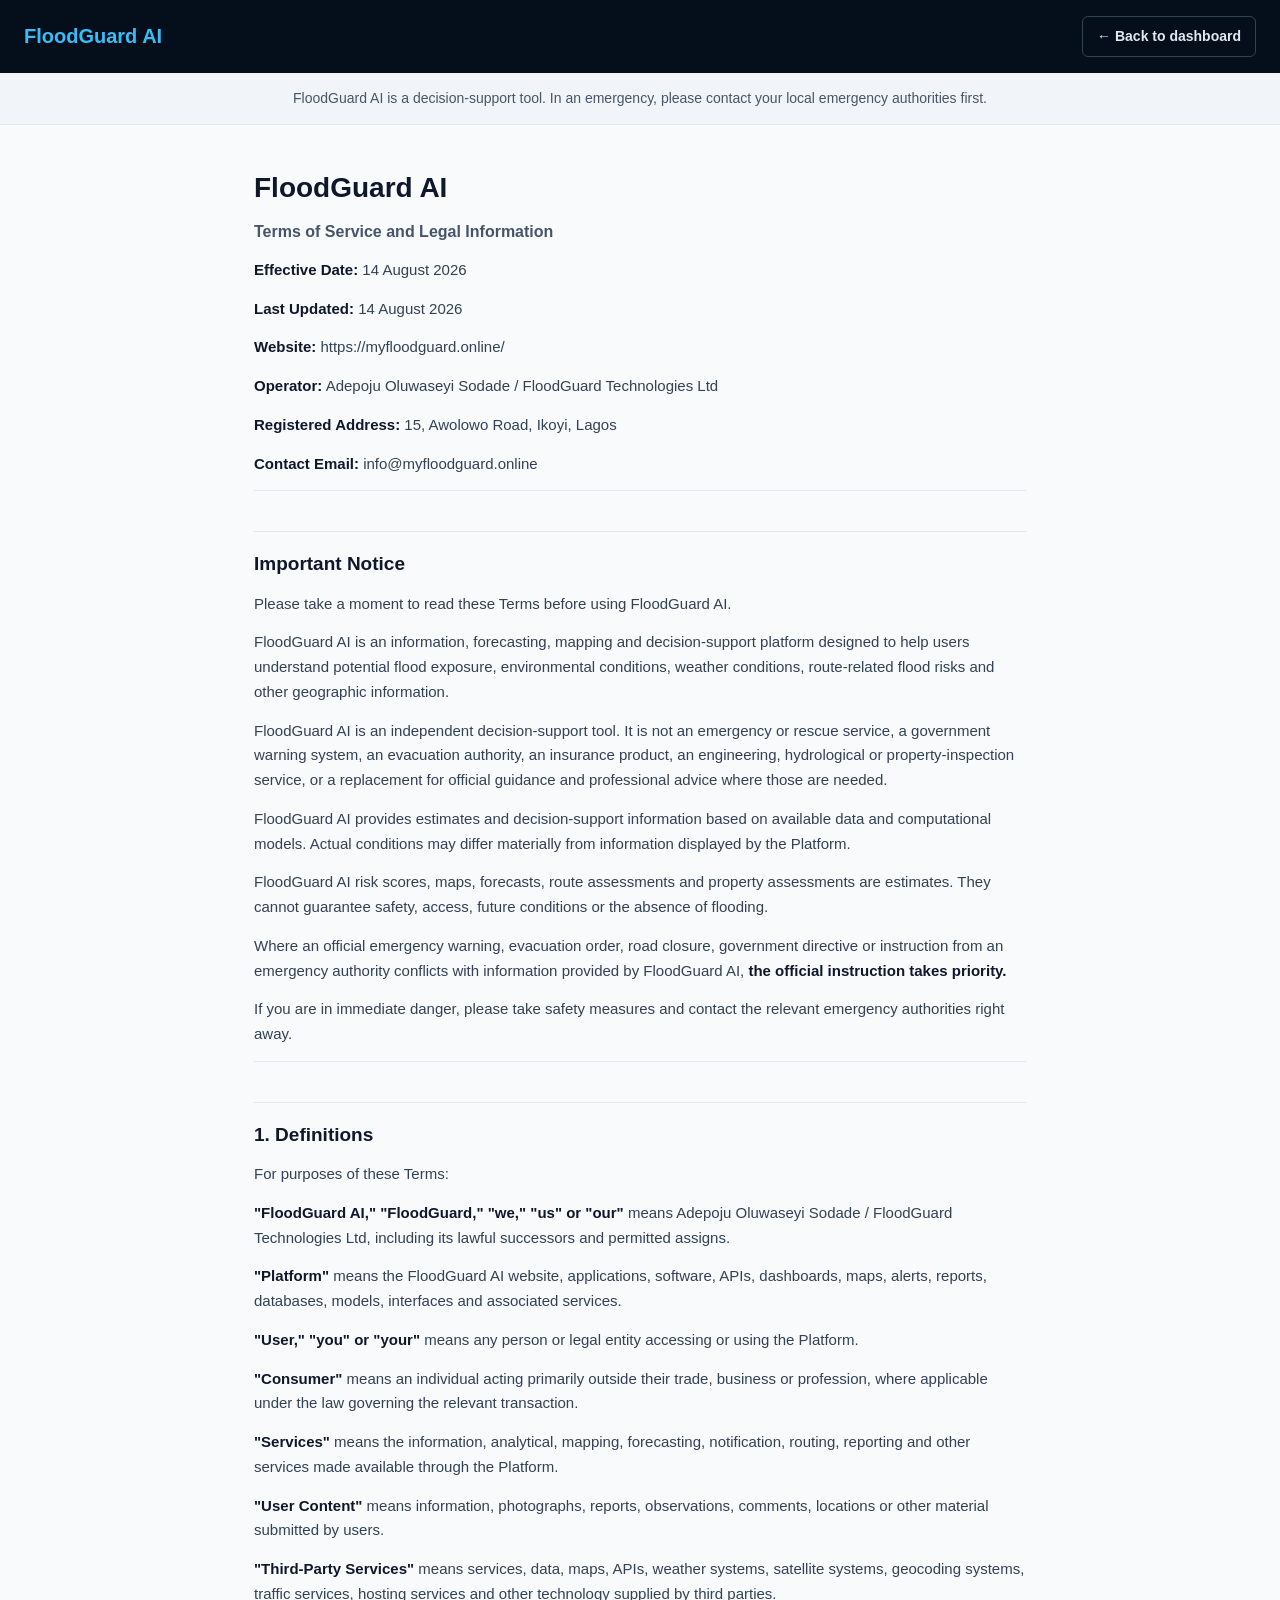
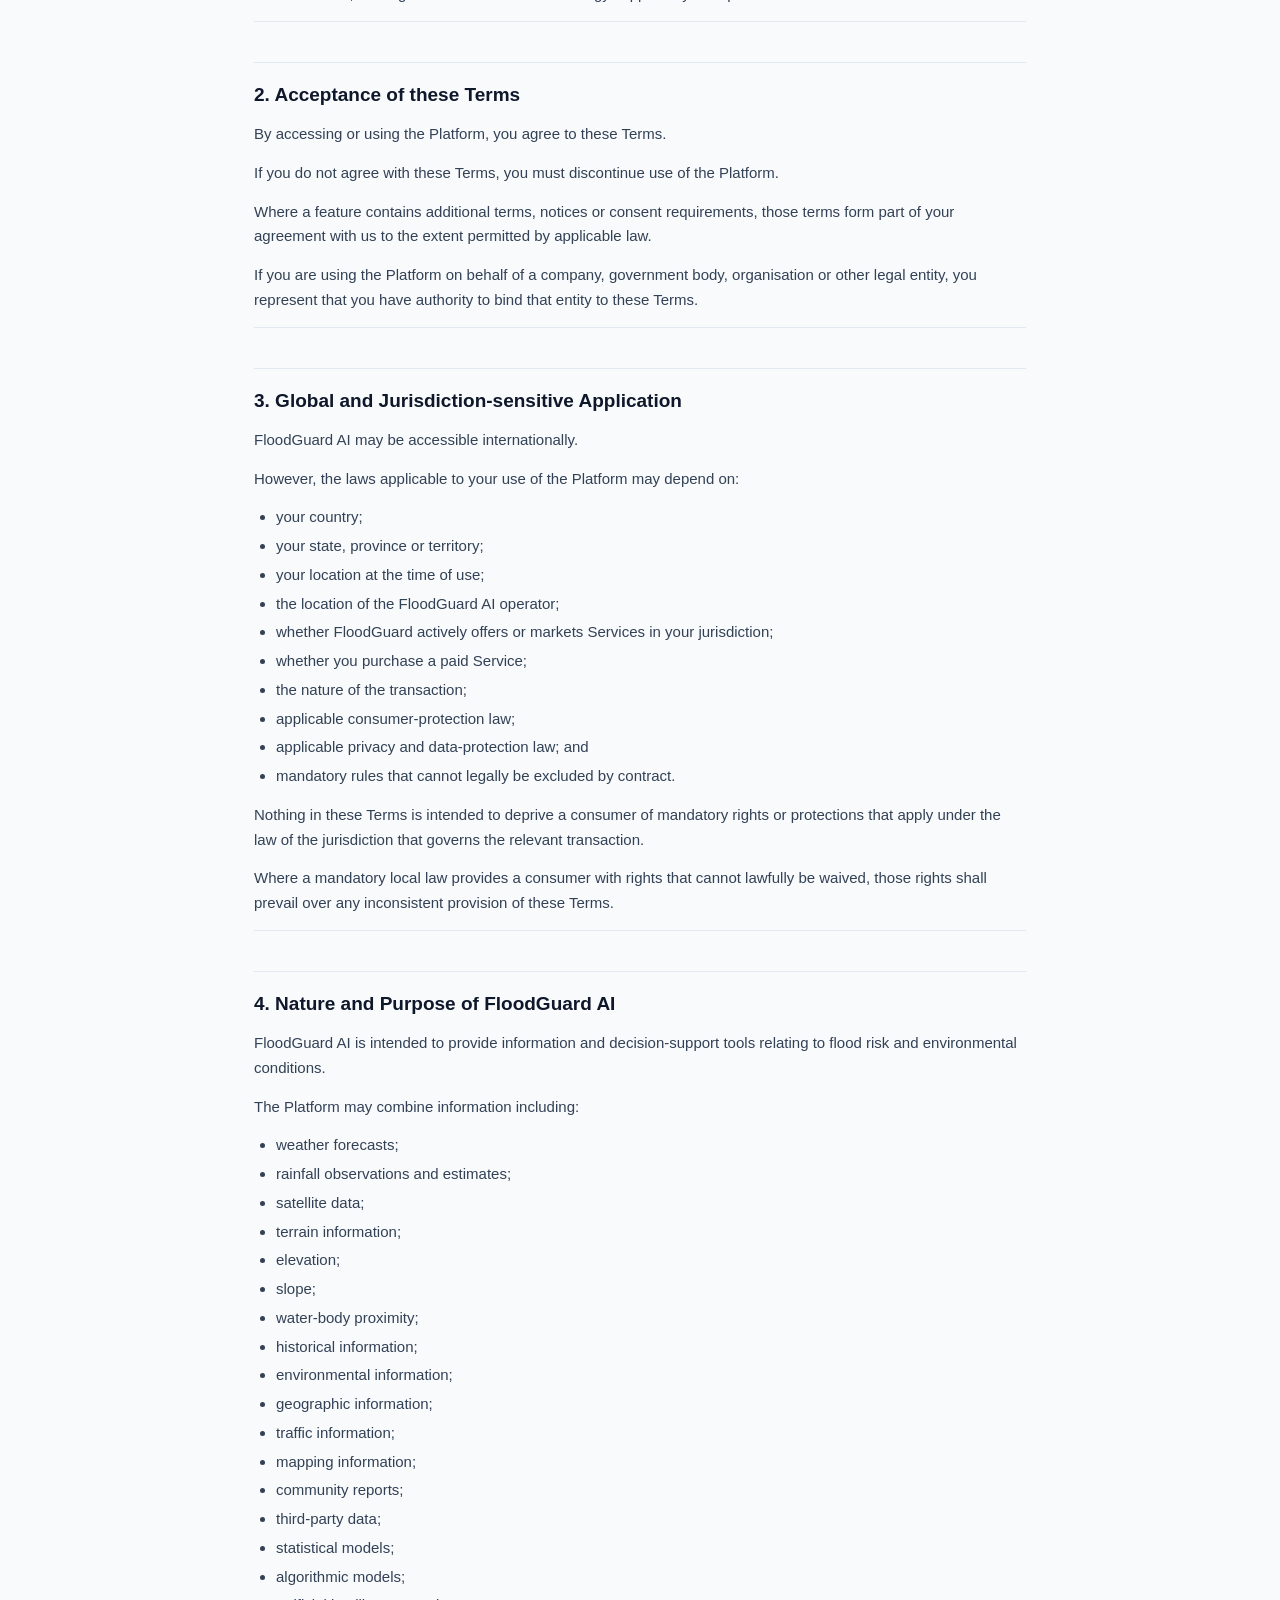
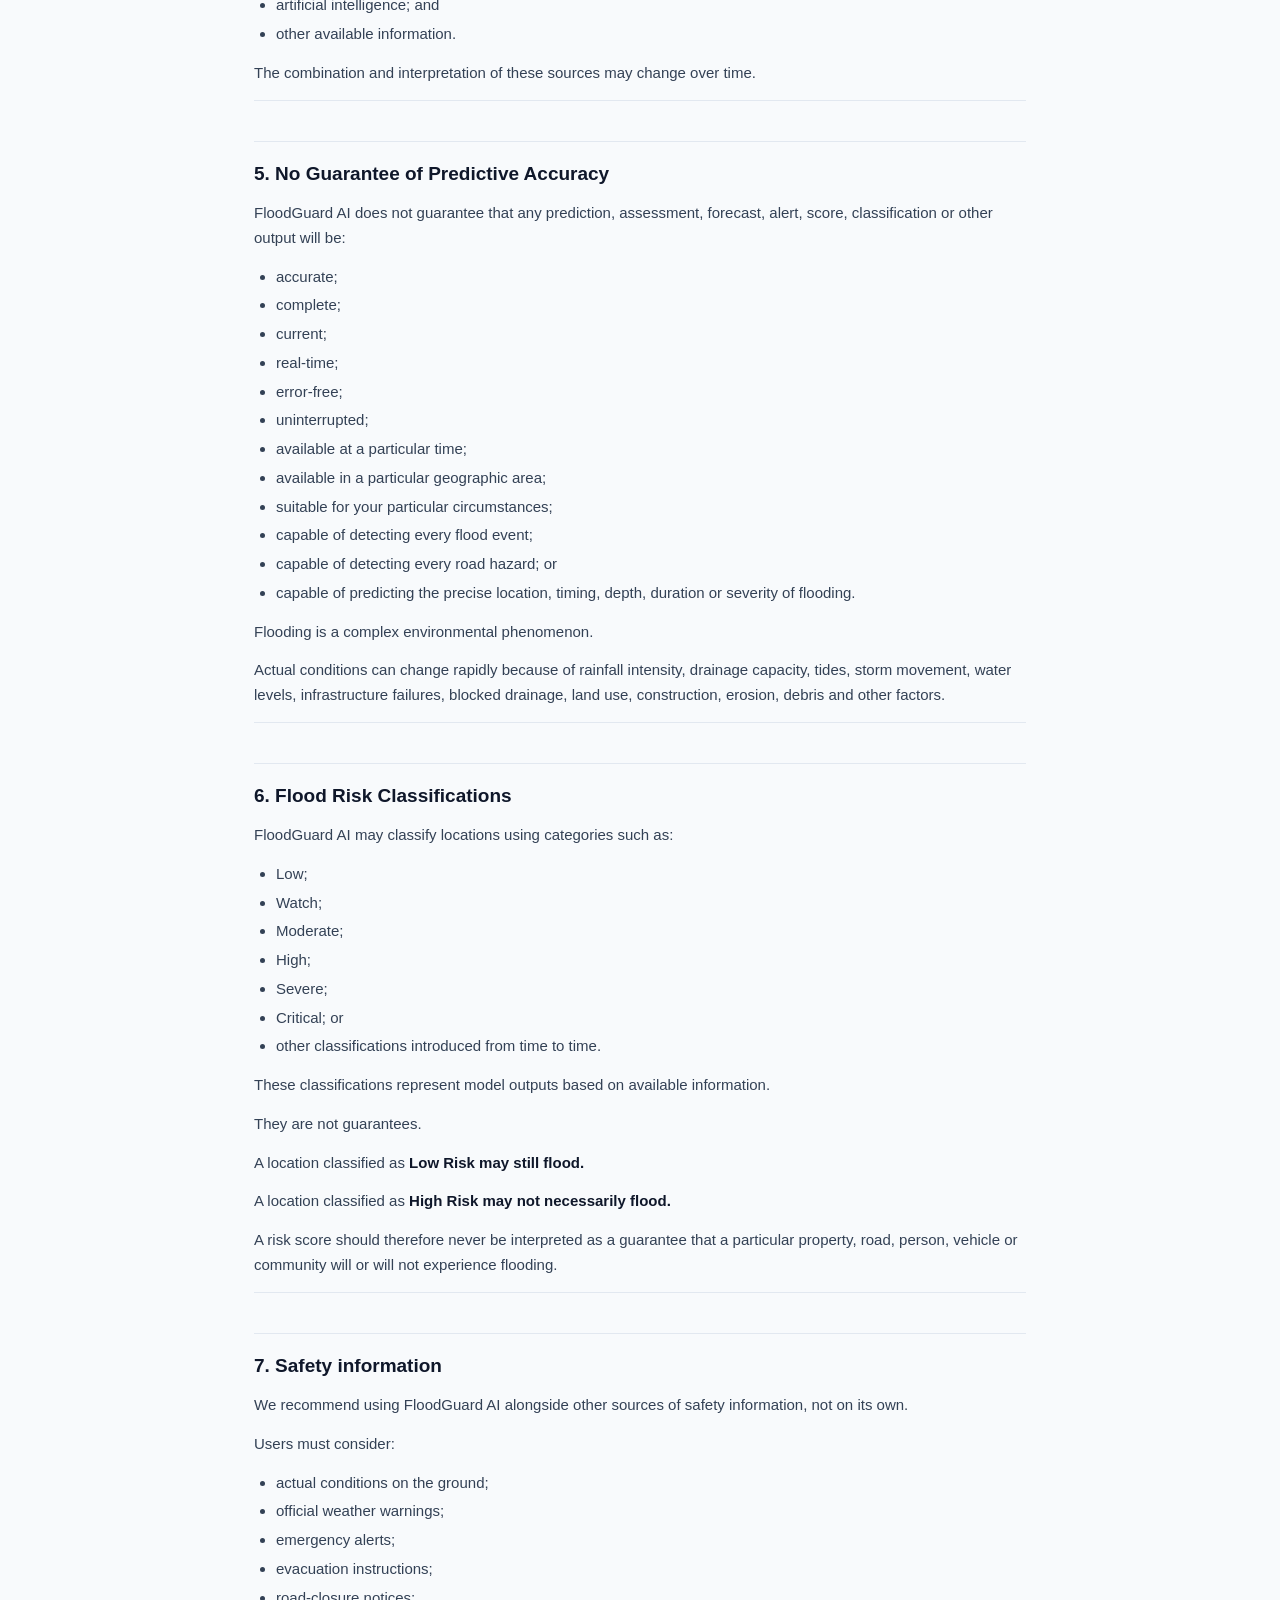
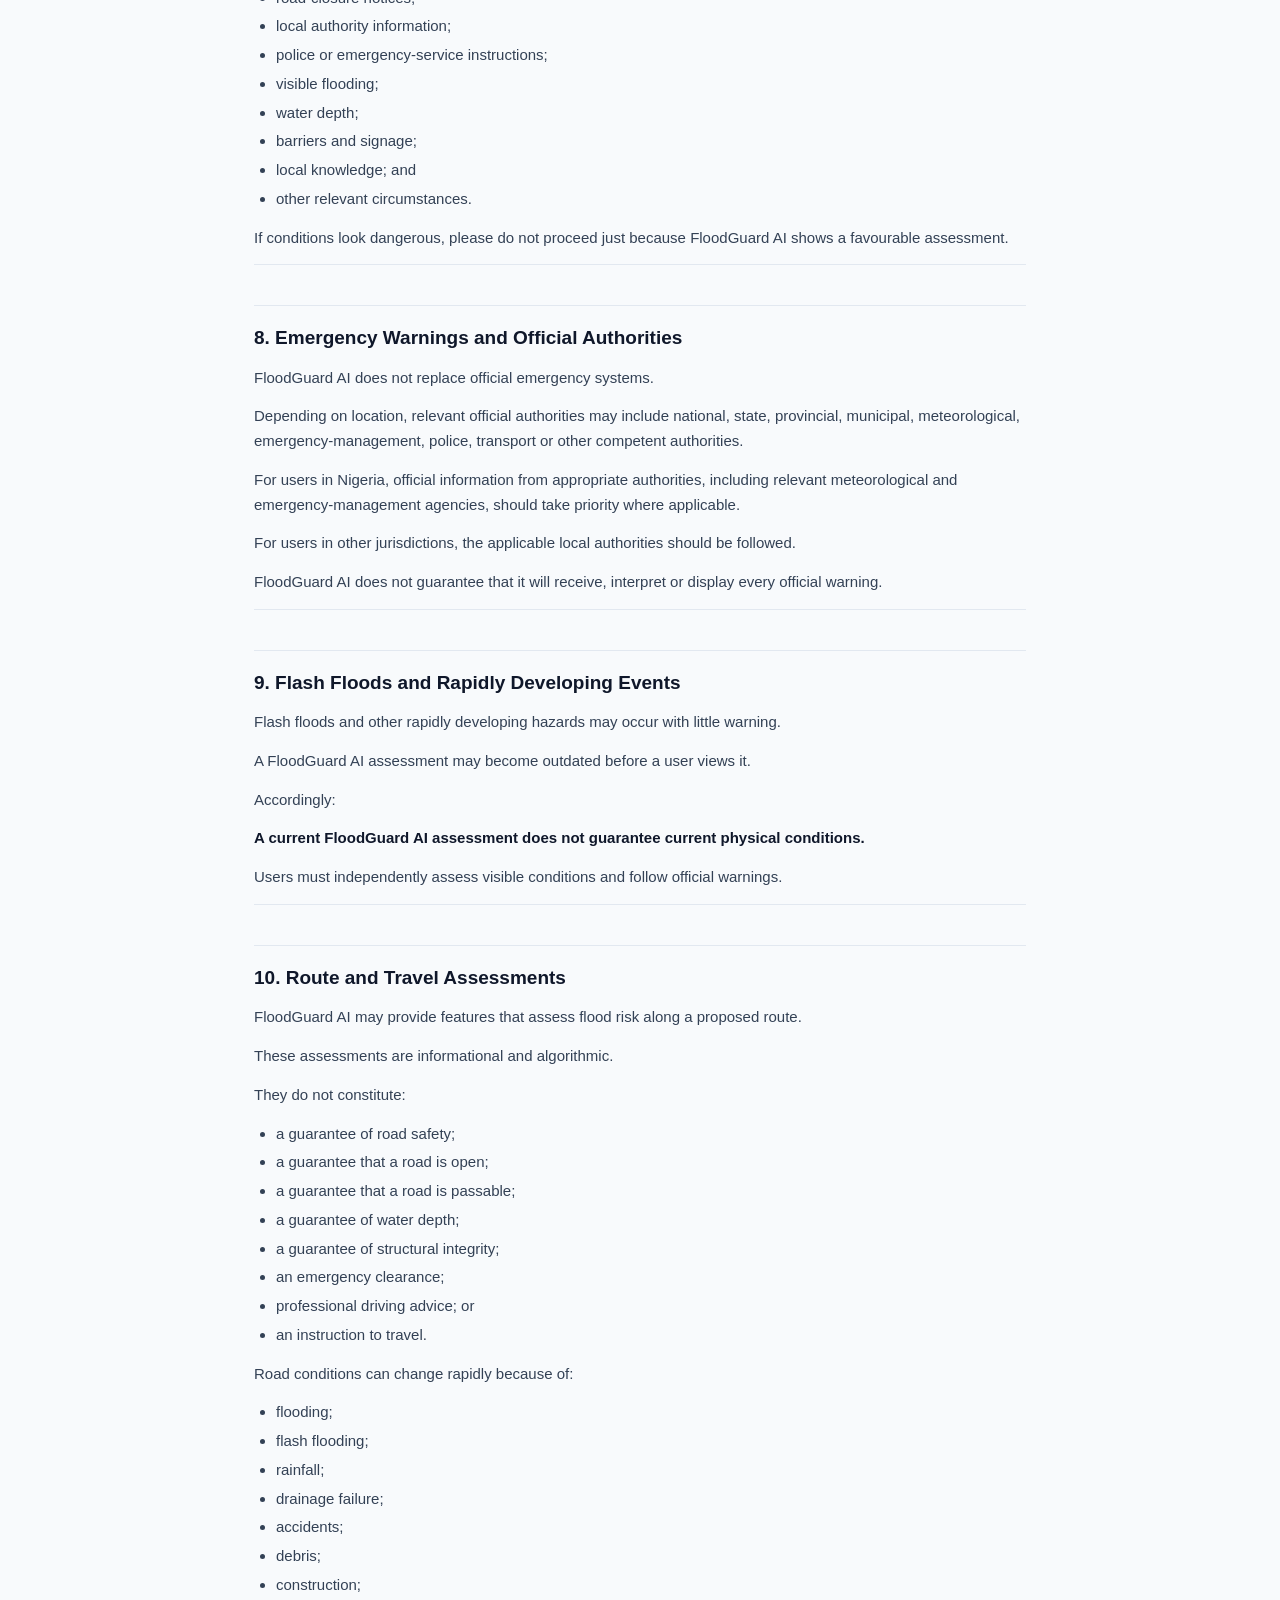
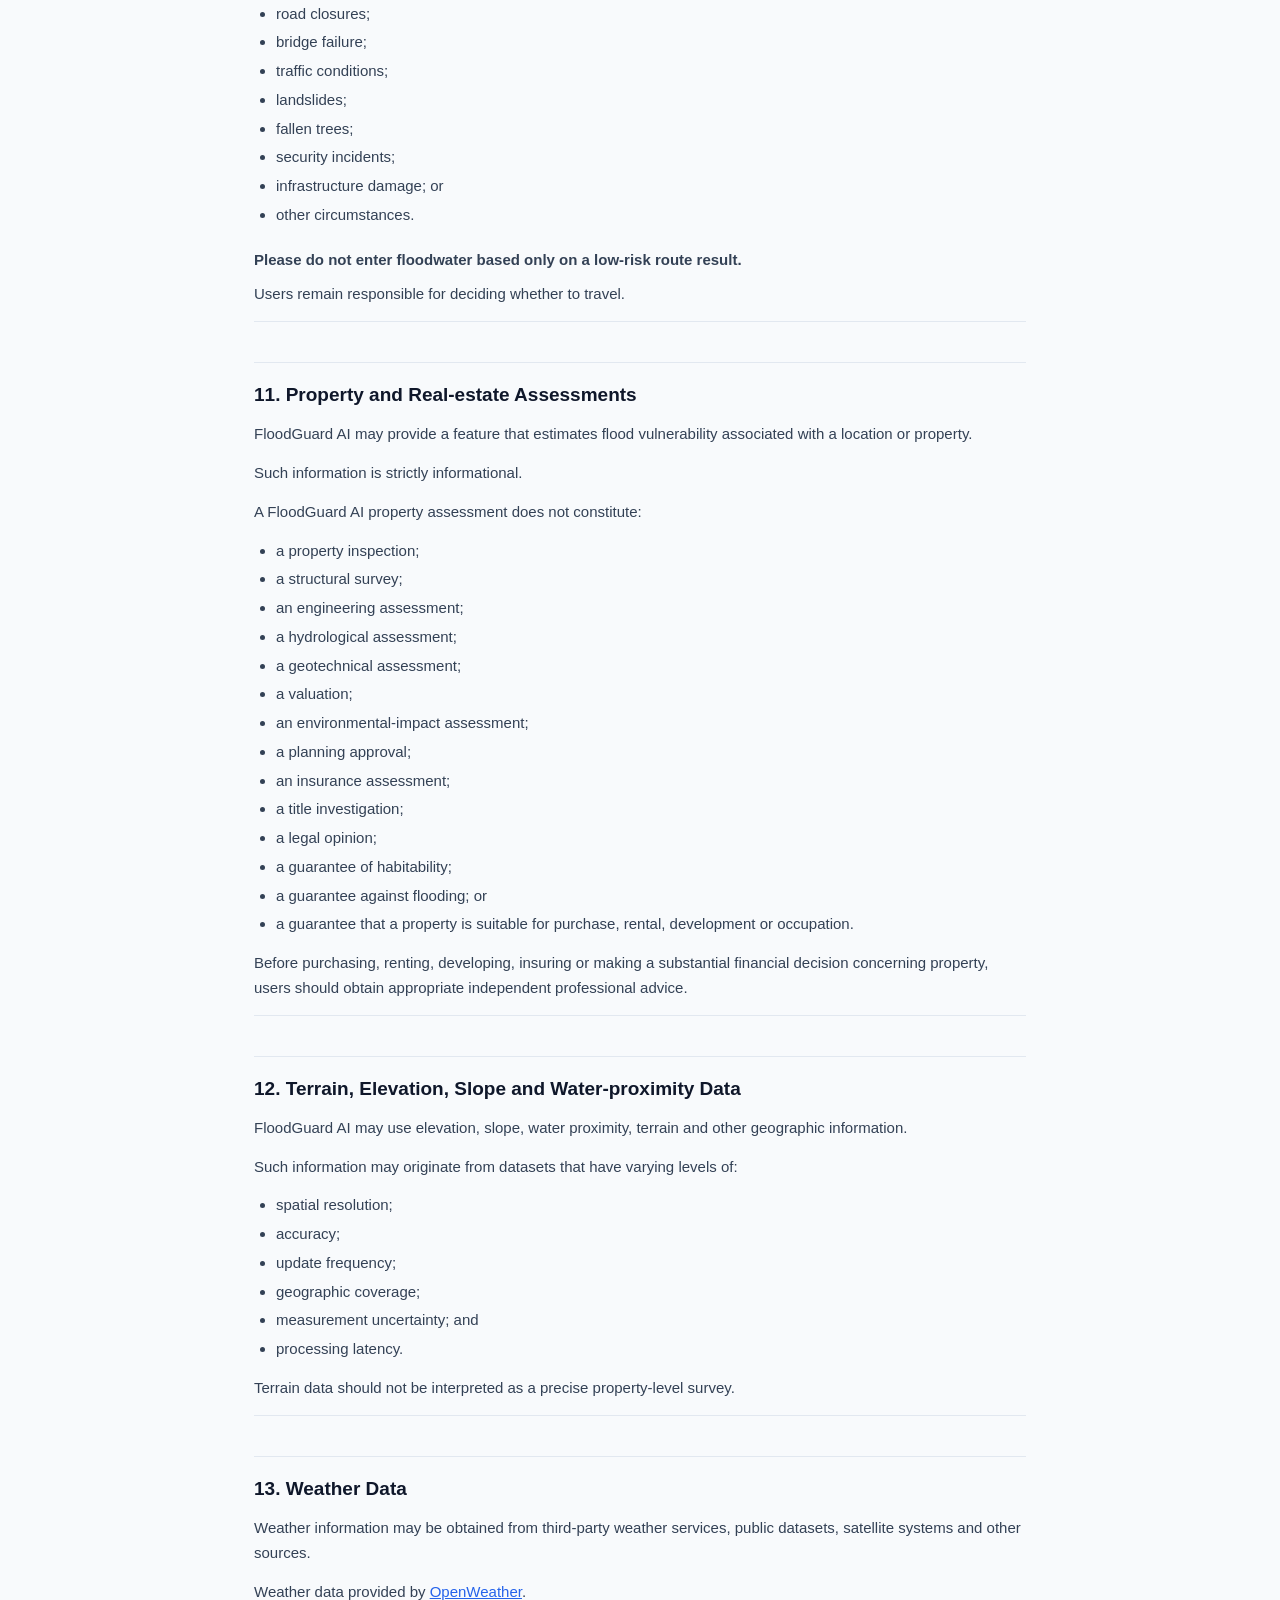
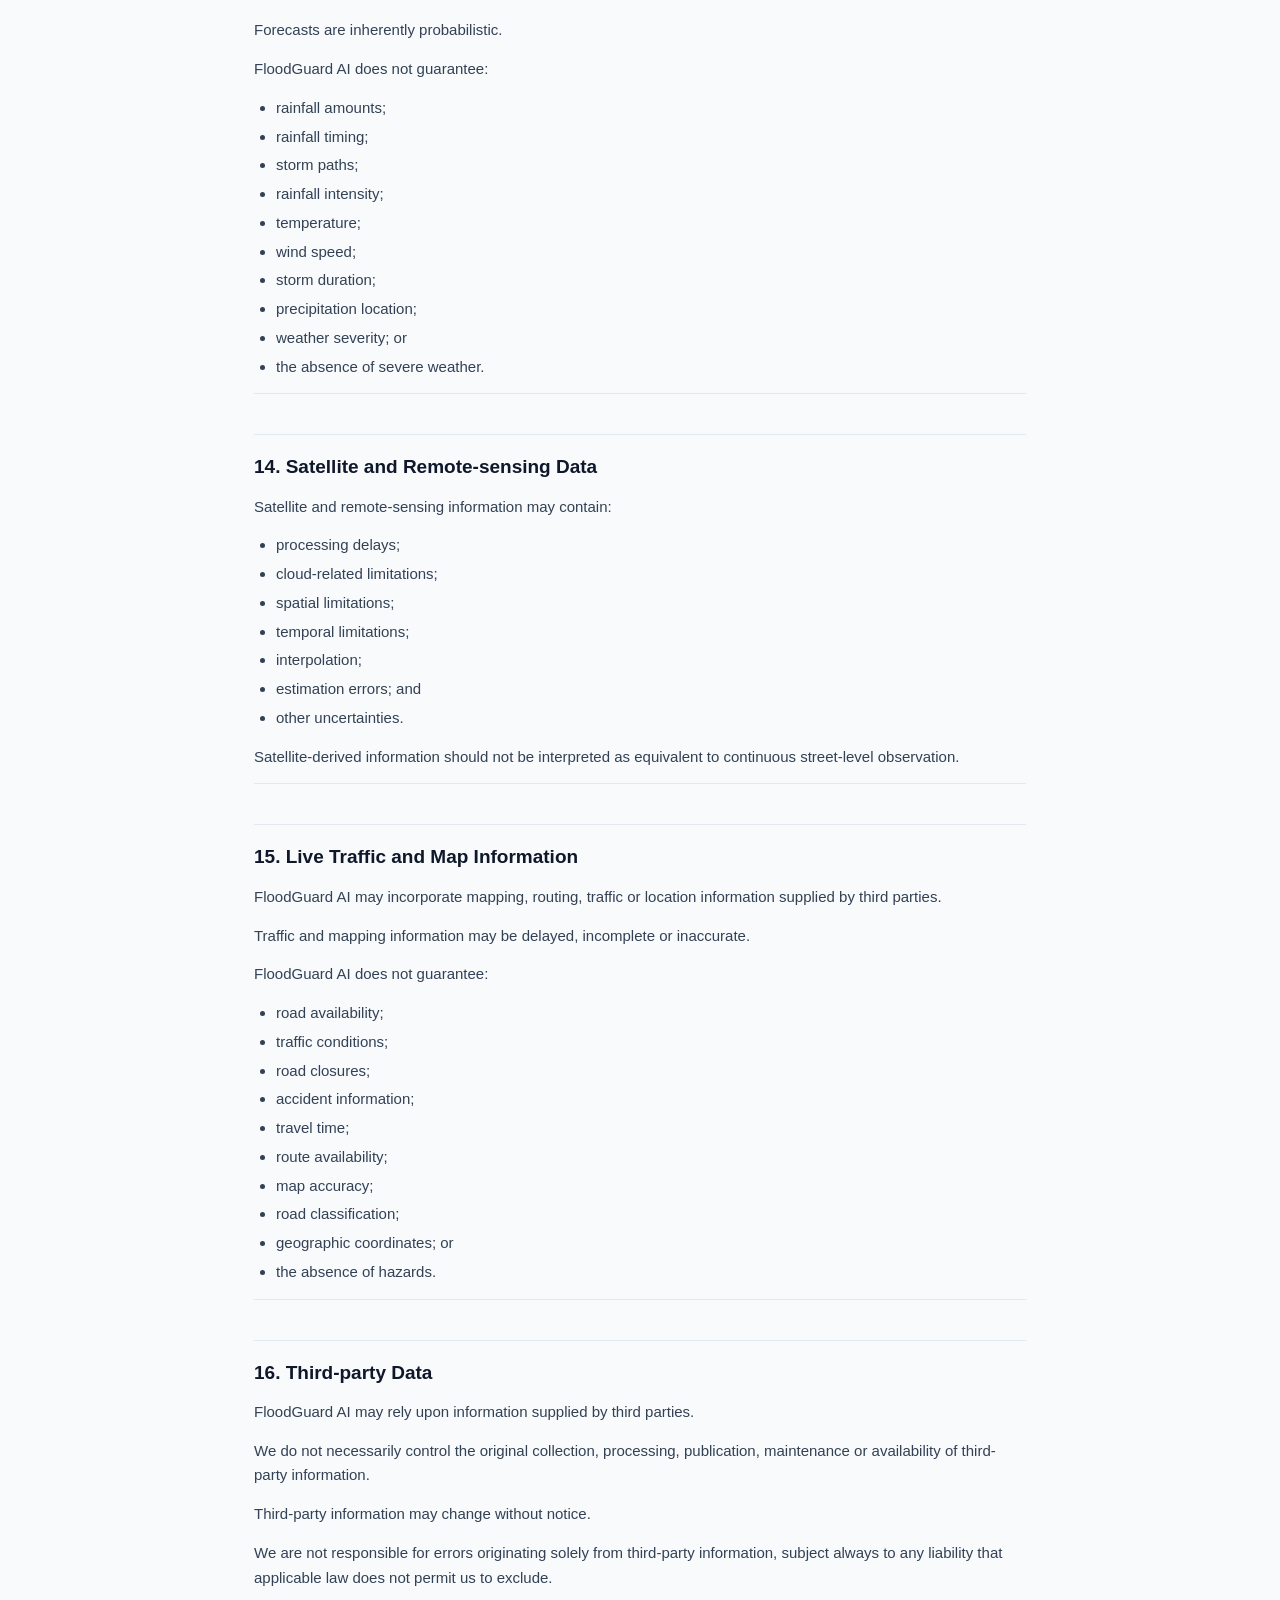
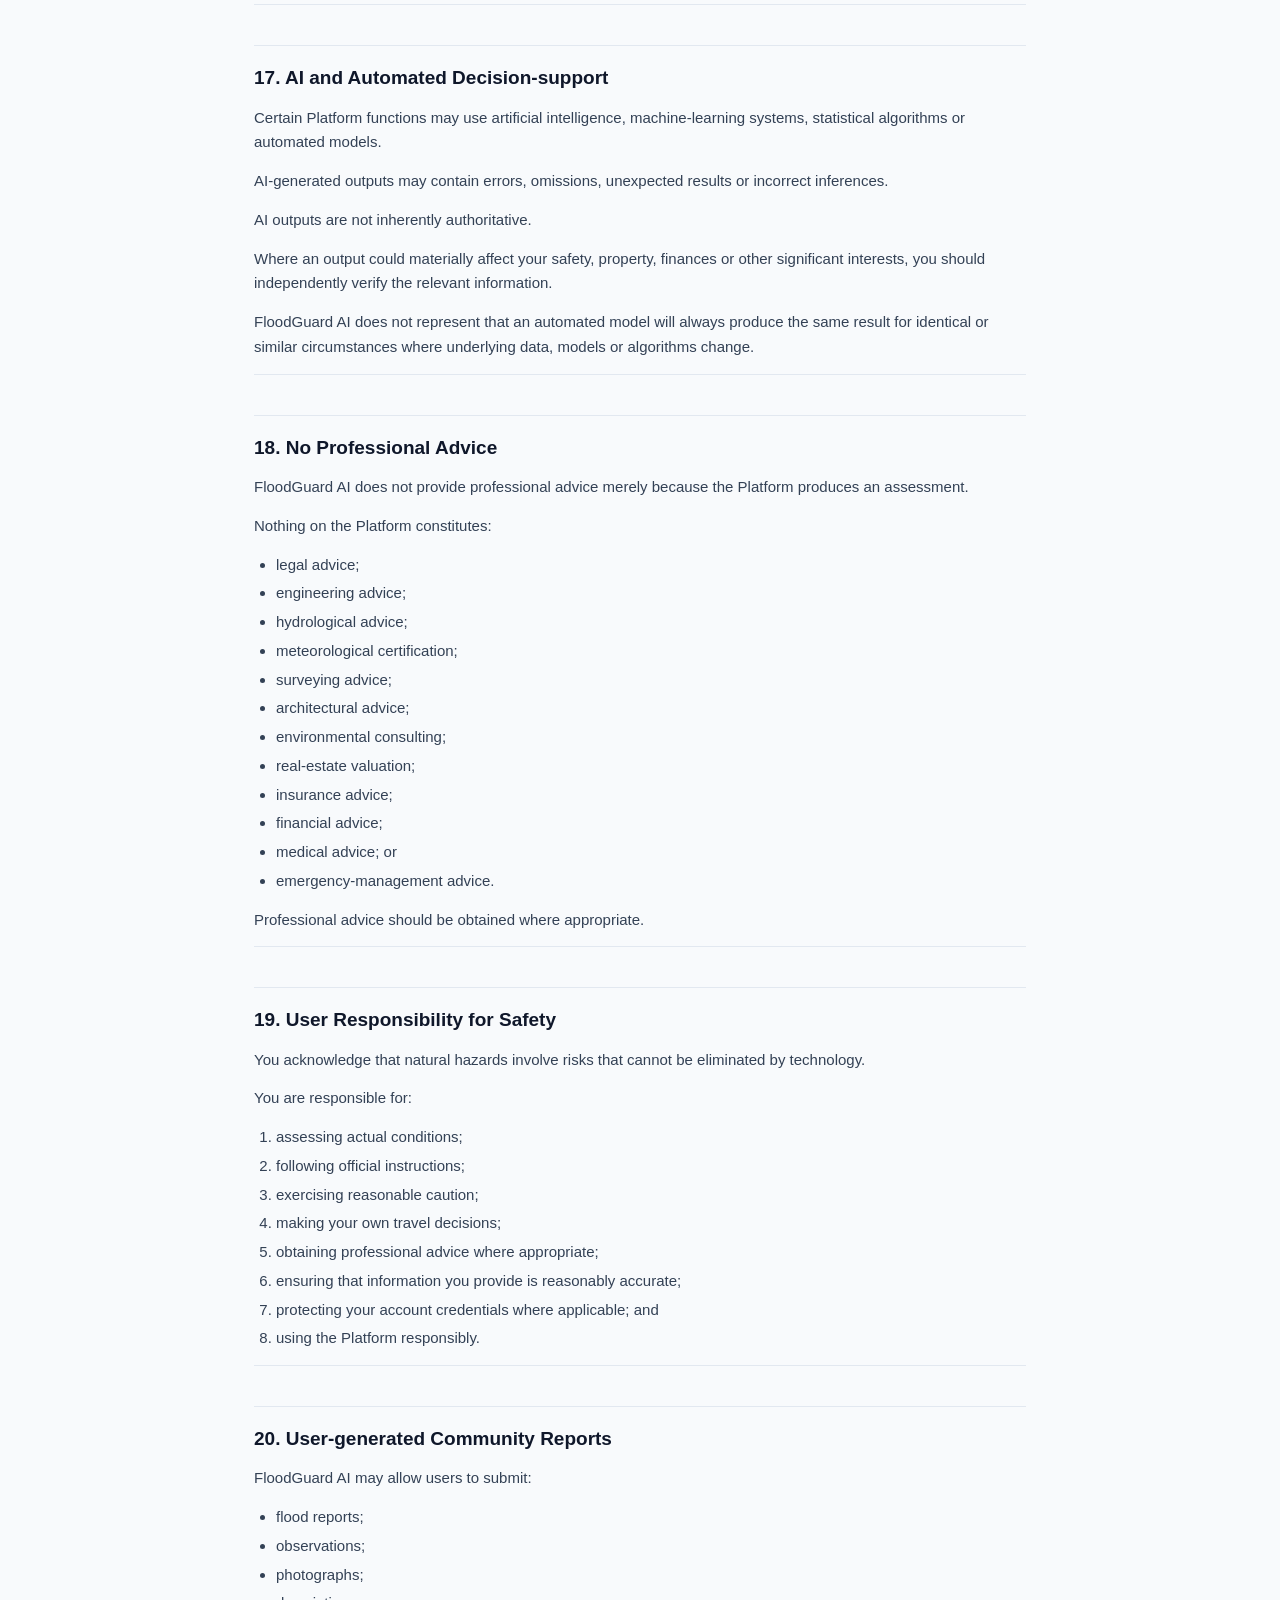
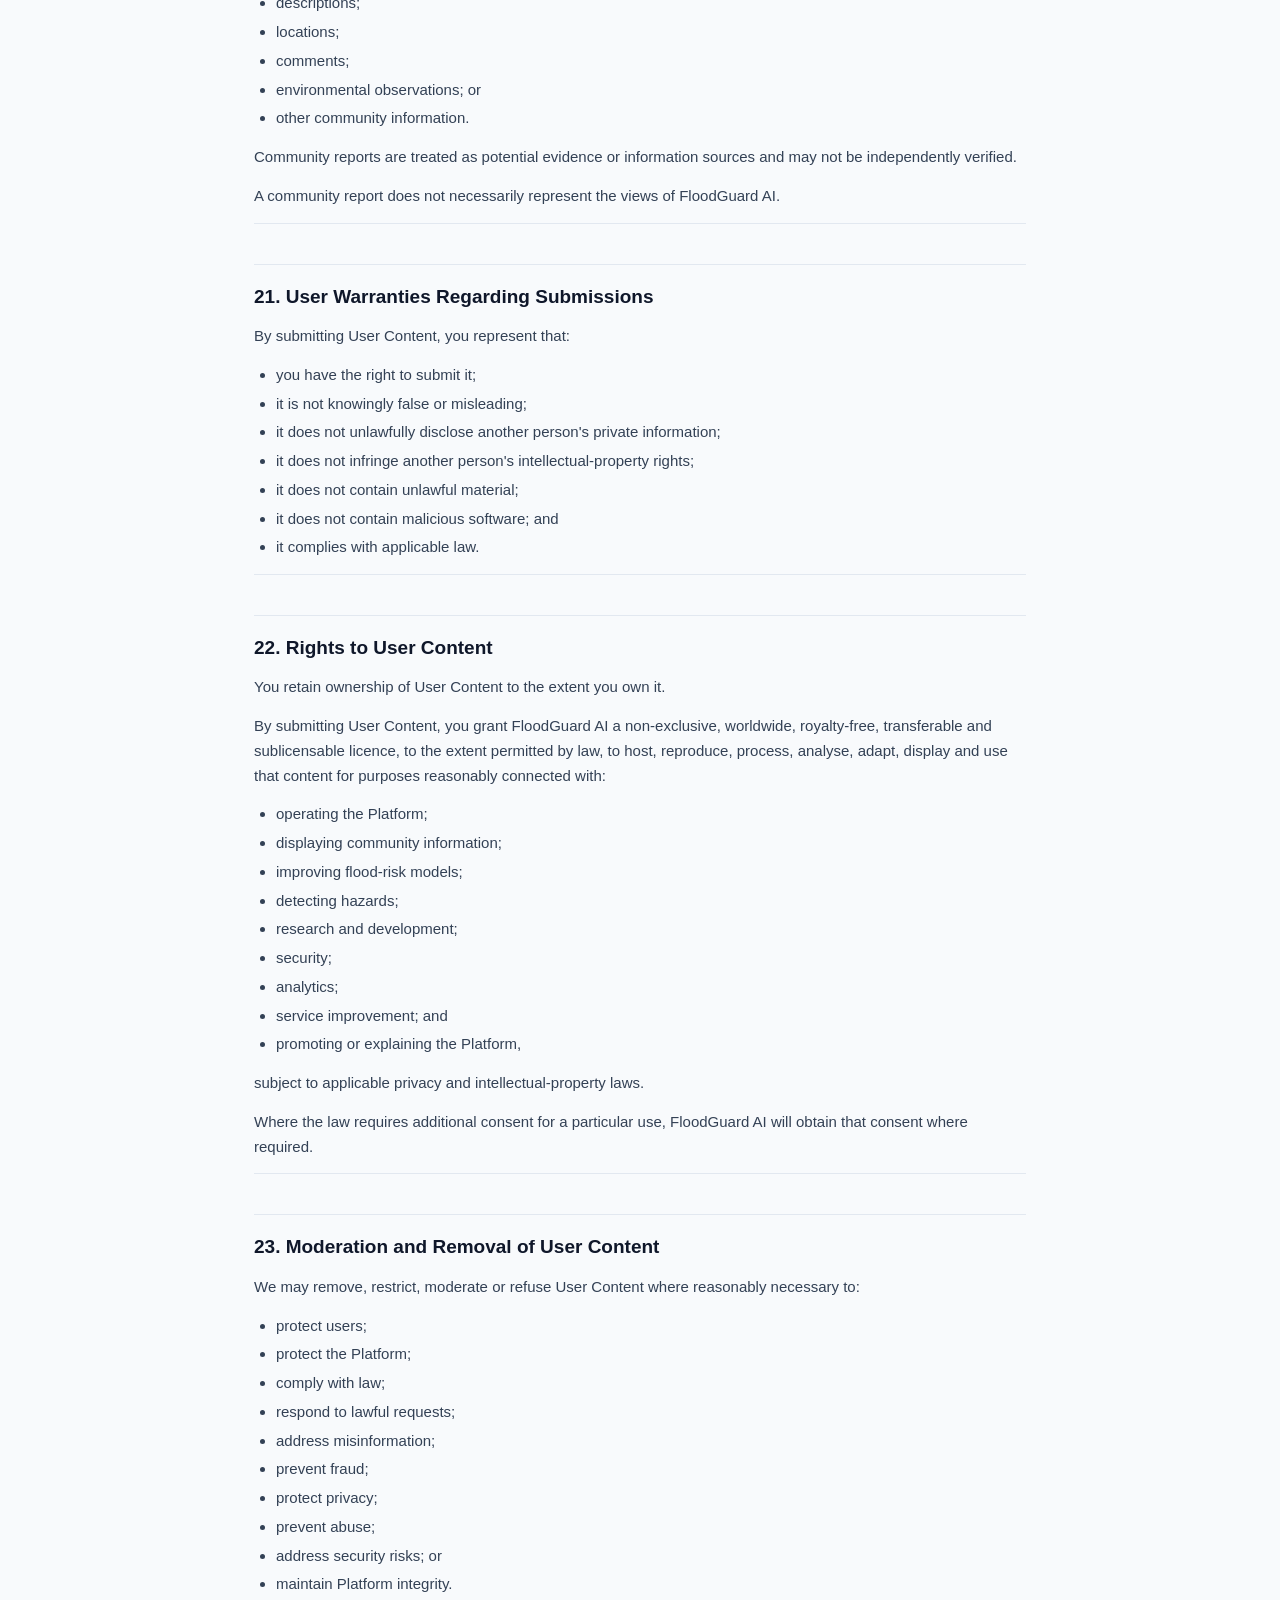
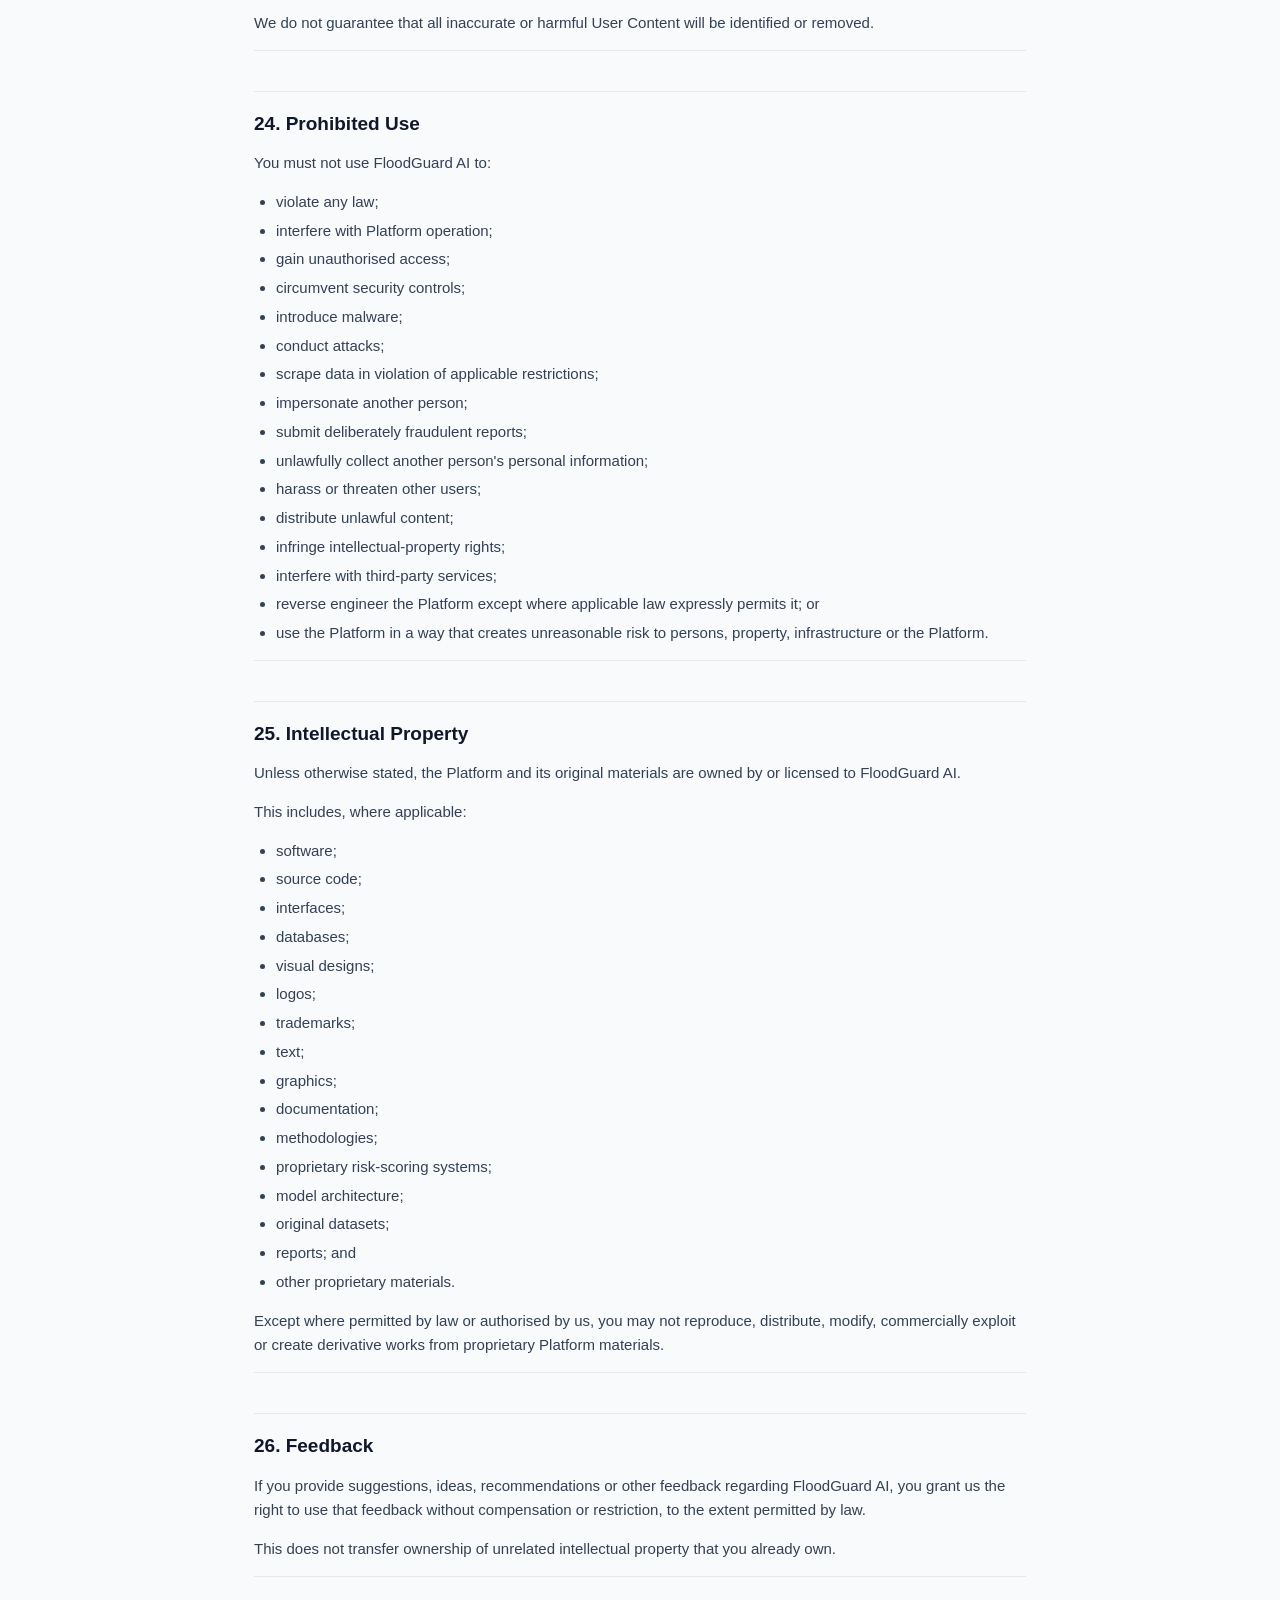
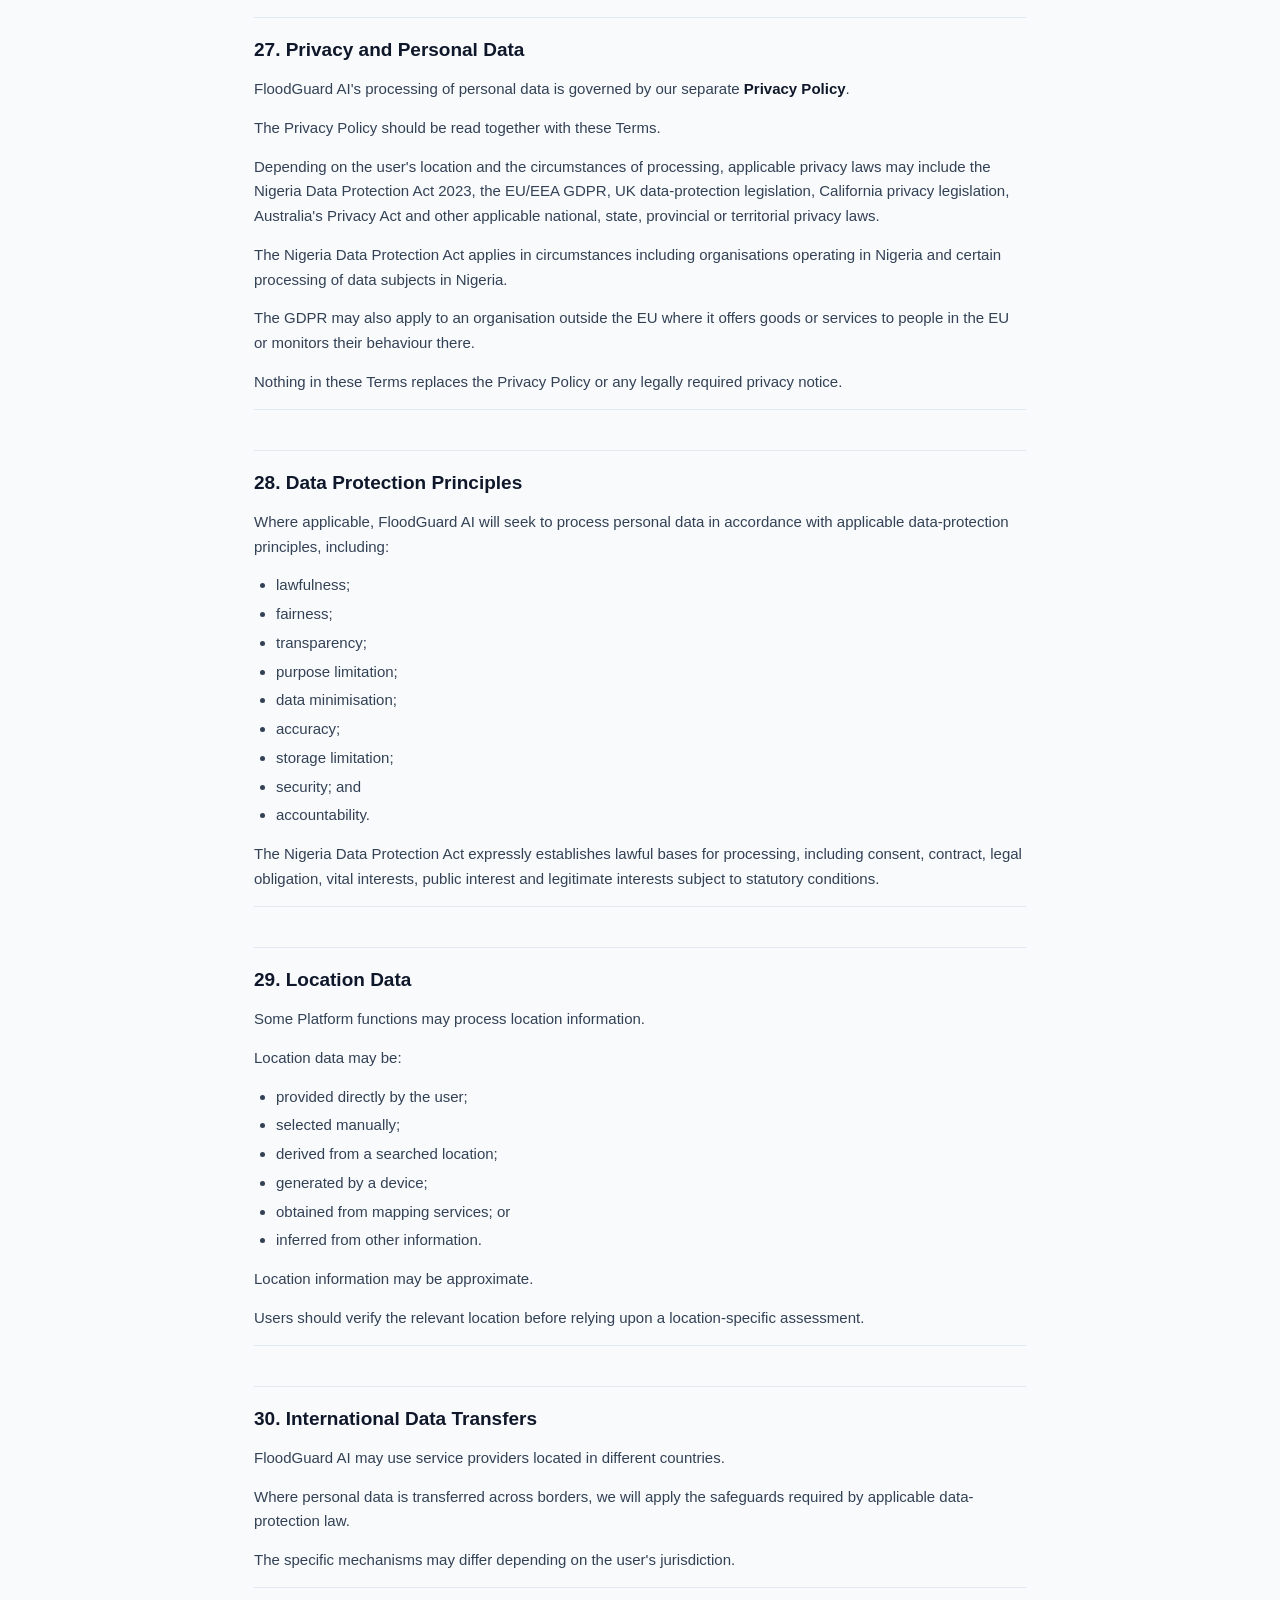
==== commit 60c0e7c5: "Major FloodGuard AI update" ====
--- a/templates/terms.html
+++ b/templates/terms.html
@@ -353,6 +353,7 @@
 <hr />
 <h2>13. Weather Data</h2>
 <p>Weather information may be obtained from third-party weather services, public datasets, satellite systems and other sources.</p>
+<p>Weather data provided by <a href="https://openweathermap.org" target="_blank" rel="noopener">OpenWeather</a>.</p>
 <p>Forecasts are inherently probabilistic.</p>
 <p>FloodGuard AI does not guarantee:</p>
 <ul>
